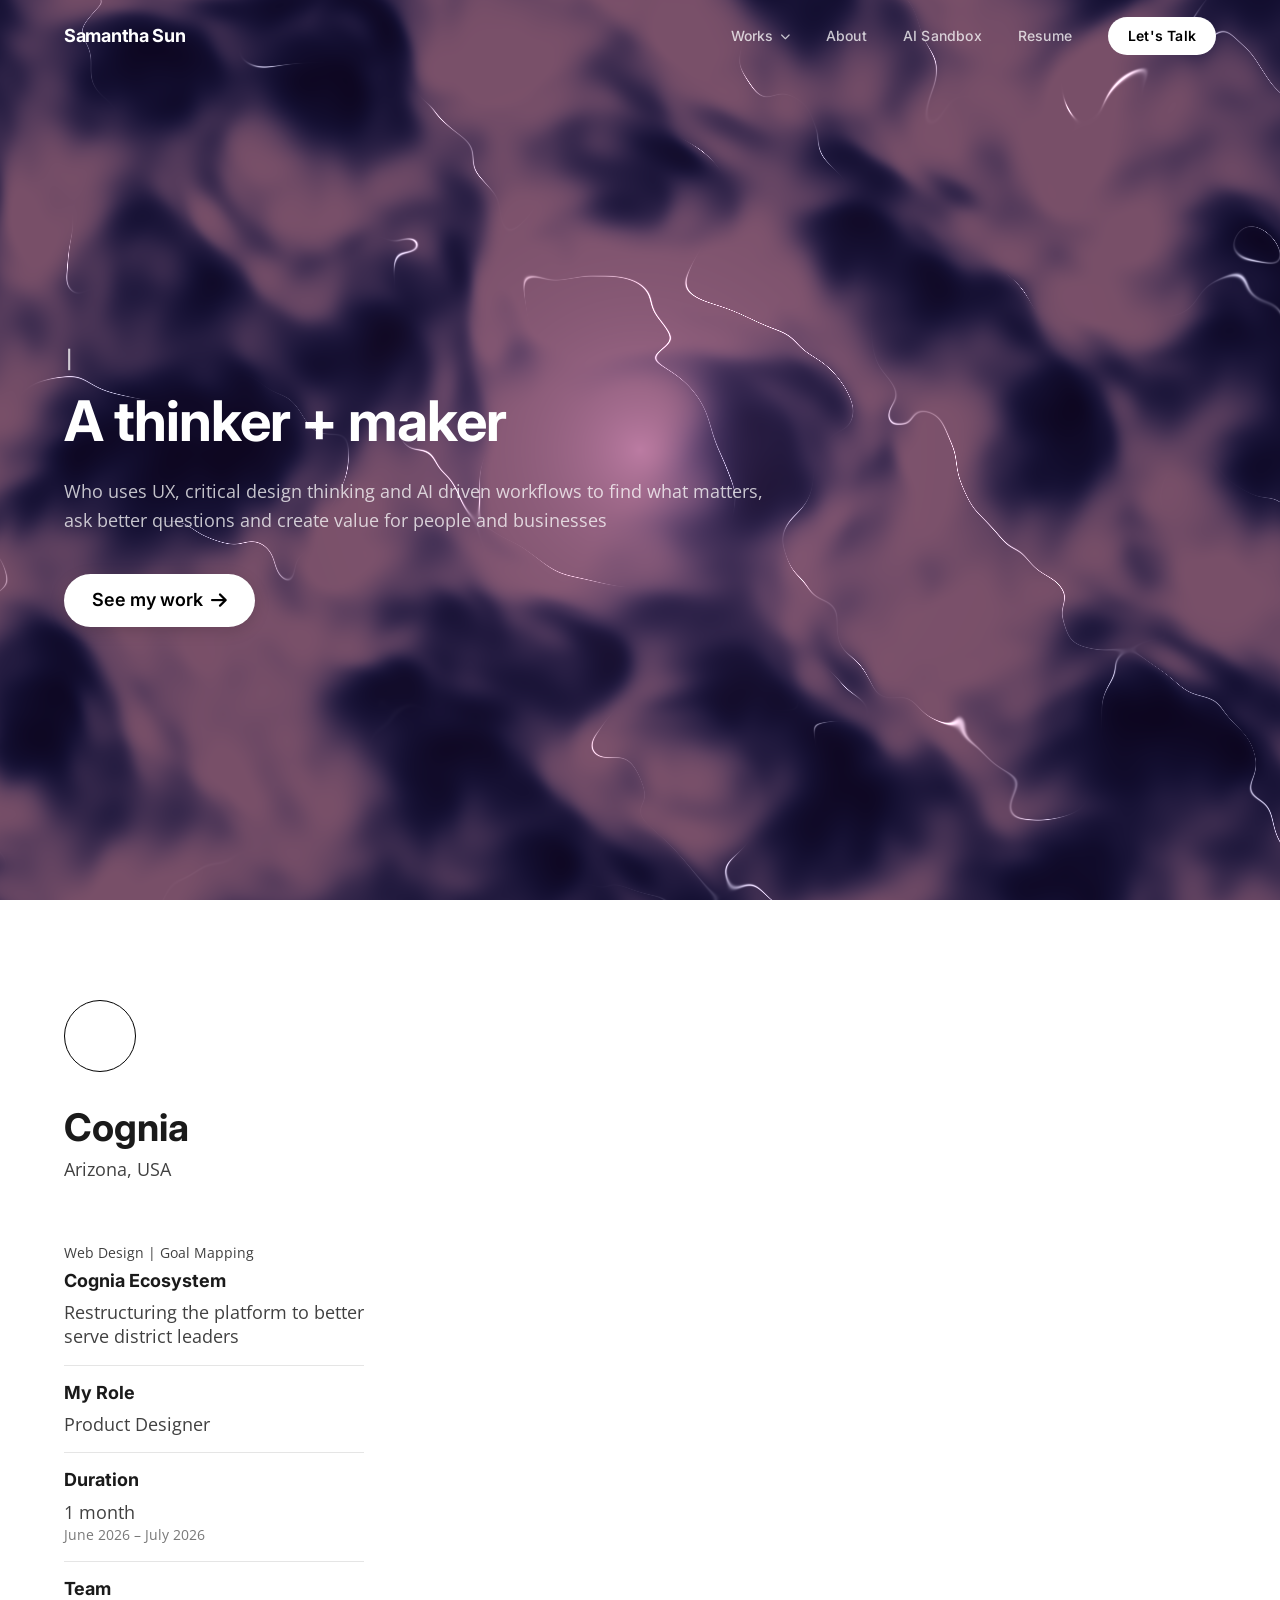
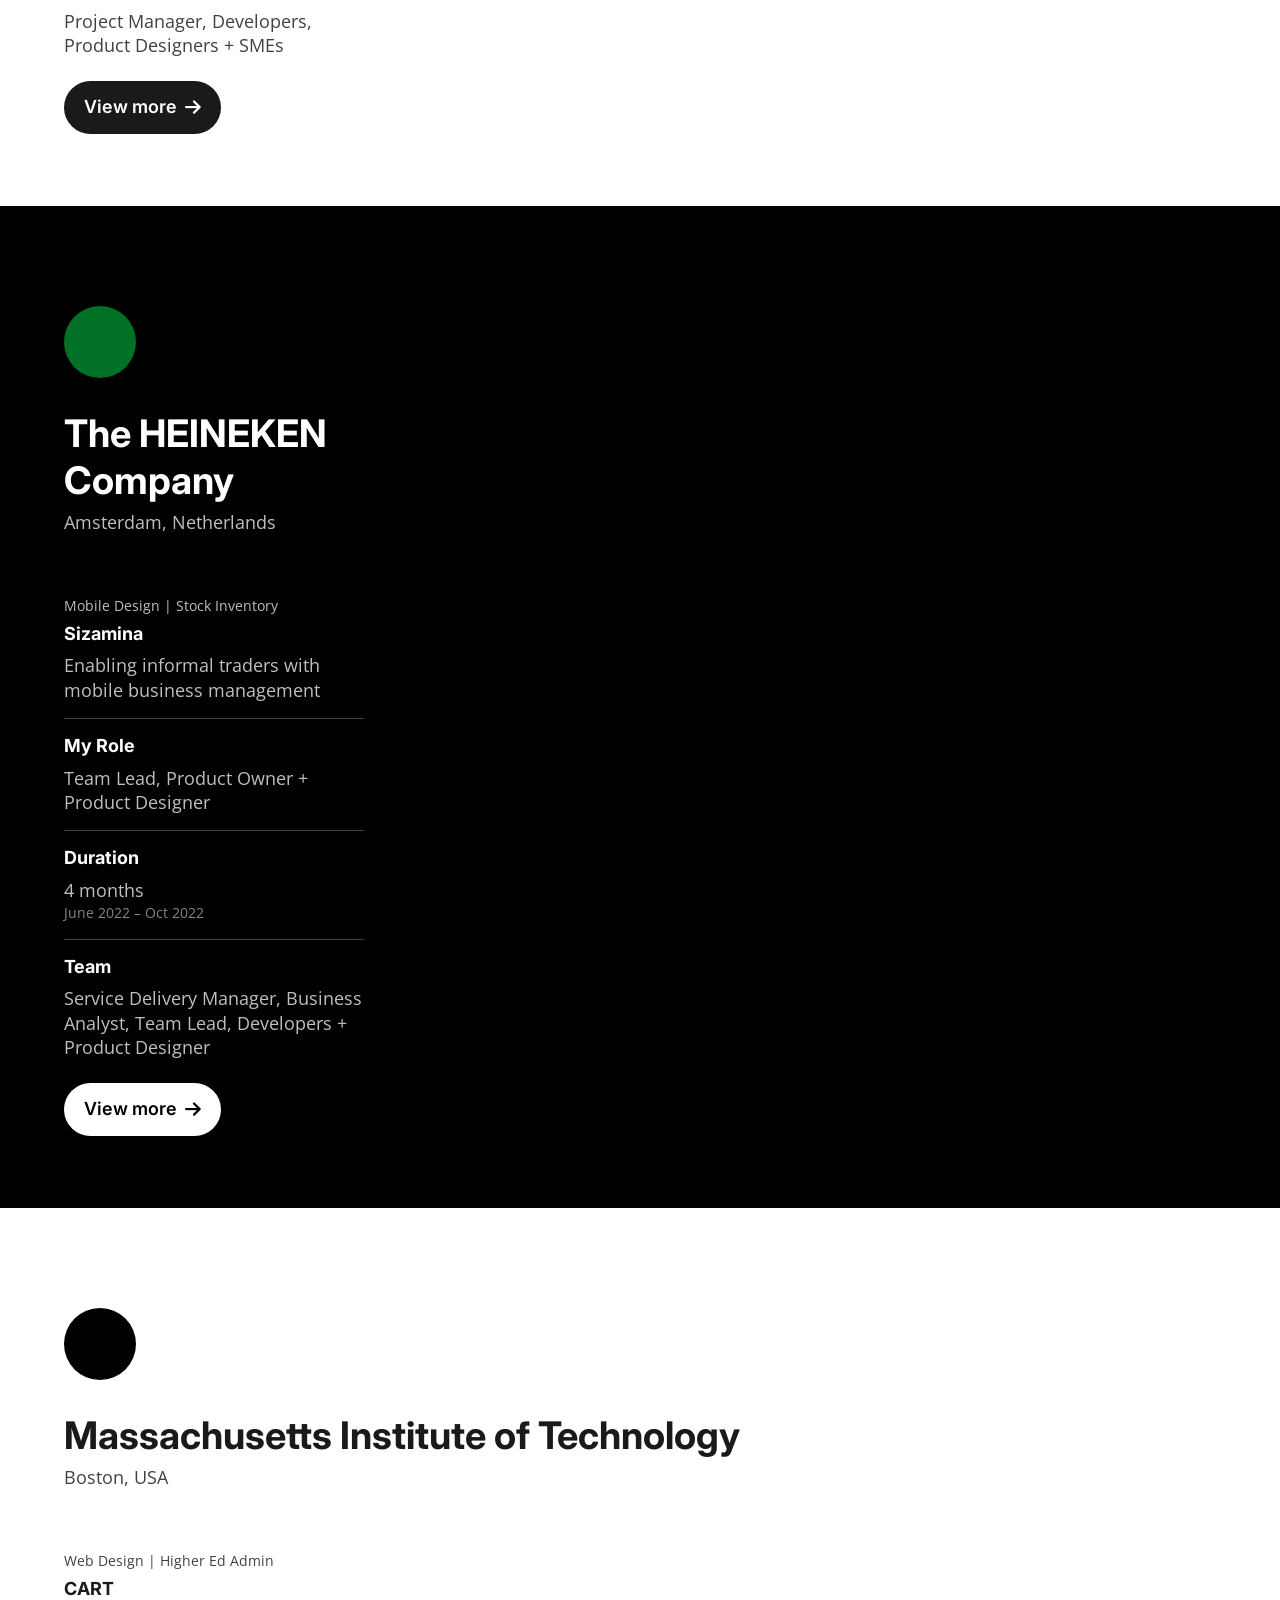
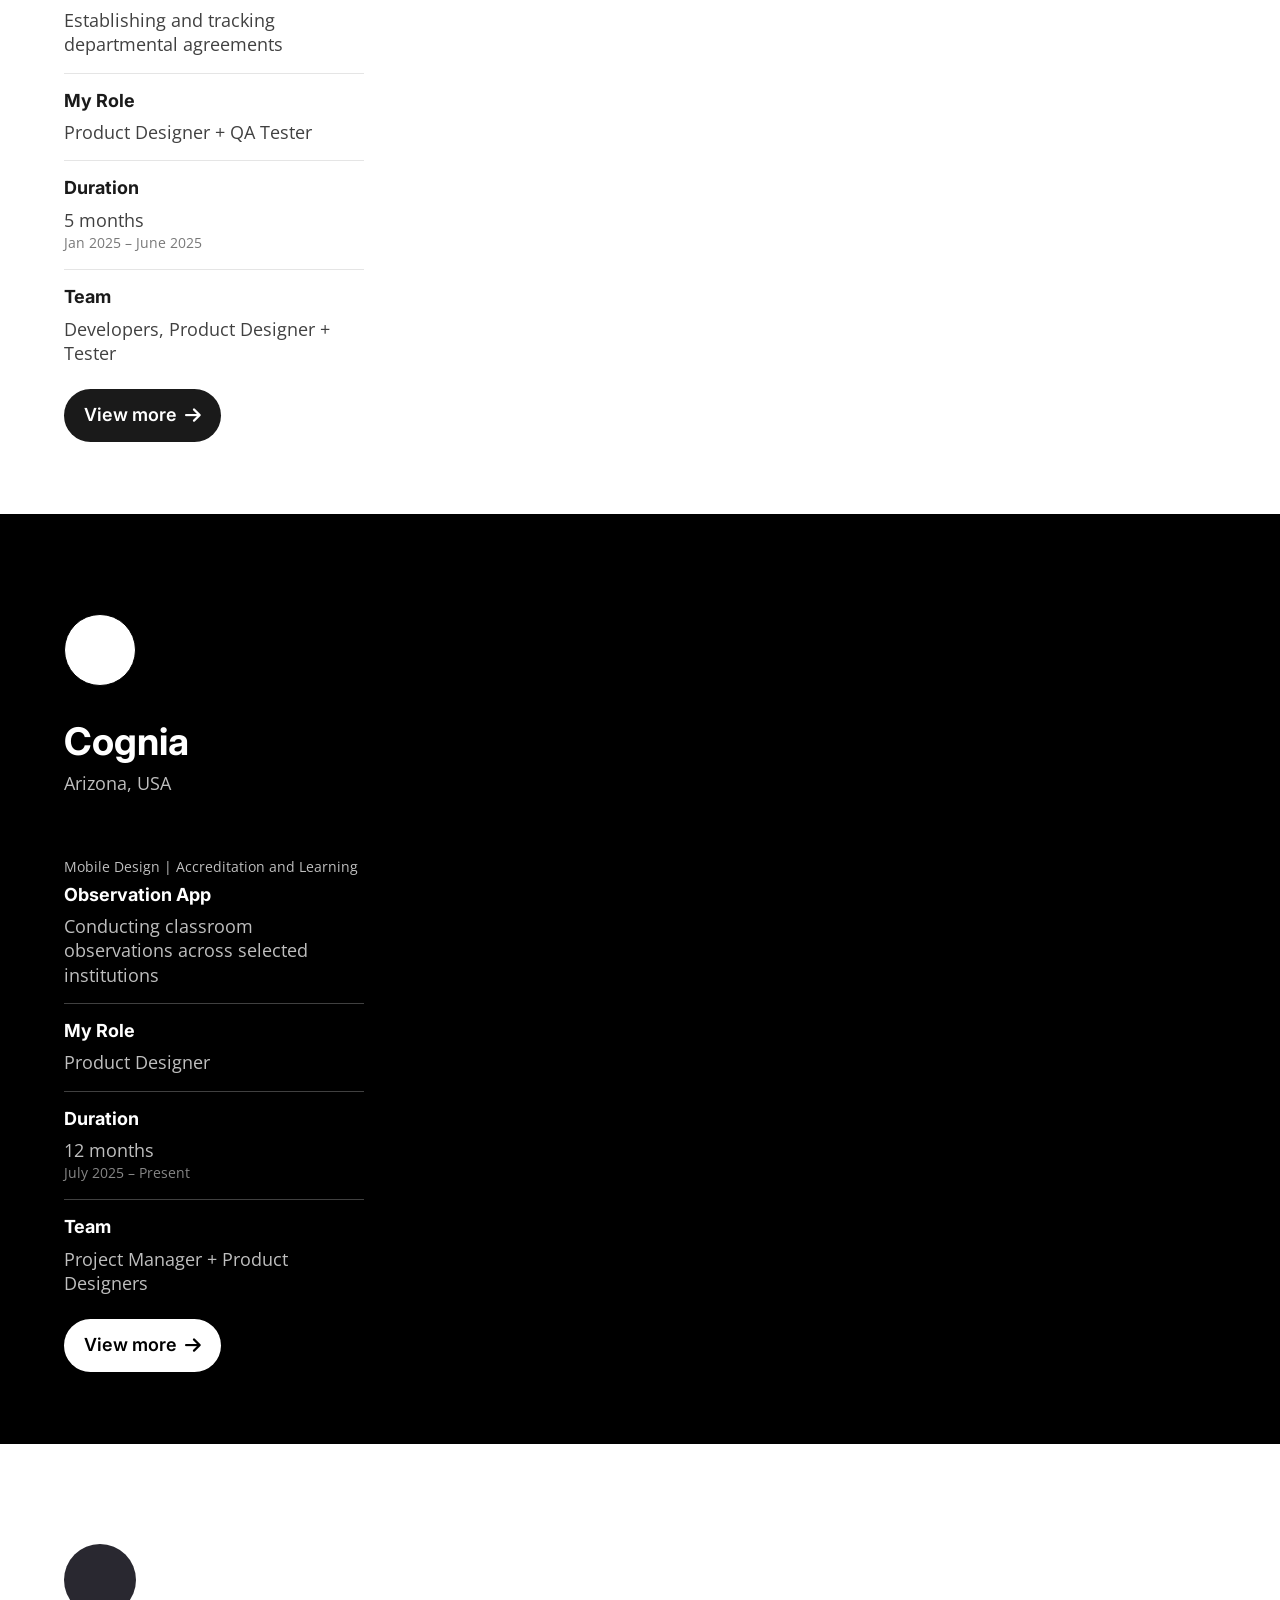
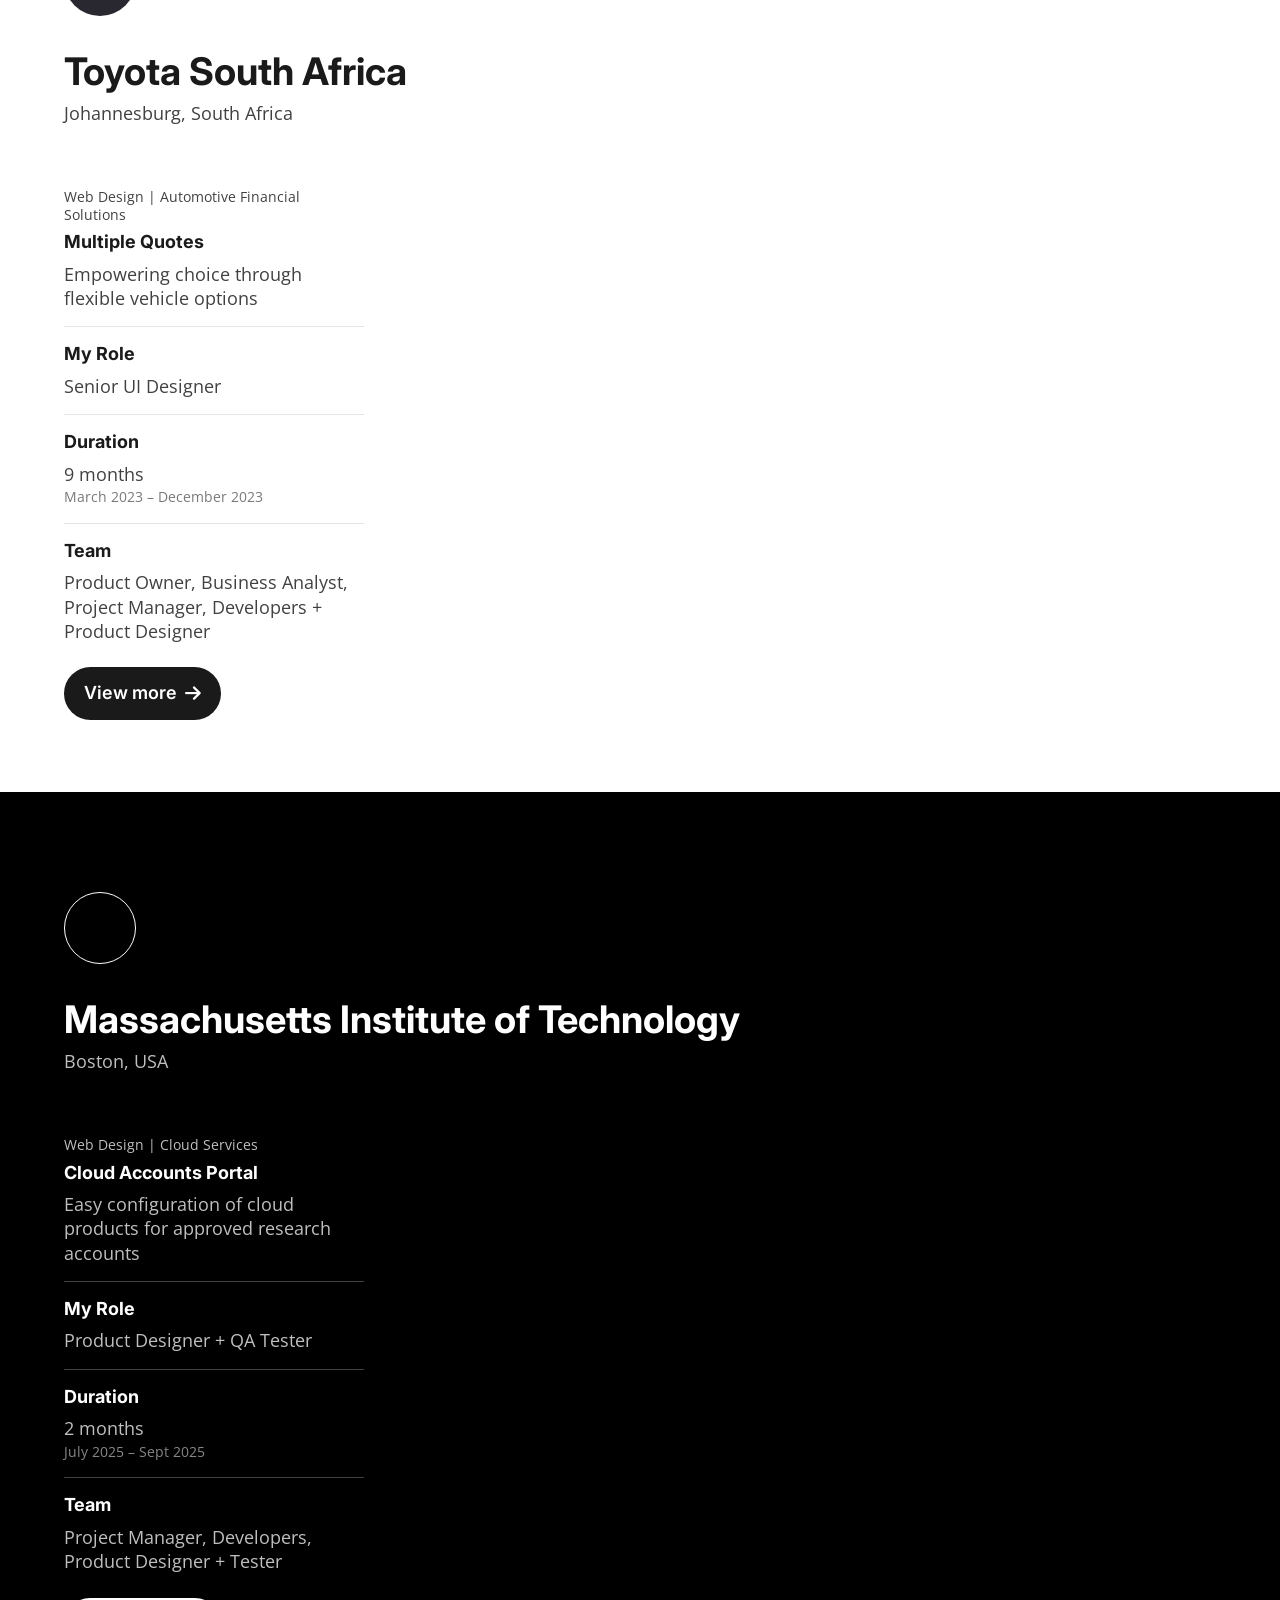
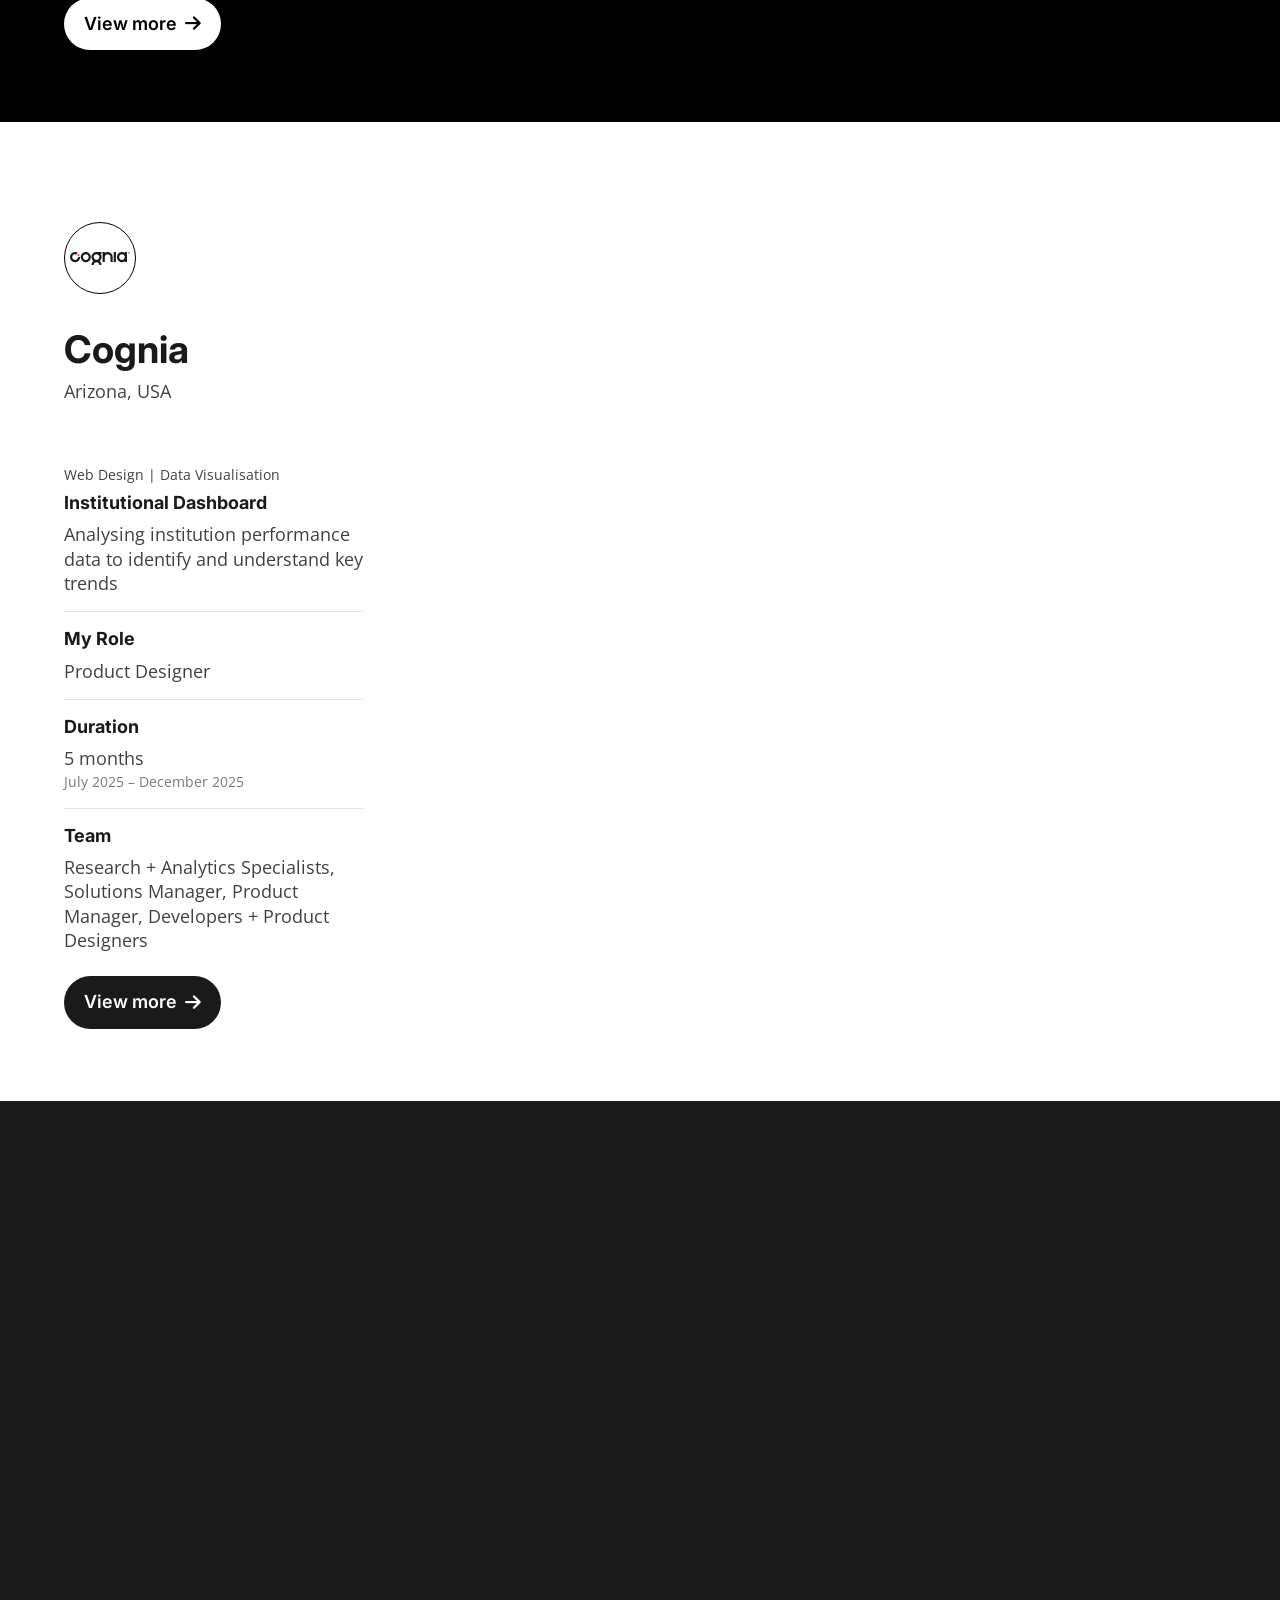
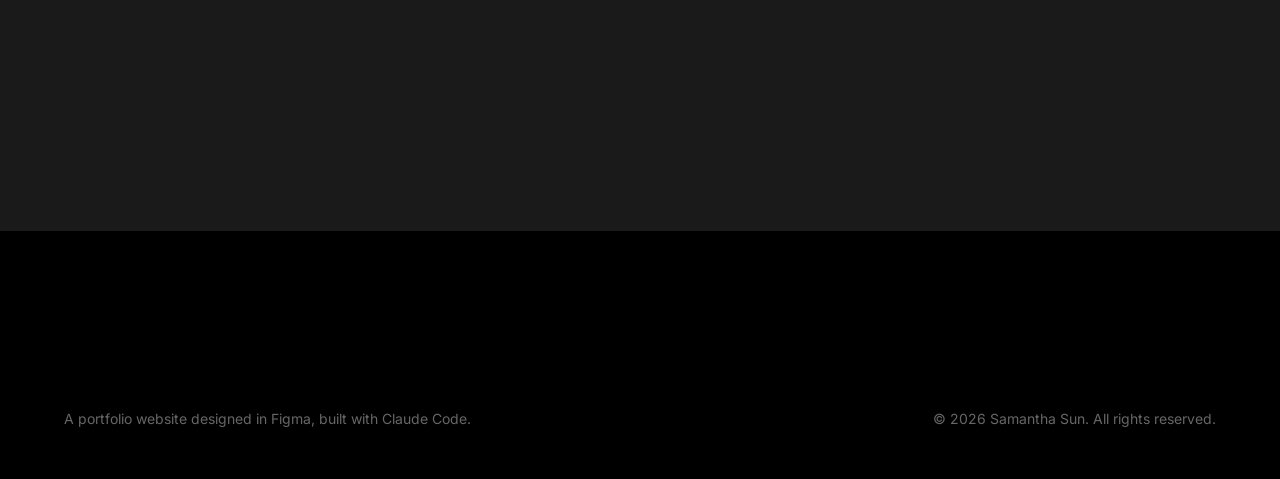
==== index.html @ aa9af025 "Updated resume" ====
<!DOCTYPE html>
<html lang="en">
<head>
  <meta charset="UTF-8" />
  <meta name="viewport" content="width=device-width, initial-scale=1.0" />
  <title>Samantha Sun - Senior Product Designer</title>
  <meta name="description" content="Portfolio of Samantha Sun - Senior Product Designer />

  <!-- Favicon -->
  <link rel="icon" type="image/svg+xml" href="data:image/svg+xml,<svg xmlns='http://www.w3.org/2000/svg' viewBox='0 0 32 32'><rect width='32' height='32' rx='8' fill='%23f3ecfd'/><text x='50%25' y='54%25' dominant-baseline='middle' text-anchor='middle' font-family='Inter,sans-serif' font-weight='700' font-size='14' fill='%23784F68'>SS</text></svg>" />

  <!-- Fonts -->
  <link rel="preconnect" href="https://fonts.googleapis.com" />
  <link rel="preconnect" href="https://fonts.gstatic.com" crossorigin />
  <link href="https://fonts.googleapis.com/css2?family=Inter:wght@300;400;500;600;700&family=Open+Sans:wght@400;700&display=swap" rel="stylesheet" />

  <!-- Font Awesome -->
  <link rel="stylesheet" href="https://cdnjs.cloudflare.com/ajax/libs/font-awesome/6.5.0/css/all.min.css" />

  <!-- Styles -->
  <link rel="stylesheet" href="styles.css" />
</head>
<body>

  <!-- ═══════════════════════════════════════ -->
  <!-- NAVBAR                                  -->
  <!-- ═══════════════════════════════════════ -->
  <nav class="navbar" role="navigation" aria-label="Main navigation">
    <div class="nav-inner">
      <a href="index.html" class="nav-logo">Samantha Sun</a>

      <div class="nav-links">
        <div class="nav-dropdown">
          <button type="button" class="nav-dropdown-trigger" aria-haspopup="true" aria-expanded="false">
            Works <i class="fa-solid fa-chevron-down nav-dropdown-caret" aria-hidden="true"></i>
          </button>
          <div class="nav-dropdown-menu" role="menu" aria-label="Projects">
            <a href="cognia-ecosystem.html" role="menuitem">Cognia Ecosystem</a>
            <a href="sizamina.html" role="menuitem">Sizamina</a>
            <a href="cart.html" role="menuitem">CART</a>
            <a href="observations.html" role="menuitem">Observation App</a>
            <a href="multiple-quotes.html" role="menuitem">Multiple Quotes</a>
            <a href="cloudaccounts.html" role="menuitem">Cloud Accounts Portal</a>
            <a href="dashboard.html" role="menuitem">Institutional Dashboard</a>
          </div>
        </div>
        <a href="about.html">About</a>
        <a href="ai-sandbox.html">AI Sandbox</a>
        <a href="https://drive.google.com/file/d/1znsbZO9xOyuii1Hx5_uZl7RDN8qZXdeU/view?usp=sharing" target="_blank" rel="noopener noreferrer">Resume</a>
        <a href="#contact" class="nav-cta">Let's Talk</a>
      </div>

      <button class="nav-hamburger" aria-label="Toggle mobile menu" aria-expanded="false">
        <i class="fa-solid fa-bars"></i>
      </button>
    </div>
  </nav>

  <!-- Mobile Menu -->
  <div class="nav-mobile-menu" role="navigation" aria-label="Mobile navigation">
    <div class="nav-mobile-links">
      <div class="nav-mobile-dropdown">
        <button type="button" class="nav-mobile-dropdown-trigger" aria-haspopup="true" aria-expanded="false">
          Works <i class="fa-solid fa-chevron-down nav-dropdown-caret" aria-hidden="true"></i>
        </button>
        <div class="nav-mobile-dropdown-menu">
          <a href="cognia-ecosystem.html">Cognia Ecosystem</a>
          <a href="sizamina.html">Sizamina</a>
          <a href="cart.html">CART</a>
          <a href="observations.html">Observation App</a>
          <a href="multiple-quotes.html">Multiple Quotes</a>
          <a href="cloudaccounts.html">Cloud Accounts Portal</a>
          <a href="dashboard.html">Institutional Dashboard</a>
        </div>
      </div>
      <a href="about.html">About</a>
      <a href="ai-sandbox.html">AI Sandbox</a>
      <a href="https://drive.google.com/file/d/1mDg1BHA5t6NoascwFpNcnAOUySJr8wcJ/view?usp=drive_link" target="_blank" rel="noopener noreferrer">Resume</a>
      <a href="#contact">Let's Talk</a>
    </div>
  </div>

  <main>

    <!-- ═══════════════════════════════════════ -->
    <!-- HERO                                    -->
    <!-- ═══════════════════════════════════════ -->
    <section class="hero" aria-label="Hero">
      <canvas id="hero-liquid-canvas" class="hero-liquid-canvas" aria-hidden="true"></canvas>
      <div class="container">
        <div class="hero-content">
          <p class="hero-typewriter"><span id="typewriter-text"></span><span class="typewriter-cursor">|</span></p>
          <h1 class="hero-heading">A thinker + maker</h1>
          <p class="hero-subtext">
            Who uses UX, critical design thinking and AI driven workflows to find what matters, ask better questions and create value for people and businesses
          </p>
          <div class="hero-cta">
            <a href="#works" class="btn btn-primary">
              See my work
              <i class="fa-solid fa-arrow-right btn-icon"></i>
            </a>
          </div>
        </div>
      </div>
    </section>

    <!-- ═══════════════════════════════════════ -->
    <!-- WORKS                                   -->
    <!-- ═══════════════════════════════════════ -->
    <section id="works" aria-label="Works">

      <!-- ── Cognia Ecosystem ─────────────────── -->
      <div class="project-entry theme-light content-left" aria-label="Cognia Ecosystem project">
        <div class="project-entry-inner">
          <div class="project-entry-image screenshot ecosystem-frame">
            <video class="fade-up" src="assets/ecosystem/ecosystem_video_main.mov" autoplay loop muted playsinline></video>
          </div>
          <div class="project-entry-content fade-up">
            <div class="project-entry-org-block">
              <div class="project-entry-logo logo-cognia">
                <img class="fade-up" src="assets/logos/Cognia_logo.svg" alt="Cognia logo" />
              </div>
              <div class="project-entry-org-text">
                <p class="project-entry-org-name">Cognia</p>
                <p class="project-entry-org-city">Arizona, USA</p>
              </div>
            </div>
            <div class="project-entry-details">
              <div class="project-entry-detail has-border">
                <p class="project-entry-categories">Web Design  |  Goal Mapping</p>
                <p class="project-entry-title">Cognia Ecosystem</p>
                <p class="project-entry-desc">Restructuring the platform to better serve district leaders</p>
              </div>
              <div class="project-entry-detail has-border">
                <p class="project-entry-label">My Role</p>
                <p class="project-entry-value">Product Designer</p>
              </div>
              <div class="project-entry-detail has-border">
                <p class="project-entry-label">Duration</p>
                <p class="project-entry-value"><span class="duration-months">1 month</span><span class="duration-range">June 2026 – July 2026</span></p>
              </div>
              <div class="project-entry-detail">
                <p class="project-entry-label">Team</p>
                <p class="project-entry-value">Project Manager, Developers, Product Designers + SMEs</p>
              </div>
              <a href="cognia-ecosystem.html" class="btn btn-dark project-entry-cta">
                View more <i class="fa-solid fa-arrow-right btn-icon"></i>
              </a>
            </div>
          </div>
        </div>
      </div>

      <!-- ── Sizamina ──────────────────────────── -->
      <div class="project-entry theme-dark content-left" aria-label="Sizamina project">
        <div class="project-entry-inner">
          <div class="project-entry-content fade-up">
            <div class="project-entry-org-block">
              <div class="project-entry-logo logo-green">
                <img class="fade-up" src="assets/logos/Heineken_logo.png" alt="Heineken logo" />
              </div>
              <div class="project-entry-org-text">
                <p class="project-entry-org-name">The HEINEKEN<br>Company</p>
                <p class="project-entry-org-city">Amsterdam, Netherlands</p>
              </div>
            </div>
            <div class="project-entry-details">
              <div class="project-entry-detail has-border">
                <p class="project-entry-categories">Mobile Design  |  Stock Inventory</p>
                <p class="project-entry-title">Sizamina</p>
                <p class="project-entry-desc">Enabling informal traders with mobile business management</p>
              </div>
              <div class="project-entry-detail has-border">
                <p class="project-entry-label">My Role</p>
                <p class="project-entry-value">Team Lead, Product Owner + Product Designer</p>
              </div>
              <div class="project-entry-detail has-border">
                <p class="project-entry-label">Duration</p>
                <p class="project-entry-value"><span class="duration-months">4 months</span><span class="duration-range">June 2022 – Oct 2022</span></p>
              </div>
              <div class="project-entry-detail">
                <p class="project-entry-label">Team</p>
                <p class="project-entry-value">Service Delivery Manager, Business Analyst, Team Lead, Developers + Product Designer</p>
              </div>
              <a href="sizamina.html" class="btn btn-primary project-entry-cta">
                View more <i class="fa-solid fa-arrow-right btn-icon"></i>
              </a>
            </div>
          </div>
          <div class="project-entry-image mockup sizamina-frame">
            <img class="fade-up" src="assets/sizamina/Sizamina.png" alt="Sizamina mobile app" />
          </div>
        </div>
      </div>

      <!-- ── CART ──────────────────────────────── -->
      <div class="project-entry theme-light content-left" aria-label="CART project">
        <div class="project-entry-inner">
            <div class="project-entry-image screenshot cart-frame">
              <video class="fade-up cart-video" src="assets/cart/cart_video.mov" autoplay loop muted playsinline></video>
            </div>
            <div class="project-entry-content fade-up">
              <div class="project-entry-org-block">
                <div class="project-entry-logo logo-black logo-mit">
                  <img class="fade-up" src="assets/logos/MIT_logo.svg" alt="MIT logo" />
                </div>
                <div class="project-entry-org-text">
                  <p class="project-entry-org-name">Massachusetts Institute of Technology</p>
                  <p class="project-entry-org-city">Boston, USA</p>
                </div>
              </div>
              <div class="project-entry-details">
                <div class="project-entry-detail has-border">
                  <p class="project-entry-categories">Web Design  |  Higher Ed Admin</p>
                  <p class="project-entry-title">CART</p>
                  <p class="project-entry-desc">Establishing and tracking departmental agreements</p>
                </div>
                <div class="project-entry-detail has-border">
                  <p class="project-entry-label">My Role</p>
                  <p class="project-entry-value">Product Designer + QA Tester</p>
                </div>
                <div class="project-entry-detail has-border">
                  <p class="project-entry-label">Duration</p>
                  <p class="project-entry-value"><span class="duration-months">5 months</span><span class="duration-range">Jan 2025 – June 2025</span></p>
                </div>
                <div class="project-entry-detail">
                  <p class="project-entry-label">Team</p>
                  <p class="project-entry-value">Developers, Product Designer + Tester</p>
                </div>
                <a href="cart.html" class="btn btn-dark project-entry-cta">
                  View more <i class="fa-solid fa-arrow-right btn-icon"></i>
                </a>
              </div>
            </div>
          </div>
      </div>

      <!-- ── Observation App ───────────────────── -->
      <div class="project-entry theme-dark content-left" aria-label="Observation App project">
        <div class="project-entry-inner">
          <div class="project-entry-image mockup observations-frame">
            <video class="fade-up" src="assets/observations/observations.mov" autoplay loop muted playsinline></video>
          </div>
          <div class="project-entry-content fade-up">
            <div class="project-entry-org-block">
              <div class="project-entry-logo logo-cognia">
                <img class="fade-up" src="assets/logos/Cognia_logo.svg" alt="Cognia logo" />
              </div>
              <div class="project-entry-org-text">
                <p class="project-entry-org-name">Cognia</p>
                <p class="project-entry-org-city">Arizona, USA</p>
              </div>
            </div>
            <div class="project-entry-details">
              <div class="project-entry-detail has-border">
                <p class="project-entry-categories">Mobile Design  |  Accreditation and Learning</p>
                <p class="project-entry-title">Observation App</p>
                <p class="project-entry-desc">Conducting classroom observations across selected institutions</p>
              </div>
              <div class="project-entry-detail has-border">
                <p class="project-entry-label">My Role</p>
                <p class="project-entry-value">Product Designer</p>
              </div>
              <div class="project-entry-detail has-border">
                <p class="project-entry-label">Duration</p>
                <p class="project-entry-value"><span class="duration-months">12 months</span><span class="duration-range">July 2025 – Present</span></p>
              </div>
              <div class="project-entry-detail">
                <p class="project-entry-label">Team</p>
                <p class="project-entry-value">Project Manager + Product Designers</p>
              </div>
              <a href="observations.html" class="btn btn-primary project-entry-cta">
                View more <i class="fa-solid fa-arrow-right btn-icon"></i>
              </a>
            </div>
          </div>
        </div>
      </div>

      <!-- ── Multiple Quotes ──────────────────── -->
      <div class="project-entry theme-light content-left" aria-label="Multiple Quotes project">
        <div class="project-entry-inner">
          <div class="project-entry-content fade-up">
            <div class="project-entry-org-block">
              <div class="project-entry-logo logo-white logo-toyota">
                <img class="fade-up" src="assets/logos/Toyota_black_logo.jpg" alt="Toyota logo" />
              </div>
              <div class="project-entry-org-text">
                <p class="project-entry-org-name">Toyota South Africa</p>
                <p class="project-entry-org-city">Johannesburg, South Africa</p>
              </div>
            </div>
            <div class="project-entry-details">
              <div class="project-entry-detail has-border">
                <p class="project-entry-categories">Web Design  |  Automotive Financial Solutions</p>
                <p class="project-entry-title">Multiple Quotes</p>
                <p class="project-entry-desc">Empowering choice through flexible vehicle options</p>
              </div>
              <div class="project-entry-detail has-border">
                <p class="project-entry-label">My Role</p>
                <p class="project-entry-value">Senior UI Designer</p>
              </div>
              <div class="project-entry-detail has-border">
                <p class="project-entry-label">Duration</p>
                <p class="project-entry-value"><span class="duration-months">9 months</span><span class="duration-range">March 2023 – December 2023</span></p>
              </div>
              <div class="project-entry-detail">
                <p class="project-entry-label">Team</p>
                <p class="project-entry-value">Product Owner, Business Analyst, Project Manager, Developers + Product Designer</p>
              </div>
              <a href="multiple-quotes.html" class="btn btn-dark project-entry-cta">
                View more <i class="fa-solid fa-arrow-right btn-icon"></i>
              </a>
            </div>
          </div>
          <div class="project-entry-image screenshot quotes-frame">
            <video class="fade-up quotes-video" src="assets/multiple_quotes/multiple_quotes.mov" autoplay loop muted playsinline></video>
          </div>
        </div>
      </div>

      <!-- ── Featured: Cloud Accounts Portal ── -->
      <div class="project-featured">
        <div class="project-featured-inner">

          <div class="project-featured-content fade-up">
            <div class="project-featured-org-block">
              <div class="project-featured-logo-circle">
                <img class="fade-up" src="assets/logos/MIT_logo.svg" alt="MIT logo" />
              </div>
              <div class="project-featured-org-text">
                <p class="project-featured-org-name">Massachusetts Institute of Technology</p>
                <p class="project-featured-org-city">Boston, USA</p>
              </div>
            </div>
            <div class="project-featured-details">
              <div class="project-featured-detail has-border">
                <p class="project-featured-categories">Web Design  |  Cloud Services</p>
                <p class="project-featured-title">Cloud Accounts Portal</p>
                <p class="project-featured-desc">Easy configuration of cloud products for approved research accounts</p>
              </div>
              <div class="project-featured-detail has-border">
                <p class="project-featured-label">My Role</p>
                <p class="project-featured-value">Product Designer + QA Tester</p>
              </div>
              <div class="project-featured-detail has-border">
                <p class="project-featured-label">Duration</p>
                <p class="project-featured-value"><span class="duration-months">2 months</span><span class="duration-range">July 2025 – Sept 2025</span></p>
              </div>
              <div class="project-featured-detail">
                <p class="project-featured-label">Team</p>
                <p class="project-featured-value">Project Manager, Developers, Product Designer + Tester</p>
              </div>
              <a href="cloudaccounts.html" class="btn btn-primary project-featured-cta">
                View more <i class="fa-solid fa-arrow-right btn-icon"></i>
              </a>
            </div>
          </div>

          <div class="project-featured-image">
            <img class="fade-up" src="assets/cloud_accounts/top_main_page.png" alt="Cloud Accounts Portal interface on laptop" />
          </div>

        </div>
      </div>

      <!-- ── Institutional Dashboard ───────────── -->
      <div class="project-entry theme-light content-left" aria-label="Institutional Dashboard project">
        <div class="project-entry-inner">
          <div class="project-entry-content fade-up">
            <div class="project-entry-org-block">
              <div class="project-entry-logo logo-cognia">
                <img class="fade-up" src="assets/logos/Cognia_logo.svg" alt="Cognia logo" />
              </div>
              <div class="project-entry-org-text">
                <p class="project-entry-org-name">Cognia</p>
                <p class="project-entry-org-city">Arizona, USA</p>
              </div>
            </div>
            <div class="project-entry-details">
              <div class="project-entry-detail has-border">
                <p class="project-entry-categories">Web Design  |  Data Visualisation</p>
                <p class="project-entry-title">Institutional Dashboard</p>
                <p class="project-entry-desc">Analysing institution performance data to identify and understand key trends</p>
              </div>
              <div class="project-entry-detail has-border">
                <p class="project-entry-label">My Role</p>
                <p class="project-entry-value">Product Designer</p>
              </div>
              <div class="project-entry-detail has-border">
                <p class="project-entry-label">Duration</p>
                <p class="project-entry-value"><span class="duration-months">5 months</span><span class="duration-range">July 2025 – December 2025</span></p>
              </div>
              <div class="project-entry-detail">
                <p class="project-entry-label">Team</p>
                <p class="project-entry-value">Research + Analytics Specialists, Solutions Manager, Product Manager, Developers + Product Designers</p>
              </div>
              <a href="dashboard.html" class="btn btn-dark project-entry-cta">
                View more <i class="fa-solid fa-arrow-right btn-icon"></i>
              </a>
            </div>
          </div>
          <div class="project-entry-image screenshot dashboard-frame">
            <video class="fade-up dashboard-video" src="assets/data_dashboard/data_dashboard.mov" autoplay loop muted playsinline></video>
          </div>
        </div>
      </div>
    </section>

    <!-- ═══════════════════════════════════════ -->
    <!-- ARCHITECTURE                            -->
    <!-- ═══════════════════════════════════════ -->
    <section class="section architecture-section" aria-label="Architecture work">
      <div class="container">
        <div class="architecture-header fade-up">
          <h2 class="section-heading">Architecture</h2>
          <p class="section-subtext" style="color: var(--clr-text-muted-white); margin-top: 16px;">
            As an architect, I contributed to a variety of projects, spanning from commercial and hospitality skyscrapers to innovative educational buildings. Through these experiences, I accumulated a comprehensive understanding not just in design but also in project management, engineering and urban development.
          </p>
        </div>

        <div class="carousel-wrapper fade-up stagger-2">
          <div class="carousel-track" role="list" aria-label="Architecture portfolio carousel">

            <div class="carousel-item" role="listitem">
              <img src="assets/architecture/3d_render.png" alt="3D Rendering architectural work" class="carousel-item-image grow-in" />
            </div>

            <div class="carousel-item" role="listitem">
              <img src="assets/architecture/Boys_prep.png" alt="Boys' Prep Classrooms at Saint Stithians" class="carousel-item-image grow-in" />
            </div>

            <div class="carousel-item" role="listitem">
              <img src="assets/architecture/Boys_pavilion.png" alt="Boys' Sports Pavilion at Saint Stithians" class="carousel-item-image grow-in" />
            </div>

            <div class="carousel-item" role="listitem">
              <img src="assets/architecture/Chateau.png" alt="Château de Villers-Cotterêts in Aisne" class="carousel-item-image grow-in" />
            </div>

            <div class="carousel-item" role="listitem">
              <img src="assets/architecture/Deloitte.png" alt="Deloitte offices at Mutual Place, Sandton" class="carousel-item-image grow-in" />
            </div>

            <div class="carousel-item" role="listitem">
              <img src="assets/architecture/Mias.png" alt="Mia's Gatehouse in Waterfall City" class="carousel-item-image grow-in" />
            </div>

            <div class="carousel-item" role="listitem">
              <img src="assets/architecture/Novotel.png" alt="Novotel and Ibis Hotel at Mutual Place, Sandton" class="carousel-item-image grow-in" />
            </div>

            <div class="carousel-item" role="listitem">
              <img src="assets/architecture/Old_mutual.png" alt="Old Mutual building at Mutual Place, Sandton" class="carousel-item-image grow-in" />
            </div>

            <div class="carousel-item" role="listitem">
              <img src="assets/architecture/Pop_up.png" alt="Pop-up lift and staircase at Mutual Place, Sandton" class="carousel-item-image grow-in" />
            </div>

            <div class="carousel-item" role="listitem">
              <img src="assets/architecture/Portion_6.png" alt="Portion 6 development at Mutual Place, Sandton" class="carousel-item-image grow-in" />
            </div>

            <div class="carousel-item" role="listitem">
              <img src="assets/architecture/Elevation.png" alt="Rivonia Elevation at Mutual Place, Sandton" class="carousel-item-image grow-in" />
            </div>

            <div class="carousel-item" role="listitem">
              <img src="assets/architecture/Rosebank.png" alt="Rosebank Offices on Tyrwhitt Avenue" class="carousel-item-image grow-in" />
            </div>

            <div class="carousel-item" role="listitem">
              <img src="assets/architecture/Rustenburg.png" alt="Rustenburg Mall in Rustenburg" class="carousel-item-image grow-in" />
            </div>

            <div class="carousel-item" role="listitem">
              <img src="assets/architecture/Terminus.png" alt="The Terminus at Mutual Place, Sandton" class="carousel-item-image grow-in" />
            </div>

          </div><!-- /carousel-track -->

          <div class="carousel-controls">
            <button class="carousel-btn carousel-btn-prev" aria-label="Previous items">
              <i class="fa-solid fa-arrow-left"></i>
            </button>
            <button class="carousel-btn carousel-btn-next" aria-label="Next items">
              <i class="fa-solid fa-arrow-right"></i>
            </button>
          </div>
        </div><!-- /carousel-wrapper -->
      </div><!-- /container -->
    </section>

  </main>

  <!-- ═══════════════════════════════════════ -->
  <!-- FOOTER                                  -->
  <!-- ═══════════════════════════════════════ -->
  <footer id="contact" class="site-footer" aria-label="Contact and footer">
    <div class="footer-inner">
      <div class="footer-top-row">
        <h2 class="footer-heading fade-up">Let's talk!</h2>
        <div class="footer-contact fade-up stagger-1">
          <div class="footer-contact-row">
            <div class="footer-email-copy-wrap">
              <button type="button" class="footer-email-copy" aria-label="Copy email address" data-email="samantha.sun89@gmail.com">
                <i class="fa-solid fa-envelope"></i>
                <span>Email</span>
              </button>
              <span class="footer-email-tooltip" role="status" aria-live="polite">Copied!</span>
            </div>
          </div>
          <div class="footer-social">
            <a href="https://www.instagram.com/samw.ise_/" class="footer-social-link" aria-label="Instagram" target="_blank" rel="noopener noreferrer">
              <img src="assets/icons/instagram.svg" alt="" class="footer-social-icon" />
            </a>
            <a href="https://www.linkedin.com/in/samantha-sun-a6a9158a/" class="footer-social-link" aria-label="LinkedIn" target="_blank" rel="noopener noreferrer">
              <img src="assets/icons/linkedin.svg" alt="" class="footer-social-icon" />
            </a>
          </div>
        </div>
      </div>
      <div class="footer-legal">
        <p class="footer-copyright">A portfolio website designed in Figma, built with Claude Code.</p>
        <p class="footer-copyright">© 2026 Samantha Sun. All rights reserved.</p>
      </div>
    </div>
  </footer>

  <script>
    (function () {
      const canvas = document.getElementById('hero-liquid-canvas');
      const heroEl = document.querySelector('.hero');
      const gl = canvas && canvas.getContext('webgl');

      if (!gl) {
        if (canvas) console.warn('WebGL not supported; hero background falls back to solid colour.');
        return;
      }

      const vsSource = `
        attribute vec2 position;
        void main() {
          gl_Position = vec4(position, 0.0, 1.0);
        }
      `;

      const fsSource = `
        precision highp float;
        uniform vec2 u_resolution;
        uniform float u_time;
        uniform vec2 u_mouse;

        vec3 mod289(vec3 x) { return x - floor(x * (1.0 / 289.0)) * 289.0; }
        vec2 mod289(vec2 x) { return x - floor(x * (1.0 / 289.0)) * 289.0; }
        vec3 permute(vec3 x) { return mod289(((x*34.0)+1.0)*x); }

        float snoise(vec2 v) {
          const vec4 C = vec4(0.211324865405187, 0.366025403784439, -0.577350269189626, 0.024390243902439);
          vec2 i  = floor(v + dot(v, C.yy) );
          vec2 x0 = v -   i + dot(i, C.xx);
          vec2 i1;
          i1 = (x0.x > x0.y) ? vec2(1.0, 0.0) : vec2(0.0, 1.0);
          vec4 x12 = x0.xyxy + C.xxzz;
          x12.xy -= i1;
          i = mod289(i);
          vec3 p = permute( permute( i.y + vec3(0.0, i1.y, 1.0) ) + i.x + vec3(0.0, i1.x, 1.0) );
          vec3 m = max(0.5 - vec3(dot(x0,x0), dot(x12.xy,x12.xy), dot(x12.zw,x12.zw)), 0.0);
          m = m*m ;
          m = m*m ;
          vec3 x = 2.0 * fract(p * C.www) - 1.0;
          vec3 h = abs(x) - 0.5;
          vec3 ox = floor(x + 0.5);
          vec3 a0 = x - ox;
          m *= 1.79284291400159 - 0.85373472095314 * ( a0*a0 + h*h );
          vec3 g;
          g.x  = a0.x  * x0.x  + h.x  * x0.y;
          g.yz = a0.yz * x12.xz + h.yz * x12.yw;
          return 130.0 * dot(m, g);
        }

        void main() {
          vec2 uv = gl_FragCoord.xy / u_resolution.xy;
          vec2 p = -1.0 + 2.0 * uv;
          p.x *= u_resolution.x / u_resolution.y;

          float t = u_time * 0.3;

          // Pull the fluid's sampling coordinates toward the cursor, with a
          // soft radial falloff so the effect fades out away from the mouse.
          vec2 toMouse = p - u_mouse;
          float mouseDist = length(toMouse);
          float mouseInfluence = exp(-mouseDist * 4.5);
          vec2 uvNoise = (p - toMouse * mouseInfluence * 0.8) * 1.4;

          float n1 = snoise(uvNoise + vec2(t * 0.5, t * 0.3));
          float n2 = snoise(uvNoise * 2.0 - vec2(t * 0.2, -t * 0.4) + n1 * 0.5);
          float n3 = snoise(uvNoise * 4.0 + vec2(t, t) + n2 * 0.2);

          float finalNoise = n1 * 0.6 + n2 * 0.3 + n3 * 0.1;
          finalNoise += mouseInfluence * 0.5;

          float e = 0.01;
          float nx = snoise(uvNoise + vec2(e, 0.0) + vec2(t * 0.5)) - finalNoise;
          float ny = snoise(uvNoise + vec2(0.0, e) + vec2(t * 0.5)) - finalNoise;
          vec3 normal = normalize(vec3(nx, ny, e * 4.0));

          vec3 lightDir = normalize(vec3(0.5, 0.5, 1.5));
          vec3 viewDir = vec3(0.0, 0.0, 1.0);

          vec3 halfDir = normalize(lightDir + viewDir);
          float spec = pow(max(dot(normal, halfDir), 0.0), 32.0);

          vec3 purple = vec3(0.105882, 0.105882, 0.282353);
          vec3 pink = vec3(0.470588, 0.309804, 0.407843);
          vec3 darkBase = vec3(0.04, 0.01, 0.1);

          vec3 fluidColor = mix(purple, pink, smoothstep(-0.5, 0.5, finalNoise));
          fluidColor = mix(darkBase, fluidColor, smoothstep(-1.0, 0.2, finalNoise));

          vec3 glassColor = fluidColor + vec3(spec * 0.7);
          glassColor += pink * 1.6 * mouseInfluence * 0.35;

          gl_FragColor = vec4(glassColor, 1.0);
        }
      `;

      function createShader(gl, type, source) {
        const shader = gl.createShader(type);
        gl.shaderSource(shader, source);
        gl.compileShader(shader);
        if (!gl.getShaderParameter(shader, gl.COMPILE_STATUS)) {
          console.error(gl.getShaderInfoLog(shader));
          gl.deleteShader(shader);
          return null;
        }
        return shader;
      }

      const vertexShader = createShader(gl, gl.VERTEX_SHADER, vsSource);
      const fragmentShader = createShader(gl, gl.FRAGMENT_SHADER, fsSource);

      const program = gl.createProgram();
      gl.attachShader(program, vertexShader);
      gl.attachShader(program, fragmentShader);
      gl.linkProgram(program);

      if (!gl.getProgramParameter(program, gl.LINK_STATUS)) {
        console.error('Shader linking failed');
      }

      gl.useProgram(program);

      const positionBuffer = gl.createBuffer();
      gl.bindBuffer(gl.ARRAY_BUFFER, positionBuffer);
      gl.bufferData(gl.ARRAY_BUFFER, new Float32Array([
        -1, -1,   1, -1,  -1,  1,
        -1,  1,   1, -1,   1,  1,
      ]), gl.STATIC_DRAW);

      const positionLocation = gl.getAttribLocation(program, 'position');
      gl.enableVertexAttribArray(positionLocation);
      gl.vertexAttribPointer(positionLocation, 2, gl.FLOAT, false, 0, 0);

      const resolutionLocation = gl.getUniformLocation(program, 'u_resolution');
      const timeLocation = gl.getUniformLocation(program, 'u_time');
      const mouseLocation = gl.getUniformLocation(program, 'u_mouse');

      let mouseX = 0.5;
      let mouseY = 0.5;
      let targetMouseX = 0.5;
      let targetMouseY = 0.5;

      function updateMouseFromClient(clientX, clientY) {
        const rect = canvas.getBoundingClientRect();
        targetMouseX = (clientX - rect.left) / rect.width;
        targetMouseY = (clientY - rect.top) / rect.height;
      }
      heroEl.addEventListener('pointermove', (e) => updateMouseFromClient(e.clientX, e.clientY));
      heroEl.addEventListener('pointerleave', () => { targetMouseX = 0.5; targetMouseY = 0.5; });

      function resize() {
        canvas.width = heroEl.clientWidth;
        canvas.height = heroEl.clientHeight;
        gl.viewport(0, 0, canvas.width, canvas.height);
      }
      window.addEventListener('resize', resize);
      resize();

      function render(time) {
        gl.uniform2f(resolutionLocation, canvas.width, canvas.height);
        gl.uniform1f(timeLocation, time * 0.001);

        mouseX += (targetMouseX - mouseX) * 0.08;
        mouseY += (targetMouseY - mouseY) * 0.08;

        const aspect = canvas.width / canvas.height;
        const mouseP = (-1.0 + 2.0 * mouseX) * aspect;
        const mouseQ = -1.0 + 2.0 * (1.0 - mouseY);
        gl.uniform2f(mouseLocation, mouseP, mouseQ);

        gl.drawArrays(gl.TRIANGLES, 0, 6);
        requestAnimationFrame(render);
      }
      requestAnimationFrame(render);
    })();
  </script>

  <script src="script.js"></script>
    <script data-goatcounter="https://samsun.goatcounter.com/count"
            async src="//gc.zgo.at/count.js"></script>
</body>
</html>
---- styles.css ----
/* =============================================
   SAMANTHA SUN PORTFOLIO - styles.css
   ============================================= */

/* ─── Google Fonts ─────────────────────────── */
@import url('https://fonts.googleapis.com/css2?family=Inter:wght@300;400;500;600;700&family=Open+Sans:wght@400;700&display=swap');

/* ─── CSS Reset ─────────────────────────────── */
*, *::before, *::after {
  box-sizing: border-box;
  margin: 0;
  padding: 0;
}

html {
  scroll-behavior: smooth;
  -webkit-text-size-adjust: 100%;
}

body {
  font-family: 'Open Sans', sans-serif;
  font-size: var(--fs-md);
  line-height: 1.6;
  color: #1a1a1a;
  background: #fff;
  overflow-x: hidden;
}

img {
  display: block;
  max-width: 100%;
  height: auto;
}

a {
  text-decoration: none;
  color: inherit;
}

ul, ol {
  list-style: none;
}

button {
  cursor: pointer;
  border: none;
  background: none;
  font-family: inherit;
}

/* ─── CSS Variables ─────────────────────────── */
:root {
  --clr-black:            #000000;
  --clr-dark:             #1a1a1a;
  --clr-white:            #ffffff;
  --clr-green:            #007f28;
  --clr-purple:           #6600de;
  --clr-pink:             #ee3bb1;
  --clr-text-muted-white: rgba(255,255,255,0.75);
  --clr-text-muted-dark:  rgba(0,0,0,0.75);
  --clr-border-dark:      rgba(255,255,255,0.25);
  --clr-border-light:     rgba(0,0,0,0.1);

  --nav-height:       72px;
  --max-width:        1280px;
  --pad-desktop:      64px;
  --pad-mobile:       16px;
  --radius-card:      16px;
  --radius-btn:       100px;
  --shadow-card:      0px 16px 16px 0px rgba(0,0,0,0.05);

  --transition-base:  0.3s ease;
  --transition-slow:  0.6s ease;

  /* Type scale - 3 sizes, site-wide (fs-lg is the sole exception: index-page main hero only) */
  --fs-lg: 56px;
  --fs-md: 18px;
  --fs-sm: 14px;

  /* Fixed heading size - everything except the hero heading */
  --fs-heading: 38px;

  /* Per-project theme colours (default fallback; overridden per project below) */
  --theme-primary:   #784F68;
  --theme-secondary: #f3ecfd;
}

/* ─── Per-Project Colour Themes ─────────────── */
.theme-ecosystem    { --theme-primary: #A8871E; --theme-secondary: #FEF0C4; }
.theme-cloud        { --theme-primary: #0057FF; --theme-secondary: #c8dcff; }
.theme-cart         { --theme-primary: #0057FF; --theme-secondary: #c8dcff; }
.theme-sizamina     { --theme-primary: #B31F2A; --theme-secondary: #FFDBD3; }
.theme-mq           { --theme-primary: #009FDE; --theme-secondary: #E4F8FF; }
.theme-observations { --theme-primary: #1F5C73; --theme-secondary: #DEF5FF; }
.theme-dashboard    { --theme-primary: #96357F; --theme-secondary: #FFE3F9; }

/* ─── Typography Scale ──────────────────────── */
h1, h2, h3, h4, h5, h6 {
  font-family: 'Inter', sans-serif;
  line-height: 1.2;
  font-weight: 700;
}

h1 { font-size: var(--fs-lg); }
h2 { font-size: var(--fs-heading); }
h3 { font-size: var(--fs-md); }
h4 { font-size: var(--fs-md); }

p {
  font-size: var(--fs-md);
  line-height: 1.7;
}

/* ─── Layout Helpers ────────────────────────── */
.container {
  width: 100%;
  max-width: var(--max-width);
  margin: 0 auto;
  padding: 0 var(--pad-desktop);
}

@media (max-width: 799px) {
  .container {
    padding: 0 var(--pad-mobile);
  }
}

/* ─── Buttons ───────────────────────────────── */
.btn {
  display: inline-flex;
  align-items: center;
  gap: 8px;
  padding: 12px 28px;
  border-radius: var(--radius-btn);
  font-family: 'Inter', sans-serif;
  font-size: var(--fs-md);
  font-weight: 600;
  transition: transform 0.2s ease, box-shadow 0.2s ease, background 0.2s ease;
  cursor: pointer;
  border: none;
}

.btn:hover {
  transform: scale(1.02);
}

.btn-primary {
  background: var(--clr-white);
  color: var(--clr-black);
  box-shadow: 0 4px 16px rgba(0,0,0,0.15);
}

.btn-primary:hover {
  box-shadow: 0 8px 24px rgba(0,0,0,0.2);
  background: #ececec;
}

.btn-dark {
  background: var(--clr-dark);
  color: var(--clr-white);
}

.btn-dark:hover {
  background: #333;
}

.btn .btn-icon {
  transition: transform 0.2s ease;
}

.btn:hover .btn-icon {
  transform: translateX(4px);
}

/* ─── Navbar ────────────────────────────────── */
.navbar {
  position: fixed;
  top: 0;
  left: 50%;
  right: auto;
  width: 100%;
  transform: translateX(-50%);
  z-index: 1000;
  height: var(--nav-height);
  background: transparent;
  border-radius: 0;
  backdrop-filter: none;
  -webkit-backdrop-filter: none;
  transition: top 0.45s cubic-bezier(0.4, 0, 0.2, 1),
    width 0.45s cubic-bezier(0.4, 0, 0.2, 1),
    border-radius 0.45s cubic-bezier(0.4, 0, 0.2, 1),
    background 0.45s cubic-bezier(0.4, 0, 0.2, 1),
    backdrop-filter 0.45s cubic-bezier(0.4, 0, 0.2, 1);
  display: flex;
  align-items: center;
}

.navbar.navbar-dark {

  background: #000000;

}

.navbar.scrolled {

  top: 12px;
  width: min(var(--max-width), calc(100% - 32px));
  background: rgba(0,0,0,0.65);
  backdrop-filter: blur(16px);
  -webkit-backdrop-filter: blur(16px);
  border-radius: 999px;

}

.nav-inner {
  display: flex;
  align-items: center;
  justify-content: space-between;
  width: 100%;
  max-width: var(--max-width);
  margin: 0 auto;
  padding: 0 var(--pad-desktop);
}

.nav-logo {
  font-family: 'Inter', sans-serif;
  font-size: var(--fs-md);
  font-weight: 700;
  color: var(--clr-white);
  letter-spacing: -0.3px;
  transition: opacity 0.2s ease;
}

.nav-logo:hover {
  opacity: 0.8;
}

.nav-links {
  display: flex;
  align-items: center;
  gap: 36px;
}

.nav-links a {
  font-family: 'Inter', sans-serif;
  font-size: var(--fs-sm);
  font-weight: 500;
  color: var(--clr-text-muted-white);
  transition: color 0.2s ease;
  letter-spacing: 0.2px;
}

.nav-links a:hover,
.nav-links a.active {
  color: var(--clr-white);
}

.nav-links .nav-cta {
  background: var(--clr-white);
  color: var(--clr-black);
  padding: 8px 20px;
  border-radius: var(--radius-btn);
  font-weight: 600;
  transition: background 0.2s ease, transform 0.2s ease;
}

.nav-links .nav-cta:hover {
  background: #ececec;
  transform: scale(1.02);
  color: var(--clr-black);
}

.nav-dropdown {
  position: relative;
}

.nav-dropdown-trigger {
  display: flex;
  align-items: center;
  gap: 6px;
  background: none;
  border: none;
  padding: 0;
  font-family: 'Inter', sans-serif;
  font-size: var(--fs-sm);
  font-weight: 500;
  color: var(--clr-text-muted-white);
  letter-spacing: 0.2px;
  cursor: pointer;
  transition: color 0.2s ease;
}

.nav-dropdown-trigger:hover,
.nav-dropdown.open .nav-dropdown-trigger {
  color: var(--clr-white);
}

.nav-dropdown-caret {
  font-size: 10px;
  transition: transform 0.25s ease;
}

.nav-dropdown.open .nav-dropdown-caret {
  transform: rotate(180deg);
}

.nav-dropdown-menu {
  position: absolute;
  top: calc(100% + 20px);
  left: 0;
  min-width: 240px;
  background: var(--clr-dark);
  border-radius: var(--radius-card);
  box-shadow: 0 20px 60px rgba(0,0,0,0.5);
  padding: 8px;
  display: flex;
  flex-direction: column;
  opacity: 0;
  visibility: hidden;
  pointer-events: none;
  transform: translateY(8px);
  transition: opacity 0.2s ease, transform 0.2s ease, visibility 0.2s ease;
  z-index: 1001;
}

.nav-dropdown.open .nav-dropdown-menu {
  opacity: 1;
  visibility: visible;
  pointer-events: auto;
  transform: translateY(0);
}

.nav-dropdown-menu a {
  padding: 10px 14px;
  border-radius: 8px;
  font-size: var(--fs-sm);
  font-weight: 500;
  color: var(--clr-text-muted-white);
  white-space: nowrap;
  transition: background 0.2s ease, color 0.2s ease;
}

.nav-dropdown-menu a:hover,
.nav-dropdown-menu a.active {
  background: rgba(255,255,255,0.08);
  color: var(--clr-white);
}

.nav-hamburger {
  display: none;
  background: none;
  border: none;
  color: var(--clr-white);
  font-size: var(--fs-md);
  cursor: pointer;
  padding: 4px;
  transition: opacity 0.2s ease;
}

.nav-hamburger:hover {
  opacity: 0.7;
}

.nav-mobile-menu {
  display: none;
  position: fixed;
  top: var(--nav-height);
  left: 0;
  right: 0;
  background: rgba(0,0,0,0.97);
  backdrop-filter: blur(12px);
  -webkit-backdrop-filter: blur(12px);
  overflow: hidden;
  max-height: 0;
  transition: max-height 0.4s ease;
  z-index: 999;
}

.nav-mobile-menu.open {
  max-height: 400px;
}

.nav-mobile-links {
  display: flex;
  flex-direction: column;
  padding: 24px var(--pad-mobile);
  gap: 0;
}

.nav-mobile-links a {
  font-family: 'Inter', sans-serif;
  font-size: var(--fs-md);
  font-weight: 500;
  color: var(--clr-text-muted-white);
  padding: 14px 0;
  border-bottom: 1px solid var(--clr-border-dark);
  transition: color 0.2s ease;
}

.nav-mobile-links a:last-child {
  border-bottom: none;
}

.nav-mobile-links a:hover {
  color: var(--clr-white);
}

.nav-mobile-dropdown {
  border-bottom: 1px solid var(--clr-border-dark);
}

.nav-mobile-dropdown-trigger {
  display: flex;
  align-items: center;
  justify-content: space-between;
  width: 100%;
  background: none;
  border: none;
  font-family: 'Inter', sans-serif;
  font-size: var(--fs-md);
  font-weight: 500;
  color: var(--clr-text-muted-white);
  padding: 14px 0;
  cursor: pointer;
  transition: color 0.2s ease;
}

.nav-mobile-dropdown-trigger:hover,
.nav-mobile-dropdown.open .nav-mobile-dropdown-trigger {
  color: var(--clr-white);
}

.nav-mobile-dropdown.open .nav-dropdown-caret {
  transform: rotate(180deg);
}

.nav-mobile-dropdown-menu {
  max-height: 0;
  overflow: hidden;
  transition: max-height 0.35s ease;
}

.nav-mobile-dropdown.open .nav-mobile-dropdown-menu {
  max-height: 500px;
}

.nav-mobile-dropdown-menu a {
  display: block;
  font-family: 'Inter', sans-serif;
  font-size: var(--fs-sm);
  font-weight: 500;
  color: var(--clr-text-muted-white);
  padding: 10px 0 10px 16px;
  transition: color 0.2s ease;
}

.nav-mobile-dropdown-menu a:last-child {
  padding-bottom: 16px;
}

.nav-mobile-dropdown-menu a:hover,
.nav-mobile-dropdown-menu a.active {
  color: var(--clr-white);
}

@media (max-width: 799px) {
  .nav-inner {
    padding: 0 var(--pad-mobile);
  }
  .nav-links {
    display: none;
  }
  .nav-hamburger {
    display: block;
  }
  .nav-mobile-menu {
    display: block;
  }
}

/* ─── Hero Section ──────────────────────────── */
.hero {
  min-height: 100vh;
  background: var(--clr-black);
  display: flex;
  align-items: center;
  padding-top: var(--nav-height);
  position: relative;
  overflow: hidden;
}

/* ─── Hero Liquid Glass Shader Background ─ */
.hero-liquid-canvas {
  position: absolute;
  inset: 0;
  width: 100%;
  height: 100%;
  z-index: 0;
}

.hero-content {
  position: relative;
  z-index: 1;
  max-width: 800px;
}

.hero-typewriter {
  font-family: 'Inter', sans-serif;
  font-size: var(--fs-md);
  font-weight: 600;
  color: var(--clr-text-muted-white);
  margin-bottom: 16px;
  min-height: 1.3em;
  animation: heroEntrance 0.8s ease 0.15s both;
}

.typewriter-cursor {
  display: inline-block;
  margin-left: 2px;
  animation: typewriterBlink 0.8s step-end infinite;
}

@keyframes typewriterBlink {
  0%, 100% { opacity: 1; }
  50% { opacity: 0; }
}

.hero-heading {
  font-family: 'Inter', sans-serif;
  font-size: var(--fs-lg);
  font-weight: 700;
  color: var(--clr-white);
  line-height: 1.1;
  letter-spacing: -1px;
  margin-bottom: 24px;
  animation: heroEntrance 0.8s ease 0.3s both;
}

.hero-subtext {
  font-size: var(--fs-md);
  color: var(--clr-text-muted-white);
  margin-bottom: 40px;
  max-width: 700px;
  line-height: 1.6;
  animation: heroEntrance 0.8s ease 0.5s both;
}

.hero-cta {
  animation: heroEntrance 0.8s ease 0.7s both;
}

@keyframes heroEntrance {
  from {
    opacity: 0;
    transform: translateY(30px);
  }
  to {
    opacity: 1;
    transform: translateY(0);
  }
}

/* ─── Section Common ────────────────────────── */
.section {
  padding: 96px 0;
}

@media (max-width: 799px) {
  .section {
    padding: 64px 0;
  }
}

.section-label {
  font-family: 'Inter', sans-serif;
  font-size: var(--fs-sm);
  font-weight: 600;
  letter-spacing: 2px;
  text-transform: uppercase;
  margin-bottom: 12px;
}

.section-label.light {
  color: var(--clr-text-muted-white);
}

.section-label.dark {
  color: var(--clr-text-muted-dark);
}

.section-label.accent {
  color: var(--clr-green);
}

.section-heading {
  font-family: 'Inter', sans-serif;
  font-weight: 700;
  margin-bottom: 16px;
}

.section-subtext {
  font-size: var(--fs-md);
  max-width: 680px;
  line-height: 1.7;
}

/* ─── Featured Project (Cloud Accounts Portal) ─ */
.project-featured {
  background: var(--clr-black);
  padding-top: 100px;
  overflow: hidden;
}

.project-featured-inner {
  display: flex;
  align-items: flex-end;
  justify-content: space-between;
  max-width: var(--max-width);
  margin: 0 auto;
  padding: 0 var(--pad-desktop);
  gap: 48px;
}

.project-featured-content {
  flex-shrink: 0;
  width: 300px;
  display: flex;
  flex-direction: column;
  gap: 48px;
  padding-bottom: 72px;
  color: var(--clr-white);
  position: relative;
  z-index: 2;
}

.project-featured-org-block {
  display: flex;
  flex-direction: column;
  align-items: flex-start;
  gap: 32px;
}

.project-featured-logo-circle {
  width: 72px;
  height: 72px;
  border-radius: 50%;
  border: 1px solid var(--clr-white);
  background: var(--clr-black);
  display: flex;
  align-items: center;
  justify-content: center;
  overflow: hidden;
  flex-shrink: 0;
}

.project-featured-logo-circle img {
  width: 64px;
  height: 64px;
  object-fit: contain;
  filter: invert(1);
}

.project-featured-org-text {
  display: flex;
  flex-direction: column;
  gap: 6px;
}

.project-featured-org-name {
  font-family: 'Inter', sans-serif;
  font-size: var(--fs-heading);
  font-weight: 700;
  white-space: nowrap;
  color: var(--clr-white);
  line-height: 1.25;
}

.project-featured-org-city {
  font-size: var(--fs-md);
  color: var(--clr-text-muted-white);
  line-height: 1.25;
}

.project-featured-details {
  display: flex;
  flex-direction: column;
}

.project-featured-detail {
  display: flex;
  flex-direction: column;
  gap: 8px;
  padding: 16px 0;
}

.project-featured-detail.has-border {
  border-bottom: 1px solid var(--clr-border-dark);
}

.project-featured-categories {
  font-size: var(--fs-sm);
  color: var(--clr-text-muted-white);
  line-height: 1.25;
}

.project-featured-title {
  font-family: 'Inter', sans-serif;
  font-size: var(--fs-md);
  font-weight: 700;
  color: var(--clr-white);
  line-height: 1.25;
}

.project-featured-desc {
  font-size: var(--fs-md);
  color: var(--clr-text-muted-white);
  line-height: 1.35;
}

.project-featured-label {
  font-family: 'Inter', sans-serif;
  font-size: var(--fs-md);
  font-weight: 700;
  color: var(--clr-white);
  line-height: 1.25;
}

.project-featured-value {
  font-size: var(--fs-md);
  color: var(--clr-text-muted-white);
  line-height: 1.35;
}

.project-featured-cta {
  align-self: flex-start;
  margin-top: 8px;
  padding: 12px 20px;
  font-size: var(--fs-md);
}

.project-featured-image {
  flex: 1;
  position: relative;
  align-self: flex-end;
  overflow: hidden;
  min-height: 620px;
  z-index: 1;
}

.project-featured-image img {
  position: absolute;
  width: 100%;
  height: auto;
  max-width: none;
  bottom: -3px;
  left: 0;
}

@media (max-width: 799px) {
  .project-featured-inner {
    flex-direction: column;
    padding: 0 var(--pad-mobile);
    gap: 40px;
  }

  .project-featured-content {
    width: 100%;
    padding-bottom: 0;
  }

  .project-featured-org-name {
    white-space: normal;
  }

  .project-featured-image {
    width: 100%;
    min-height: 280px;
    align-self: auto;
    display: flex;
    flex-direction: column;
    justify-content: flex-end;
  }

  .project-featured-image img {
    position: relative;
    width: 100%;
    top: 0;
    left: 0;
  }
}

/* ─── Project Entry (all remaining projects) ─── */
.project-entry {
  overflow: hidden;
  padding-top: 100px;
}

.project-entry.theme-dark  { background: var(--clr-black); }
.project-entry.theme-light { background: var(--clr-white); }

.project-entry-inner {
  display: flex;
  align-items: flex-end;
  justify-content: space-between;
  max-width: var(--max-width);
  margin: 0 auto;
  padding: 0 var(--pad-desktop);
  gap: 48px;
}

/* Layout direction */
.content-left  .project-entry-content { order: 1; align-items: flex-start; text-align: left; }
.content-left  .project-entry-image   { order: 2; }
.content-right .project-entry-content { order: 2; align-items: flex-end;   text-align: right; }
.content-right .project-entry-image   { order: 1; }

.project-entry-content {
  flex-shrink: 0;
  width: 300px;
  display: flex;
  flex-direction: column;
  gap: 48px;
  padding-bottom: 72px;
}

.project-entry-org-block { display: flex; flex-direction: column; align-items: flex-start; gap: 32px; }
.content-left  .project-entry-org-block { align-items: flex-start; }
.content-right .project-entry-org-block { align-items: flex-start; }

/* Logo circle */
.project-entry-logo {
  width: 72px;
  height: 72px;
  border-radius: 50%;
  display: flex;
  align-items: center;
  justify-content: center;
  overflow: hidden;
  flex-shrink: 0;
}

.project-entry-logo img {
  width: 48px;
  height: 48px;
  object-fit: contain;
}

.logo-mit img {
  width: 64px;
  height: 64px;
  filter: invert(1);
}

.logo-toyota {
  background: #292830 !important;
  box-shadow: none !important;
}

.logo-toyota img {
  width: 58px;
  height: 58px;
}

.logo-green img {
  width: 62px;
  height: 62px;
  transform: translateY(-4px);
}

.logo-cognia {
  background: var(--clr-white) !important;
  box-shadow: none !important;
  border: 1px solid var(--clr-black);
}

.logo-cognia img {
  width: 60px;
  height: 60px;
}

.logo-black    { background: var(--clr-black); }
.logo-green    { background: #007125; }
.logo-white    { background: var(--clr-white); box-shadow: var(--shadow-card); }
.logo-bordered { background: var(--clr-dark); border: 1px solid var(--clr-white); }
.logo-dark     { background: var(--clr-dark); box-shadow: var(--shadow-card); }

.project-entry-org-text { display: flex; flex-direction: column; gap: 6px; }

.project-entry-org-name {
  font-family: 'Inter', sans-serif;
  font-size: var(--fs-heading);
  font-weight: 700;
  line-height: 1.25;
  white-space: nowrap;
}
.theme-dark  .project-entry-org-name { color: var(--clr-white); }
.theme-light .project-entry-org-name { color: var(--clr-dark); }

.project-entry-org-city { font-size: var(--fs-md); line-height: 1.25; }
.theme-dark  .project-entry-org-city { color: var(--clr-text-muted-white); }
.theme-light .project-entry-org-city { color: var(--clr-text-muted-dark); }

/* Detail rows */
.project-entry-details { display: flex; flex-direction: column; }
.content-right .project-entry-details { align-items: flex-end; }
.content-left  .project-entry-details { align-items: flex-start; }

.project-entry-detail {
  display: flex;
  flex-direction: column;
  gap: 8px;
  padding: 16px 0;
  width: 100%;
}

.project-entry-detail.has-border { border-bottom: 1px solid; }
.theme-dark  .project-entry-detail.has-border { border-color: var(--clr-border-dark); }
.theme-light .project-entry-detail.has-border { border-color: rgba(0,0,0,0.1); }

.project-entry-categories { font-size: var(--fs-sm); line-height: 1.25; }
.theme-dark  .project-entry-categories { color: var(--clr-text-muted-white); }
.theme-light .project-entry-categories { color: var(--clr-text-muted-dark); }

.project-entry-title {
  font-family: 'Inter', sans-serif;
  font-size: var(--fs-md);
  font-weight: 700;
  line-height: 1.25;
}
.theme-dark  .project-entry-title { color: var(--clr-white); }
.theme-light .project-entry-title { color: var(--clr-dark); }

.project-entry-desc { font-size: var(--fs-md); line-height: 1.35; }
.theme-dark  .project-entry-desc { color: var(--clr-text-muted-white); }
.theme-light .project-entry-desc { color: var(--clr-text-muted-dark); }

.project-entry-label {
  font-family: 'Inter', sans-serif;
  font-size: var(--fs-md);
  font-weight: 700;
  line-height: 1.25;
}
.theme-dark  .project-entry-label { color: var(--clr-white); }
.theme-light .project-entry-label { color: var(--clr-dark); }

.project-entry-value { font-size: var(--fs-md); line-height: 1.35; }
.theme-dark  .project-entry-value { color: var(--clr-text-muted-white); }
.theme-light .project-entry-value { color: var(--clr-text-muted-dark); }

.project-entry-cta { margin-top: 8px; padding: 12px 20px; font-size: var(--fs-md); }
.content-left  .project-entry-cta { align-self: flex-start; }
.content-right .project-entry-cta { align-self: flex-end; }

/* Image containers */
.project-entry-image {
  flex: 1;
  position: relative;
  align-self: flex-end;
  overflow: hidden;
  min-height: 520px;
}

.project-entry-image.screenshot img,
.project-entry-image.screenshot video {
  position: absolute;
  inset: 0;
  width: 100%;
  height: 100%;
  object-fit: cover;
  object-position: top center;
  border-radius: 8px 8px 0 0;
}

.project-entry-image.screenshot video.cart-video {
  border-radius: 22px 22px 0 0;
  object-position: bottom center;
}

.project-entry-image.cart-frame {
  min-height: 0;
  aspect-ratio: 2608 / 1594;
}

.project-entry-image.screenshot video.quotes-video {
  border-radius: 22px 22px 0 0;
}

.project-entry-image.quotes-frame {
  min-height: 0;
  aspect-ratio: 2546 / 1512;
}

.project-entry-image.dashboard-frame {
  min-height: 0;
  aspect-ratio: 2606 / 1594;
}

.project-entry-image.ecosystem-frame {
  min-height: 0;
  aspect-ratio: 2622 / 1594;
}

.project-entry-image.mockup {
  min-height: 650px;
}

.project-entry-image.mockup img,
.project-entry-image.mockup video {
  position: absolute;
  top: 0;
  left: 50%;
  transform: translateX(-50%);
  height: 130%;
  width: auto;
  max-width: none;
}

.project-entry-image.sizamina-frame {
  align-self: stretch;
  min-height: 0;
}

.project-entry-image.sizamina-frame img {
  position: absolute;
  top: 0;
  left: 50%;
  transform: translateX(-50%);
  height: auto;
  width: auto;
  max-height: 92%;
  max-width: 100%;
}

.project-entry-image.observations-frame {
  align-self: stretch;
  min-height: 0;
}

.project-entry-image.observations-frame video {
  position: absolute;
  top: 0;
  left: 50%;
  transform: translateX(-50%);
  height: auto;
  width: auto;
  max-height: 92%;
  max-width: 100%;
}

@media (max-width: 799px) {
  .project-entry { padding-top: 60px; }

  .project-entry-inner {
    flex-direction: column;
    padding: 0 var(--pad-mobile);
    gap: 40px;
  }

  .project-entry-image {
    width: 100%;
    min-height: 280px;
    order: 2 !important;
  }

  .project-entry-image.mockup { min-height: 380px; }
  .project-entry-image.mockup img { height: 100%; }

  .project-entry-content {
    width: 100% !important;
    padding-bottom: 40px;
    align-items: flex-start !important;
    text-align: left !important;
    order: 1 !important;
  }

  .project-entry-org-block  { align-items: flex-start !important; }
  .project-entry-details    { align-items: flex-start !important; width: 100%; }
  .project-entry-detail     { width: 100%; }
  .project-entry-cta        { align-self: flex-start !important; }
  .project-entry-org-name   { white-space: normal !important; }
}

/* ─── Architecture Section ──────────────────── */
.architecture-section {
  background: var(--clr-dark);
  color: var(--clr-white);
}

.architecture-header {
  margin-bottom: 48px;
}

.architecture-header .section-heading {
  color: var(--clr-white);
}

.architecture-header .section-subtext {
  color: var(--clr-text-muted-white);
  max-width: 1152px;
}

.carousel-wrapper {
  position: relative;
}

.carousel-track {
  display: flex;
  gap: 20px;
  overflow-x: auto;
  scroll-behavior: smooth;
  scrollbar-width: none;
  -ms-overflow-style: none;
  padding-bottom: 8px;
  -webkit-overflow-scrolling: touch;
}

.carousel-track::-webkit-scrollbar {
  display: none;
}

.carousel-item {
  flex: 0 0 320px;
  aspect-ratio: 1506 / 1224;
  background: rgba(255,255,255,0.05);
  border-radius: 12px;
  overflow: hidden;
  transition: transform 0.3s ease, background 0.3s ease;
}

.carousel-item:hover {
  transform: scale(0.95);
  background: rgba(255,255,255,0.08);
}

.carousel-item-image {
  display: block;
  width: 100%;
  height: 100%;
  object-fit: cover;
}

.carousel-item-info {
  padding: 14px 16px;
}

.carousel-item-title {
  font-family: 'Inter', sans-serif;
  font-size: var(--fs-md);
  font-weight: 600;
  color: var(--clr-white);
  margin-bottom: 4px;
}

.carousel-item-location {
  font-size: var(--fs-sm);
  color: var(--clr-text-muted-white);
  margin-bottom: 2px;
}

.carousel-item-year {
  font-size: var(--fs-sm);
  color: rgba(255,255,255,0.45);
  font-family: 'Inter', sans-serif;
}

.carousel-controls {
  display: flex;
  justify-content: flex-end;
  gap: 12px;
  margin-top: 24px;
}

.carousel-btn {
  width: 44px;
  height: 44px;
  border-radius: 50%;
  background: rgba(255,255,255,0.1);
  border: 1px solid var(--clr-border-dark);
  color: var(--clr-white);
  display: flex;
  align-items: center;
  justify-content: center;
  font-size: var(--fs-md);
  cursor: pointer;
  transition: background 0.2s ease, opacity 0.2s ease;
}

.carousel-btn:hover {
  background: rgba(255,255,255,0.2);
}

.carousel-btn:disabled {
  opacity: 0.3;
  cursor: not-allowed;
}

/* ─── Footer ────────────────────────────────── */
.site-footer {
  background: var(--clr-black);
  color: var(--clr-white);
  padding: 96px 0 48px;
}

.footer-inner {
  max-width: var(--max-width);
  margin: 0 auto;
  padding: 0 var(--pad-desktop);
}

@media (max-width: 799px) {
  .footer-inner {
    padding: 0 var(--pad-mobile);
  }
}

.footer-heading {
  font-family: 'Inter', sans-serif;
  font-size: 34px;
  font-weight: 700;
  color: var(--clr-white);
  line-height: 1.2;
}

.footer-top-row {
  display: flex;
  flex-direction: row;
  flex-wrap: wrap;
  align-items: center;
  justify-content: space-between;
  gap: 16px 20px;
  margin-bottom: 40px;
}

.footer-legal {
  display: flex;
  flex-direction: row;
  flex-wrap: wrap;
  justify-content: space-between;
  align-items: center;
  gap: 8px 24px;
}

.footer-contact {
  display: flex;
  flex-direction: row;
  flex-wrap: wrap;
  align-items: center;
  gap: 16px 20px;
}

.footer-contact-row {
  display: flex;
  align-items: center;
  gap: 16px;
  flex-wrap: wrap;
}

.footer-email-copy-wrap {
  position: relative;
  display: inline-flex;
}

.footer-email-copy {
  display: flex;
  align-items: center;
  gap: 10px;
  padding: 10px 20px;
  border-radius: 999px;
  background: transparent;
  border: 1px solid var(--clr-border-dark);
  color: var(--clr-white);
  font-family: 'Inter', sans-serif;
  font-size: var(--fs-md);
  transition: background 0.2s ease, border-color 0.2s ease;
}

.footer-email-copy span {
  font-size: var(--fs-sm);
}

.footer-email-copy:hover {
  background: rgba(255,255,255,0.08);
  border-color: var(--clr-white);
}

.footer-email-tooltip {
  position: absolute;
  bottom: calc(100% + 10px);
  left: 50%;
  transform: translateX(-50%) translateY(4px);
  background: var(--clr-white);
  color: var(--clr-black);
  font-family: 'Inter', sans-serif;
  font-size: var(--fs-sm);
  white-space: nowrap;
  padding: 6px 12px;
  border-radius: 6px;
  opacity: 0;
  pointer-events: none;
  transition: opacity 0.2s ease, transform 0.2s ease;
}

.footer-email-tooltip.is-visible {
  opacity: 1;
  transform: translateX(-50%) translateY(0);
}

.footer-social {
  display: flex;
  align-items: center;
  gap: 16px;
}

.footer-social-link {
  display: flex;
  align-items: center;
  justify-content: center;
  transition: transform 0.2s ease;
}

.footer-social-link:hover {
  transform: translateY(-2px);
}

.footer-social-icon {
  width: 40px;
  height: 40px;
  display: block;
}

.footer-divider {
  border: none;
  border-top: 1px solid var(--clr-border-dark);
  margin: 32px 0;
}

.footer-copyright {
  font-size: var(--fs-sm);
  color: rgba(255,255,255,0.4);
  font-family: 'Inter', sans-serif;
}

/* ─── Animation Classes ─────────────────────── */
.fade-up {
  opacity: 0;
  transform: translateY(30px);
  transition: opacity var(--transition-slow), transform var(--transition-slow);
}

.fade-in {
  opacity: 0;
  transition: opacity var(--transition-slow);
}

.slide-left {
  opacity: 0;
  transform: translateX(-40px);
  transition: opacity var(--transition-slow), transform var(--transition-slow);
}

.slide-right {
  opacity: 0;
  transform: translateX(40px);
  transition: opacity var(--transition-slow), transform var(--transition-slow);
}

.grow-in {
  opacity: 0;
  transform: scale(0.8);
  transition: opacity var(--transition-slow), transform var(--transition-slow);
}

.fade-up.is-visible,
.fade-in.is-visible {
  opacity: 1;
  transform: none;
}

.slide-left.is-visible,
.slide-right.is-visible {
  opacity: 1;
  transform: none;
}

.grow-in.is-visible {
  opacity: 1;
  transform: scale(1);
}

/* Staggered card delays */
.stagger-1 { transition-delay: 0.1s; }
.stagger-2 { transition-delay: 0.2s; }
.stagger-3 { transition-delay: 0.3s; }
.stagger-4 { transition-delay: 0.4s; }
.stagger-5 { transition-delay: 0.5s; }
.stagger-6 { transition-delay: 0.6s; }

/* ─── Page Transition ───────────────────────── */
body {
  animation: pageIn 0.3s ease both;
}

@keyframes pageIn {
  from { opacity: 0; }
  to   { opacity: 1; }
}

.page-out {
  animation: pageOut 0.2s ease forwards;
}

@keyframes pageOut {
  to { opacity: 0; }
}

/* ─── About Page ────────────────────────────── */
.page-hero {
  min-height: 50vh;
  background: var(--clr-black);
  display: flex;
  align-items: flex-end;
  padding-top: var(--nav-height);
  padding-bottom: 64px;
}

.page-hero-content {
  width: 100%;
  max-width: var(--max-width);
  margin: 0 auto;
  padding: 0 var(--pad-desktop);
}

@media (max-width: 799px) {
  .page-hero-content {
    padding: 0 var(--pad-mobile);
  }
}

.page-hero-eyebrow {
  font-family: 'Inter', sans-serif;
  font-size: var(--fs-sm);
  font-weight: 600;
  letter-spacing: 2px;
  text-transform: uppercase;
  color: var(--clr-text-muted-white);
  margin-bottom: 16px;
}

.page-hero-heading {
  font-family: 'Inter', sans-serif;
  font-size: var(--fs-heading);
  font-weight: 700;
  color: var(--clr-white);
  letter-spacing: -1px;
  line-height: 1.05;
  margin-bottom: 12px;
}

.page-hero-sub {
  font-size: var(--fs-md);
  color: var(--clr-text-muted-white);
}

/* Bio Section */
.bio-section {
  background: var(--clr-white);
}

.bio-layout {
  display: grid;
  grid-template-columns: 260px 1fr;
  gap: 64px;
  align-items: start;
}

@media (max-width: 799px) {
  .bio-layout {
    grid-template-columns: 1fr;
    gap: 32px;
  }
  .bio-photo {
    max-width: 200px;
  }
}

.bio-name {
  font-family: 'Inter', sans-serif;
  font-size: var(--fs-heading);
  font-weight: 700;
  color: var(--clr-black);
  margin-bottom: 8px;
}

.bio-tagline {
  font-family: 'Inter', sans-serif;
  font-size: var(--fs-md);
  color: var(--clr-text-muted-dark);
  font-weight: 400;
}

.bio-text {
  font-size: var(--fs-md);
  color: var(--clr-text-muted-dark);
  line-height: 1.8;
}

/* About Hero */
.about-hero {
  background: var(--clr-white);
  padding-top: calc(var(--nav-height) + 72px);
  padding-bottom: 48px;
}

@media (max-width: 799px) {
  .about-hero {
    padding-bottom: 16px;
  }
}

.about-hero-heading {
  font-family: 'Inter', sans-serif;
  font-size: var(--fs-heading);
  font-weight: 700;
  color: var(--clr-black);
  margin-bottom: 4px;
}

.about-hero-sub {
  font-size: var(--fs-md);
  color: var(--clr-text-muted-dark);
}

.about-hero-mobile-photo {
  display: none;
}

.about-hero-row {
  display: block;
}

/* About Bio Section */
.about-bio {
  background: var(--clr-white);
  padding-top: 0;
}

.about-bio-layout {
  display: flex;
  align-items: flex-start;
  gap: 64px;
}

.about-bio-text {
  display: flex;
  flex-direction: column;
  gap: 16px;
  flex: 1;
  min-width: 0;
  font-size: var(--fs-md);
  color: var(--clr-text-muted-dark);
  line-height: 1.7;
}

.about-bio-text strong {
  color: var(--clr-black);
  font-weight: 700;
}

.about-bio-photo-wrap {
  flex-shrink: 0;
  margin-top: 8px;
}

.about-bio-photo {
  width: 400px;
  height: 400px;
  border-radius: 50%;
  object-fit: cover;
}

@media (max-width: 799px) {
  .about-hero-row {
    display: flex;
    align-items: center;
    justify-content: space-between;
    gap: 16px;
  }
  .about-hero-mobile-photo {
    display: block;
    width: 88px;
    height: 88px;
    border-radius: 50%;
    object-fit: cover;
    flex-shrink: 0;
  }
  .about-bio-layout {
    flex-direction: column;
    gap: 24px;
  }
  .about-bio-photo-wrap {
    display: none;
  }
}

/* About AI Section */
.about-ai-section {
  background: var(--theme-secondary);
}

.about-ai-section .section-heading {
  color: var(--clr-black);
}

.about-ai-section .section-subtext {
  color: var(--clr-text-muted-dark);
  max-width: 1152px;
}

.about-ai-grid {
  display: grid;
  grid-template-columns: 160px 1fr 1fr;
  column-gap: 24px;
  margin-top: 40px;
}

.about-ai-cell {
  padding: 20px 24px 20px 0;
  font-size: var(--fs-md);
  color: var(--clr-text-muted-dark);
  line-height: 1.6;
}

.about-ai-head {
  display: flex;
  align-items: center;
  font-family: 'Inter', sans-serif;
  font-size: var(--fs-sm);
  font-weight: 400;
  color: var(--clr-text-muted-dark);
  padding: 0 24px 16px 0;
}

.about-ai-area {
  display: flex;
  flex-direction: column;
  align-items: flex-start;
  gap: 0px;
  font-family: 'Inter', sans-serif;
  font-weight: 700;
  color: var(--clr-black);
}

.about-ai-area-link {
  display: inline-flex;
  align-items: center;
  gap: 6px;
  font-size: var(--fs-sm);
  font-weight: 400;
  color: var(--clr-text-muted-dark);
  transition: color 0.2s ease;
}

.about-ai-area-link:hover {
  color: var(--theme-primary);
}

.about-ai-area-icon {
  position: relative;
  top: 1px;
  font-size: 0.75em;
  opacity: 0.6;
  transition: opacity 0.2s ease, transform 0.2s ease;
}

.about-ai-area-link:hover .about-ai-area-icon {
  opacity: 1;
  transform: translateX(3px);
}

.about-ai-icon {
  width: 22px;
  height: 22px;
  flex-shrink: 0;
  margin-right: 8px;
  color: var(--theme-primary);
}

.about-ai-mobile-label {
  display: none;
}

@media (max-width: 799px) {
  .about-ai-grid {
    grid-template-columns: 1fr;
    row-gap: 0;
  }

  .about-ai-head {
    display: none;
  }

  .about-ai-cell {
    padding: 8px 0;
  }

  .about-ai-area {
    flex-direction: row;
    align-items: center;
    justify-content: space-between;
    gap: 6px;
    padding-top: 24px;
  }

  .about-ai-grid > .about-ai-cell:nth-child(4) {
    padding-top: 0;
  }

  .about-ai-cell:nth-child(3n) {
    padding-bottom: 20px;
  }

  .about-ai-mobile-label {
    display: flex;
    align-items: center;
    font-family: 'Inter', sans-serif;
    font-size: var(--fs-sm);
    font-weight: 400;
    color: var(--clr-text-muted-dark);
    margin-bottom: 6px;
  }

  .about-ai-mobile-label .about-ai-icon {
    width: 16px;
    height: 16px;
  }
}

/* Toolkit grid */
.toolkit-grid {
  position: relative;
  display: grid;
  grid-template-columns: repeat(5, 1fr);
  gap: 4px;
  margin-top: 40px;
}

.toolkit-grid::before,
.toolkit-grid::after {
  content: '';
  position: absolute;
  left: 0;
  right: 0;
  height: 48px;
  pointer-events: none;
  z-index: 2;
}

.toolkit-grid::before {
  top: 0;
  background: linear-gradient(to bottom, #f5f5f5, transparent);
}

.toolkit-grid::after {
  bottom: 0;
  background: linear-gradient(to top, #f5f5f5, transparent);
}

.toolkit-card {
  background: none;
  border: 1px solid var(--clr-border-light);
  border-radius: 4px;
  padding: 20px;
  display: flex;
  flex-direction: column;
  gap: 10px;
  transition: transform 0.3s ease;
}

.toolkit-card:hover {
  transform: translateY(-4px);
}

.toolkit-icon {
  width: 32px;
  height: 32px;
  object-fit: contain;
  border-radius: 4px;
}

.toolkit-icon-badge {
  width: 32px;
  height: 32px;
  border-radius: 8px;
  display: flex;
  align-items: center;
  justify-content: center;
  font-family: 'Inter', sans-serif;
  font-size: 12px;
  font-weight: 700;
  flex-shrink: 0;
}

.toolkit-name {
  font-family: 'Inter', sans-serif;
  font-weight: 700;
  font-size: var(--fs-md);
  color: var(--clr-black);
}

.toolkit-caption {
  font-size: var(--fs-sm);
  color: var(--clr-text-muted-dark);
  line-height: 1.4;
  min-height: calc(var(--fs-sm) * 1.4 * 2);
  margin-top: -6px;
}

@media (max-width: 1279px) {
  .toolkit-grid {
    grid-template-columns: repeat(3, 1fr);
  }
}

@media (max-width: 799px) {
  .toolkit-grid {
    grid-template-columns: repeat(2, 1fr);
  }
}

/* Testimonial header (avatar + name/title inline) */
.testimonial-header {
  display: flex;
  align-items: center;
  gap: 12px;
}

.testimonial-avatar {
  width: 48px;
  height: 48px;
  border-radius: 50%;
  object-fit: cover;
  background: var(--clr-white);
  flex-shrink: 0;
}

/* Journey Section */
.journey-section {
  background: var(--clr-dark);
  color: var(--clr-white);
}

.journey-cards {
  display: grid;
  grid-template-columns: repeat(3, 1fr);
  gap: 24px;
  margin-top: 48px;
}

@media (max-width: 799px) {
  .journey-cards {
    grid-template-columns: 1fr;
  }
}

@media (min-width: 800px) and (max-width: 1279px) {
  .journey-cards {
    grid-template-columns: repeat(3, 1fr);
    gap: 16px;
  }
}

.journey-card {
  background: rgba(255,255,255,0.05);
  border: 1px solid var(--clr-border-dark);
  border-radius: var(--radius-card);
  padding: 32px;
}

.journey-card-number {
  font-family: 'Inter', sans-serif;
  font-size: var(--fs-lg);
  font-weight: 700;
  color: var(--clr-purple);
  line-height: 1;
  margin-bottom: 16px;
  opacity: 0.4;
}

.journey-card-title {
  font-family: 'Inter', sans-serif;
  font-size: var(--fs-md);
  font-weight: 700;
  color: var(--clr-white);
  margin-bottom: 12px;
}

.journey-card-text {
  font-size: var(--fs-sm);
  color: var(--clr-text-muted-white);
  line-height: 1.7;
}

/* AI Tools Section */
.ai-section {
  background: var(--clr-white);
}

.ai-section .section-heading {
  color: var(--clr-black);
}

.workflow-cards {
  display: grid;
  grid-template-columns: repeat(5, 1fr);
  gap: 16px;
  margin-top: 40px;
}

@media (max-width: 1279px) {
  .workflow-cards {
    grid-template-columns: repeat(3, 1fr);
  }
}

@media (max-width: 799px) {
  .workflow-cards {
    grid-template-columns: repeat(2, 1fr);
  }
}

.workflow-card {
  background: #f5f5f5;
  border-radius: var(--radius-card);
  padding: 24px 20px;
  border: 1px solid var(--clr-border-light);
  transition: transform 0.3s ease, box-shadow 0.3s ease;
}

.workflow-card:hover {
  transform: translateY(-4px);
  box-shadow: var(--shadow-card);
}

.workflow-step {
  font-family: 'Inter', sans-serif;
  font-size: var(--fs-sm);
  font-weight: 700;
  letter-spacing: 1.5px;
  text-transform: uppercase;
  color: var(--clr-purple);
  margin-bottom: 10px;
}

.workflow-title {
  font-family: 'Inter', sans-serif;
  font-size: var(--fs-md);
  font-weight: 700;
  color: var(--clr-black);
  margin-bottom: 8px;
}

.workflow-tool {
  font-size: var(--fs-sm);
  color: var(--clr-text-muted-dark);
  line-height: 1.5;
}

/* Skills Section */
.skills-section {
  background: #f5f5f5;
}

.skills-grid {
  display: grid;
  grid-template-columns: repeat(5, 1fr);
  gap: 20px;
  margin-top: 40px;
}

@media (max-width: 1279px) {
  .skills-grid {
    grid-template-columns: repeat(3, 1fr);
  }
}

@media (max-width: 799px) {
  .skills-grid {
    grid-template-columns: repeat(2, 1fr);
  }
}

.skill-card {
  background: var(--clr-white);
  border-radius: var(--radius-card);
  padding: 24px 20px;
  border: 1px solid var(--clr-border-light);
  box-shadow: var(--shadow-card);
}

.skill-category {
  font-family: 'Inter', sans-serif;
  font-size: var(--fs-sm);
  font-weight: 700;
  letter-spacing: 1.5px;
  text-transform: uppercase;
  color: var(--clr-green);
  margin-bottom: 12px;
}

.skill-title {
  font-family: 'Inter', sans-serif;
  font-size: var(--fs-md);
  font-weight: 700;
  color: var(--clr-black);
  margin-bottom: 12px;
}

.skill-list {
  display: flex;
  flex-direction: column;
  gap: 6px;
}

.skill-item {
  font-size: var(--fs-sm);
  color: var(--clr-text-muted-dark);
  display: flex;
  align-items: center;
  gap: 8px;
}

.skill-item::before {
  content: '';
  width: 5px;
  height: 5px;
  border-radius: 50%;
  background: var(--clr-green);
  flex-shrink: 0;
}

/* Testimonials */
.testimonials-section {
  background: var(--clr-black);
}

.testimonials-grid {
  display: grid;
  grid-template-columns: repeat(3, 1fr);
  gap: 24px;
  margin-top: 48px;
}

@media (max-width: 799px) {
  .testimonials-grid {
    grid-template-columns: 1fr;
  }
}

@media (min-width: 800px) and (max-width: 1279px) {
  .testimonials-grid {
    grid-template-columns: repeat(3, 1fr);
    gap: 16px;
  }
}

.testimonial-card {
  background: rgba(255,255,255,0.05);
  border-radius: var(--radius-card);
  padding: 32px;
  display: flex;
  flex-direction: column;
  gap: 16px;
  transition: transform 0.3s ease, box-shadow 0.3s ease;
}

.testimonial-card:hover {
  transform: translateY(-4px);
  box-shadow: var(--shadow-card);
}

.testimonial-text {
  font-size: var(--fs-md);
  color: var(--clr-white);
  line-height: 1.7;
  flex: 1;
}

.testimonial-name {
  font-family: 'Inter', sans-serif;
  font-size: var(--fs-md);
  font-weight: 700;
  color: var(--clr-white);
  margin-bottom: 2px;
}

.testimonial-title {
  font-size: var(--fs-sm);
  color: var(--clr-text-muted-white);
}

/* ─── Project Page Styles ────────────────────── */
.project-hero {
  background: var(--clr-black);
  padding-top: var(--nav-height);
  padding-bottom: 80px;
  min-height: 50vh;
  display: flex;
  align-items: flex-end;
}

.project-hero-content {
  width: 100%;
  max-width: var(--max-width);
  margin: 0 auto;
  padding: 0 var(--pad-desktop);
}

@media (max-width: 799px) {
  .project-hero-content {
    padding: 0 var(--pad-mobile);
  }
}

.project-company {
  font-family: 'Inter', sans-serif;
  font-size: var(--fs-sm);
  font-weight: 600;
  letter-spacing: 2px;
  text-transform: uppercase;
  color: var(--clr-text-muted-white);
  margin-bottom: 16px;
}

.project-hero-title {
  font-family: 'Inter', sans-serif;
  font-size: var(--fs-heading);
  font-weight: 700;
  color: var(--clr-white);
  line-height: 1.15;
  letter-spacing: -0.5px;
  margin-bottom: 24px;
  max-width: 720px;
}

.project-hero-tags {
  display: flex;
  align-items: center;
  gap: 12px;
  flex-wrap: wrap;
  margin-bottom: 16px;
}

.project-hero-year {
  font-family: 'Inter', sans-serif;
  font-size: var(--fs-sm);
  color: rgba(255,255,255,0.4);
  letter-spacing: 1px;
}

.project-tag-light {
  font-family: 'Inter', sans-serif;
  font-size: var(--fs-sm);
  font-weight: 600;
  padding: 6px 14px;
  border-radius: 100px;
  border: 1px solid var(--clr-border-dark);
  color: var(--clr-text-muted-white);
}

.project-tag-sep {
  color: var(--clr-border-dark);
}

/* Project Hero - Glass variant (image-only hero) */
.project-hero-glass {
  display: flex;
  align-items: flex-end;
  justify-content: center;
  height: 560px;
  padding-bottom: 0;
  overflow: hidden;
  background: var(--theme-primary);
}

.project-hero-glass-image {
  width: 90%;
  max-width: 760px;
  filter: drop-shadow(0 30px 50px rgba(102,0,222,0.25));
}

.project-hero-glass-image-crop {
  max-width: 950px;
}

.project-hero-glass-image-tilt {
  width: auto;
  max-width: 350px;
  transform: rotate(15deg);
}

.project-hero-glass-image-tilt.project-hero-glass-image-crop {
  max-width: 340px;
}

.project-hero-glass-image-tilt.fade-up {
  transform: translateY(30px) rotate(15deg);
}

.project-hero-glass-image-tilt.fade-up.is-visible {
  transform: rotate(15deg);
}

.project-hero-glass-image-tilt.project-hero-glass-image-crop.sizamina-hero-image {
  max-width: 320px;
  margin-bottom: -175px;
}

.project-hero-glass-duo {
  gap: 32px;
}

.project-hero-glass-duo .project-hero-glass-image {
  width: auto;
  max-width: 42%;
  max-height: 550px;
  object-fit: contain;
}

@media (max-width: 799px) {
  .project-hero-glass {
    height: 392px;
  }

  .project-hero-glass-duo .project-hero-glass-image {
    max-width: 46%;
    max-height: 320px;
  }

  .project-hero-glass-image-tilt.project-hero-glass-image-crop.sizamina-hero-image {
    max-width: 170px;
    margin-bottom: -60px;
  }
}

/* Nav-links are visible from 800px up (unlike mobile, which hides them
   behind a hamburger), but the hero image only clears them on its own via
   the --max-width container once the viewport is far past it. Rather than
   pin that crossover to an exact pixel guess, give the image this same
   clearance at every width from 800px up, so no in-between laptop/desktop
   resolution can land in a gap between two differently-tuned breakpoints. */
@media (min-width: 800px) {
  .project-hero-glass {
    height: 620px;
    padding: 0 var(--pad-desktop);
  }

  .project-hero-glass-duo .project-hero-glass-image {
    max-width: 44%;
    max-height: 540px;
  }

  .project-hero-glass-image-tilt.project-hero-glass-image-crop.sizamina-hero-image {
    max-width: 270px;
    margin-bottom: -95px;
  }
}

/* Project Info - combined title, overview & meta grid on light glass background */
.project-info-section {
  background: var(--theme-secondary);
  padding: 80px 0 64px;
  border-bottom: 1px solid var(--clr-border-light);
}

.project-info-eyebrow {
  font-family: 'Inter', sans-serif;
  font-size: var(--fs-sm);
  font-weight: 400;
  color: var(--clr-text-muted-dark);
  margin-bottom: 12px;
}

.project-info-title {
  font-family: 'Inter', sans-serif;
  font-size: var(--fs-heading);
  font-weight: 700;
  color: var(--clr-black);
  line-height: 1.15;
  letter-spacing: -0.5px;
  margin-bottom: 16px;
}

.project-info-year {
  font-family: 'Inter', sans-serif;
  font-size: var(--fs-sm);
  font-weight: 400;
  color: var(--clr-text-muted-dark);
}

.project-info-overview {
  margin-top: 48px;
}

.project-info-overview .project-overview-text {
  max-width: none;
}

.project-info-grid {
  display: grid;
  grid-template-columns: repeat(2, 1fr);
  gap: 40px 80px;
  margin-top: 56px;
}

@media (max-width: 799px) {
  .project-info-grid {
    grid-template-columns: 1fr;
    gap: 32px;
  }
}

.project-info-item {
  padding-bottom: 24px;
  border-bottom: 1px solid rgba(0,0,0,0.12);
}

.project-info-label {
  font-family: 'Inter', sans-serif;
  font-size: var(--fs-md);
  font-weight: 700;
  color: var(--clr-black);
  margin-bottom: 8px;
}

.project-info-value {
  font-size: var(--fs-md);
  color: var(--clr-text-muted-dark);
  line-height: 1.5;
}

.duration-range {
  display: block;
  font-size: var(--fs-sm);
  opacity: 0.7;
  margin-top: 2px;
}

.duration-months {
  display: block;
  font-size: var(--fs-md);
}

.project-info-value .duration-months { color: var(--clr-text-muted-dark); }
.project-featured-value .duration-months { color: var(--clr-text-muted-white); }
.theme-light .project-entry-value .duration-months { color: var(--clr-text-muted-dark); }
.theme-dark  .project-entry-value .duration-months { color: var(--clr-text-muted-white); }

/* Project Meta Grid */
.project-meta-section {
  background: var(--clr-white);
  border-bottom: 1px solid var(--clr-border-light);
}

.project-meta-grid {
  display: grid;
  grid-template-columns: repeat(4, 1fr);
  gap: 32px;
  padding: 48px 0;
}

@media (max-width: 799px) {
  .project-meta-grid {
    grid-template-columns: repeat(2, 1fr);
    gap: 24px;
    padding: 32px 0;
  }
}

.project-meta-item-label {
  font-family: 'Inter', sans-serif;
  font-size: var(--fs-sm);
  font-weight: 700;
  letter-spacing: 1.5px;
  text-transform: uppercase;
  color: var(--clr-text-muted-dark);
  margin-bottom: 8px;
}

.project-meta-item-value {
  font-family: 'Inter', sans-serif;
  font-size: var(--fs-sm);
  font-weight: 600;
  color: var(--clr-black);
  line-height: 1.5;
}

/* Project Overview */
.project-overview {
  background: var(--clr-white);
  padding: 64px 0;
}

.project-overview-text {
  font-size: var(--fs-md);
  color: var(--clr-text-muted-dark);
  line-height: 1.8;
  max-width: 800px;
}

/* Impact Section */
.impact-section {
  background: var(--clr-white);
  padding: 80px 0;
}

.impact-section.dark-bg {
  background: var(--clr-dark);
}

.impact-list {
  display: grid;
  grid-template-columns: repeat(2, 1fr);
  gap: 24px;
  margin-top: 40px;
}

@media (max-width: 799px) {
  .impact-list {
    grid-template-columns: 1fr;
  }
}

.impact-item {
  display: flex;
  gap: 20px;
  padding: 24px;
  background: #f5f5f5;
  border-radius: var(--radius-card);
  border: 1px solid var(--clr-border-light);
  transition: transform 0.3s ease;
}

.impact-item:hover {
  transform: translateY(-2px);
}

.impact-item.dark {
  background: rgba(255,255,255,0.05);
  border-color: var(--clr-border-dark);
}

.impact-number {
  font-family: 'Inter', sans-serif;
  font-size: var(--fs-sm);
  font-weight: 700;
  color: var(--clr-purple);
  min-width: 24px;
  padding-top: 2px;
}

.impact-content-title {
  font-family: 'Inter', sans-serif;
  font-size: var(--fs-md);
  font-weight: 700;
  color: var(--clr-black);
  margin-bottom: 6px;
}

.impact-item.dark .impact-content-title {
  color: var(--clr-white);
}

.impact-content-text {
  font-size: var(--fs-sm);
  color: var(--clr-text-muted-dark);
  line-height: 1.6;
}

.impact-item.dark .impact-content-text {
  color: var(--clr-text-muted-white);
}

/* Cloud Accounts - flat impact list (no cards) */
.project-page .impact-list {
  display: flex;
  flex-direction: column;
  gap: 32px;
  margin-top: 40px;
}

.project-page .impact-item {
  display: flex;
  align-items: flex-start;
  gap: 40px;
  padding: 0;
  background: none;
  border: none;
  border-radius: 0;
}

.project-page .impact-item:hover {
  transform: none;
}

.project-page .impact-number {
  color: rgba(0,0,0,0.4);
  font-weight: 400;
  min-width: 28px;
  padding-top: 0;
}

.project-page .impact-content-title {
  flex: 0 0 300px;
  margin-bottom: 0;
}

.project-page .impact-content-text {
  flex: 1;
  font-size: var(--fs-md);
}

@media (max-width: 799px) {
  .project-page .impact-item {
    flex-direction: column;
    gap: 6px;
  }
  .project-page .impact-content-title {
    flex: none;
  }
}

/* Cloud Accounts - Problem Statement heading & body font fix */
.project-page .problem-label {
  font-size: var(--fs-heading);
  font-weight: 700;
  text-transform: none;
  letter-spacing: normal;
  color: var(--clr-white);
  margin-bottom: 24px;
}

.project-page .problem-text {
  font-family: 'Open Sans', sans-serif;
  font-weight: 400;
  max-width: none;
}

/* Cloud Accounts - Solution timeline layout (line | text | image) */
.project-page .timeline-section {
  background: var(--clr-white);
  padding: 96px 0;
}

.project-page .timeline {
  position: relative;
  display: flex;
  flex-direction: column;
  gap: 120px;
}

.project-page .timeline-track {
  position: absolute;
  left: 15px;
  top: 10px;
  width: 2px;
  height: 0;
  background: rgba(0,0,0,0.05);
}

.project-page .timeline-progress {
  position: absolute;
  left: 15px;
  top: 10px;
  width: 2px;
  height: 0;
  background: var(--theme-primary);
  z-index: 0;
}

.project-page .timeline-item {
  display: grid;
  grid-template-columns: 32px 1fr;
  column-gap: 48px;
  row-gap: 40px;
  position: relative;
}

.project-page .timeline-marker {
  grid-column: 1;
  grid-row: 1;
  display: flex;
  justify-content: center;
  padding-top: 4px;
}

.project-page .timeline-dot {
  width: 32px;
  height: 32px;
  border-radius: 50%;
  background: var(--clr-white);
  border: 2px solid var(--theme-primary);
  position: relative;
  z-index: 1;
  display: flex;
  align-items: center;
  justify-content: center;
  font-family: 'Inter', sans-serif;
  font-size: var(--fs-sm);
  font-weight: 700;
  color: var(--theme-primary);
  transition: background 0.3s ease, color 0.3s ease;
}

.project-page .timeline-dot.is-active {
  background: var(--theme-primary);
  color: var(--clr-white);
}

.project-page .timeline-content {
  grid-column: 2;
  grid-row: 1;
  min-width: 0;
  width: 100%;
  border-radius: 12px;
}

.project-page .timeline-content .solution-title {
  font-size: var(--fs-heading);
  margin-bottom: 12px;
}

.project-page .timeline-content .solution-text {
  max-width: none;
}

.project-page .timeline-image {
  grid-column: 2;
  grid-row: 2;
  min-width: 0;
}

.project-page .timeline-image .solution-image {
  margin-top: 0;
  border-radius: 8px;
  box-shadow: none;
  background: transparent;
}

.project-page .timeline-image .solution-image-caption {
  text-align: left;
}

.project-page .timeline-image .solution-images-grid,
.project-page .timeline-image .solution-images-grid-4 {
  margin-top: 0;
  grid-template-columns: repeat(2, 1fr);
  gap: 20px;
  align-items: stretch;
}

.project-page .timeline-image .solution-images-grid .solution-image-wrap,
.project-page .timeline-image .solution-images-grid-4 .solution-image-wrap {
  height: 100%;
}

.project-page .timeline-image .solution-images-grid .solution-image-wrap .solution-image,
.project-page .timeline-image .solution-images-grid-4 .solution-image-wrap .solution-image {
  flex: 1 1 auto;
  min-height: 0;
  object-fit: contain;
}

@media (max-width: 799px) {
  .project-page .timeline-image .solution-images-grid,
  .project-page .timeline-image .solution-images-grid-4 {
    grid-template-columns: 1fr;
  }
  .project-page .timeline-image .solution-images-grid .solution-image-wrap,
  .project-page .timeline-image .solution-images-grid-4 .solution-image-wrap {
    height: auto;
  }
  .project-page .timeline-image .solution-images-grid .solution-image-wrap .solution-image,
  .project-page .timeline-image .solution-images-grid-4 .solution-image-wrap .solution-image {
    flex: none;
  }
}

.project-page .timeline-image .persona-grid {
  margin-top: 0;
  grid-template-columns: 1fr;
  gap: 16px;
}

.project-page .timeline-image .persona-card {
  display: flex;
  align-items: center;
  box-shadow: none;
}

.project-page .timeline-image .persona-card-image {
  width: 56px;
  height: 56px;
  border-radius: 50%;
  object-fit: cover;
  flex-shrink: 0;
  margin: 12px;
}

.project-page .timeline-image .persona-card-body {
  padding: 12px 16px 12px 0;
}

.project-page .timeline-image .persona-name {
  font-size: var(--fs-sm);
  font-weight: 600;
  margin-bottom: 4px;
}

.project-page .timeline-image .persona-detail {
  opacity: 0.85;
}

.mockup-compare-list {
  display: flex;
  flex-direction: column;
  gap: 40px;
}

.mockup-compare-row {
  display: flex;
  align-items: center;
  gap: 24px;
}

.mockup-compare-row .solution-image-wrap {
  flex: 1 1 0;
  min-width: 0;
}

.mockup-compare-arrow {
  flex: 0 0 auto;
  font-size: 22px;
  color: #ccc;
}

@media (max-width: 899px) {
  .mockup-compare-row {
    flex-direction: column;
  }
  .mockup-compare-arrow {
    transform: rotate(90deg);
  }
}

@media (max-width: 899px) {
  .project-page .timeline-track,
  .project-page .timeline-progress {
    display: none;
  }
  .project-page .timeline-item {
    grid-template-columns: 1fr;
    row-gap: 16px;
  }
  .project-page .timeline-marker {
    grid-column: 1;
    grid-row: 1;
    justify-content: flex-start;
    padding-top: 0;
  }
  .project-page .timeline-content {
    grid-column: 1;
    grid-row: 2;
  }
  .project-page .timeline-image {
    grid-column: 1;
    grid-row: 3;
  }
}

/* Problem Statement */
.problem-section {
  background: var(--clr-dark);
  padding: 80px 0;
}

.problem-label {
  font-family: 'Inter', sans-serif;
  font-size: var(--fs-sm);
  font-weight: 700;
  letter-spacing: 2px;
  text-transform: uppercase;
  color: var(--clr-text-muted-white);
  margin-bottom: 24px;
}

.problem-text {
  font-size: var(--fs-md);
  color: var(--clr-white);
  line-height: 1.7;
  max-width: 840px;
  font-weight: 300;
  font-family: 'Inter', sans-serif;
}

/* Solution Sections */
.solution-section {
  padding: 80px 0;
}

.solution-section:nth-child(even) {
  background: #f5f5f5;
}

.solution-section.dark {
  background: var(--clr-dark);
}

.solution-number {
  font-family: 'Inter', sans-serif;
  font-size: var(--fs-lg);
  font-weight: 700;
  color: var(--clr-purple);
  opacity: 0.25;
  line-height: 1;
  margin-bottom: 8px;
  letter-spacing: -2px;
}

.solution-title {
  font-family: 'Inter', sans-serif;
  font-size: var(--fs-heading);
  font-weight: 700;
  color: var(--clr-black);
  margin-bottom: 20px;
}

.solution-section.dark .solution-title {
  color: var(--clr-white);
}

.solution-text {
  font-size: var(--fs-md);
  color: var(--clr-text-muted-dark);
  line-height: 1.8;
  max-width: 780px;
}

.solution-section.dark .solution-text {
  color: var(--clr-text-muted-white);
}

.solution-quote {
  margin-top: 24px;
  max-width: 780px;
  padding: 24px 28px;
  background: var(--theme-secondary);
  border-radius: var(--radius-card);
}

.solution-quote-text {
  font-family: 'Inter', sans-serif;
  font-size: var(--fs-md);
  font-style: italic;
  line-height: 1.7;
  color: var(--clr-black);
}

.solution-quote-attribution {
  margin-top: 16px;
  font-family: 'Inter', sans-serif;
  font-size: var(--fs-sm);
  font-weight: 700;
  color: var(--theme-primary);
}

.solution-section.dark .solution-quote-text {
  color: var(--clr-white);
}

/* TODO PLACEHOLDER: flags content gaps for review; remove this block once all .todo-note items are resolved */
.todo-note {
  display: block;
  font-family: 'Inter', sans-serif;
  font-size: var(--fs-sm);
  font-weight: 700;
  line-height: 1.6;
  color: #ff0000;
  background: rgba(255, 0, 0, 0.06);
  border: 1.5px dashed #ff0000;
  border-radius: 8px;
  padding: 12px 16px;
  margin-top: 16px;
  max-width: 780px;
}

.todo-note::before {
  content: "TODO: ";
}

.todo-section {
  padding: 40px 0;
}

.todo-section .todo-note {
  max-width: 840px;
}

.solution-image {
  width: 100%;
  border-radius: var(--radius-card);
  margin-top: 32px;
  box-shadow: 0 8px 32px rgba(0,0,0,0.12);
}

.solution-images-grid {
  display: grid;
  grid-template-columns: repeat(3, 1fr);
  gap: 16px;
  margin-top: 32px;
}

@media (max-width: 799px) {
  .solution-images-grid {
    grid-template-columns: 1fr;
  }
}

.solution-images-grid-4 {
  display: grid;
  grid-template-columns: repeat(2, 1fr);
  gap: 16px;
  margin-top: 32px;
}

@media (max-width: 799px) {
  .solution-images-grid-4 {
    grid-template-columns: 1fr;
  }
}

.prototype-link-card {
  display: flex;
  align-items: center;
  gap: 16px;
  padding: 20px 24px;
  border: none;
  border-radius: var(--radius-card);
  background: #f5f5f5;
  text-decoration: none;
  transition: box-shadow 0.2s ease, transform 0.2s ease, background 0.2s ease;
}

.prototype-link-card:hover {
  background: #ececec;
  box-shadow: 0 8px 24px rgba(0,0,0,0.1);
  transform: scale(1.01);
}

.prototype-link-icon {
  width: 48px;
  height: 48px;
  border-radius: 50%;
  background: var(--clr-black);
  color: var(--clr-white);
  display: flex;
  align-items: center;
  justify-content: center;
  font-size: var(--fs-md);
  flex-shrink: 0;
}

.prototype-link-text {
  flex: 1;
  min-width: 0;
}

.prototype-link-label {
  font-family: 'Inter', sans-serif;
  font-weight: 700;
  font-size: var(--fs-md);
  color: var(--clr-black);
}

.prototype-link-url {
  font-family: 'Inter', sans-serif;
  font-size: var(--fs-sm);
  color: var(--clr-text-muted-dark);
  word-break: break-all;
}

.prototype-link-arrow {
  color: var(--clr-black);
  transition: transform 0.2s ease;
  flex-shrink: 0;
}

.prototype-link-card:hover .prototype-link-arrow {
  transform: translateX(4px);
}

.solution-image-wrap {
  display: flex;
  flex-direction: column;
  gap: 8px;
}

.solution-image-caption {
  font-size: var(--fs-sm);
  color: var(--clr-text-muted-dark);
  text-align: center;
  font-style: italic;
}

.solution-section.dark .solution-image-caption {
  color: var(--clr-text-muted-white);
}

/* Persona Grid */
.persona-grid {
  display: grid;
  grid-template-columns: repeat(3, 1fr);
  gap: 20px;
  margin-top: 32px;
}

@media (max-width: 799px) {
  .persona-grid {
    grid-template-columns: 1fr;
  }
}

.persona-card {
  border-radius: var(--radius-card);
  overflow: hidden;
  box-shadow: var(--shadow-card);
}

.persona-card-image {
  width: 100%;
  height: 200px;
  object-fit: cover;
}

.persona-card-body {
  padding: 16px;
  background: var(--clr-white);
}

.persona-card-body.dark {
  background: rgba(255,255,255,0.05);
  border-color: var(--clr-border-dark);
}

.persona-name {
  font-family: 'Inter', sans-serif;
  font-size: var(--fs-md);
  font-weight: 700;
  color: var(--clr-black);
  margin-bottom: 8px;
}

.persona-detail {
  font-size: var(--fs-sm);
  color: var(--clr-text-muted-dark);
  line-height: 1.5;
  margin-bottom: 4px;
}

/* User Roles */
.roles-grid {
  display: grid;
  grid-template-columns: repeat(4, 1fr);
  gap: 16px;
  margin-top: 24px;
}

@media (max-width: 799px) {
  .roles-grid {
    grid-template-columns: repeat(2, 1fr);
  }
}

.role-chip {
  padding: 14px 16px;
  background: rgba(102,0,222,0.08);
  border: 1px solid rgba(102,0,222,0.2);
  border-radius: 10px;
  font-family: 'Inter', sans-serif;
  font-size: var(--fs-sm);
  font-weight: 600;
  color: var(--clr-purple);
  text-align: center;
}

/* Back navigation */
.back-nav {
  padding: 24px 0;
  background: var(--clr-white);
}

.back-nav-row {
  display: flex;
  align-items: center;
  justify-content: space-between;
  flex-wrap: wrap;
  gap: 16px;
}

@media (max-width: 799px) {
  .back-nav-row {
    flex-direction: column;
    align-items: center;
    justify-content: center;
    text-align: center;
    gap: 24px;
  }

  .prev-link,
  .next-link {
    min-height: 44px;
  }
}

.prev-link {
  display: inline-flex;
  align-items: center;
  gap: 8px;
  text-decoration: none;
  transition: color 0.2s ease;
}

.prev-link i {
  color: var(--clr-text-muted-dark);
  transition: transform 0.2s ease, color 0.2s ease;
}

.prev-link:hover i {
  transform: translateX(-3px);
  color: var(--clr-black);
}

.prev-link:hover .next-link-label,
.prev-link:hover .next-link-name {
  color: var(--clr-black);
}

.next-link {
  display: inline-flex;
  align-items: center;
  gap: 8px;
  text-decoration: none;
  transition: color 0.2s ease;
}

.next-link-text {
  display: flex;
  align-items: baseline;
  gap: 6px;
}

.next-link-label {
  font-family: 'Inter', sans-serif;
  font-size: var(--fs-sm);
  font-weight: 400;
  color: var(--clr-text-muted-dark);
}

.next-link-name {
  font-family: 'Inter', sans-serif;
  font-size: var(--fs-sm);
  font-weight: 700;
  color: var(--clr-text-muted-dark);
}

.next-link:hover .next-link-label,
.next-link:hover .next-link-name {
  color: var(--clr-black);
}

.next-link i {
  color: var(--clr-text-muted-dark);
  transition: transform 0.2s ease, color 0.2s ease;
}

.next-link:hover i {
  transform: translateX(3px);
  color: var(--clr-black);
}

/* ─── Favicon inline ────────────────────────── */
/* (SVG favicon handled via <link> in HTML) */

/* ─── Responsive Adjustments ────────────────── */
@media (max-width: 799px) {
  .section {
    padding: 56px 0;
  }

  .project-meta-grid {
    grid-template-columns: 1fr 1fr;
  }

  .solution-images-grid,
  .solution-images-grid-4 {
    grid-template-columns: 1fr;
  }

  .site-footer {
    padding: 64px 0 40px;
  }
}

@media (min-width: 800px) and (max-width: 1279px) {
  .container {
    padding: 0 32px;
  }

  .nav-inner {
    padding: 0 32px;
  }

  .footer-inner {
    padding: 0 32px;
  }

  .page-hero-content,
  .project-hero-content {
    padding: 0 32px;
  }

  .workflow-cards {
    grid-template-columns: repeat(3, 1fr);
  }

  .skills-grid {
    grid-template-columns: repeat(3, 1fr);
  }
}

/* =============================================
   IMAGE ADDITIONS
   ============================================= */

/* .solution-image-grid - 2-column image grid */
.solution-image-grid {
  display: grid;
  grid-template-columns: repeat(2, 1fr);
  gap: 16px;
  margin-top: 32px;
}
.solution-image-grid img {
  width: 100%;
  border-radius: var(--radius-card);
  object-fit: cover;
  box-shadow: 0 8px 32px rgba(0,0,0,0.1);
}
.solution-image-grid.solution-image-grid--3 {
  grid-template-columns: repeat(3, 1fr);
}
@media (max-width: 799px) {
  .solution-image-grid,
  .solution-image-grid.solution-image-grid--3 {
    grid-template-columns: 1fr;
  }
}

/* Bio profile photo */
.bio-photo {
  width: 100%;
  border-radius: 16px;
  object-fit: cover;
  aspect-ratio: 3/4;
  box-shadow: 0 16px 48px rgba(0,0,0,0.1);
}
@media (max-width: 799px) {
  .bio-photo {
    max-width: 200px;
  }
}

/* Tool icons in skill cards */
.skill-item {
  display: flex;
  align-items: center;
  gap: 10px;
}
.tool-icon {
  width: 24px;
  height: 24px;
  object-fit: contain;
  flex-shrink: 0;
}

/* Testimonial company logos */
.testimonial-logo {
  margin-bottom: 12px;
  height: 32px;
  display: flex;
  align-items: center;
}
.testimonial-company-logo {
  height: 28px;
  width: auto;
  object-fit: contain;
  opacity: 0.8;
}

/* ─── Image Lightbox (click to enlarge) ─────── */
.solution-image {
  cursor: zoom-in;
}

.lightbox-overlay {
  position: fixed;
  inset: 0;
  background: rgba(0,0,0,0.88);
  display: flex;
  align-items: center;
  justify-content: center;
  padding: 48px;
  z-index: 3000;
  opacity: 0;
  visibility: hidden;
  transition: opacity 0.25s ease;
  cursor: zoom-out;
}

.lightbox-overlay.is-open {
  opacity: 1;
  visibility: visible;
}

.lightbox-image {
  max-width: 100%;
  max-height: 100%;
  border-radius: 8px;
  box-shadow: 0 20px 60px rgba(0,0,0,0.5);
}

.lightbox-close {
  position: absolute;
  top: 24px;
  right: 32px;
  width: 40px;
  height: 40px;
  border-radius: 50%;
  background: rgba(255,255,255,0.1);
  color: var(--clr-white);
  display: flex;
  align-items: center;
  justify-content: center;
  font-size: 20px;
  cursor: pointer;
}

@media (max-width: 799px) {
  .lightbox-overlay {
    padding: 20px;
  }
}

/* ─── Sizamina - shrink the mobile deployment screenshot ─── */
.sizamina-mobile-image {
  max-width: 220px;
  margin-left: auto;
  margin-right: auto;
}

/* ═══════════════════════════════════════ */
/* CONTACT MODAL                           */
/* ═══════════════════════════════════════ */
body.modal-open {
  overflow: hidden;
}

.contact-modal-overlay {
  position: fixed;
  inset: 0;
  background: rgba(0,0,0,0.7);
  display: flex;
  align-items: center;
  justify-content: center;
  padding: 24px;
  z-index: 3100;
  opacity: 0;
  visibility: hidden;
  transition: opacity 0.25s ease;
}

.contact-modal-overlay.is-open {
  opacity: 1;
  visibility: visible;
}

.contact-modal {
  position: relative;
  width: 100%;
  max-width: 420px;
  background: var(--clr-dark);
  border-radius: var(--radius-card);
  padding: 40px 32px 32px;
  box-shadow: 0 20px 60px rgba(0,0,0,0.5);
  transform: translateY(12px) scale(0.98);
  transition: transform 0.25s ease;
}

.contact-modal-overlay.is-open .contact-modal {
  transform: translateY(0) scale(1);
}

.contact-modal-close {
  position: absolute;
  top: 16px;
  right: 16px;
  width: 36px;
  height: 36px;
  border: none;
  border-radius: 50%;
  background: rgba(255,255,255,0.08);
  color: var(--clr-white);
  display: flex;
  align-items: center;
  justify-content: center;
  font-size: 16px;
  cursor: pointer;
  transition: background 0.2s ease;
}

.contact-modal-close:hover {
  background: rgba(255,255,255,0.16);
}

.contact-modal-heading {
  font-family: 'Inter', sans-serif;
  font-size: var(--fs-xl, 28px);
  color: var(--clr-white);
  text-align: center;
  margin: 0 0 8px;
}

.contact-modal-subtext {
  font-family: 'Open Sans', sans-serif;
  font-size: var(--fs-md);
  color: var(--clr-text-muted-white);
  text-align: center;
  margin: 0 0 28px;
}

.contact-modal-email-row {
  display: flex;
  align-items: center;
  gap: 12px;
  width: fit-content;
  max-width: 100%;
  background: rgba(255,255,255,0.05);
  border-radius: var(--radius-btn);
  padding: 10px 10px 10px 20px;
  margin: 0 auto;
}

.contact-modal-connect-label {
  font-family: 'Open Sans', sans-serif;
  font-size: var(--fs-sm, 14px);
  color: var(--clr-text-muted-white);
  text-align: center;
  margin: 20px 0 12px;
}

.contact-modal-email-icon {
  color: var(--clr-text-muted-white);
  font-size: 14px;
  flex-shrink: 0;
}

.contact-modal-email {
  font-family: 'Inter', sans-serif;
  font-size: var(--fs-sm, 14px);
  color: var(--clr-white);
  overflow: hidden;
  text-overflow: ellipsis;
  white-space: nowrap;
}

.contact-modal-copy-btn {
  display: flex;
  align-items: center;
  justify-content: center;
  width: 36px;
  height: 36px;
  border: 1px solid var(--clr-border-dark);
  border-radius: 50%;
  background: transparent;
  color: var(--clr-white);
  font-size: 14px;
  cursor: pointer;
  flex-shrink: 0;
  transition: background 0.2s ease, color 0.2s ease, border-color 0.2s ease;
}

.contact-modal-copy-btn:hover {
  background: rgba(255,255,255,0.08);
  border-color: var(--clr-white);
}

.contact-modal-copy-btn.is-copied {
  background: transparent;
  color: var(--clr-green);
  border-color: var(--clr-green);
}

.contact-modal-social {
  display: flex;
  justify-content: center;
  gap: 16px;
}

.contact-modal-social-link {
  display: flex;
  align-items: center;
  justify-content: center;
  transition: transform 0.2s ease;
}

.contact-modal-social-link:hover {
  transform: translateY(-2px);
}

.contact-modal-social-icon {
  width: 40px;
  height: 40px;
  display: block;
}

@media (max-width: 480px) {
  .contact-modal {
    padding: 32px 20px 24px;
  }
}
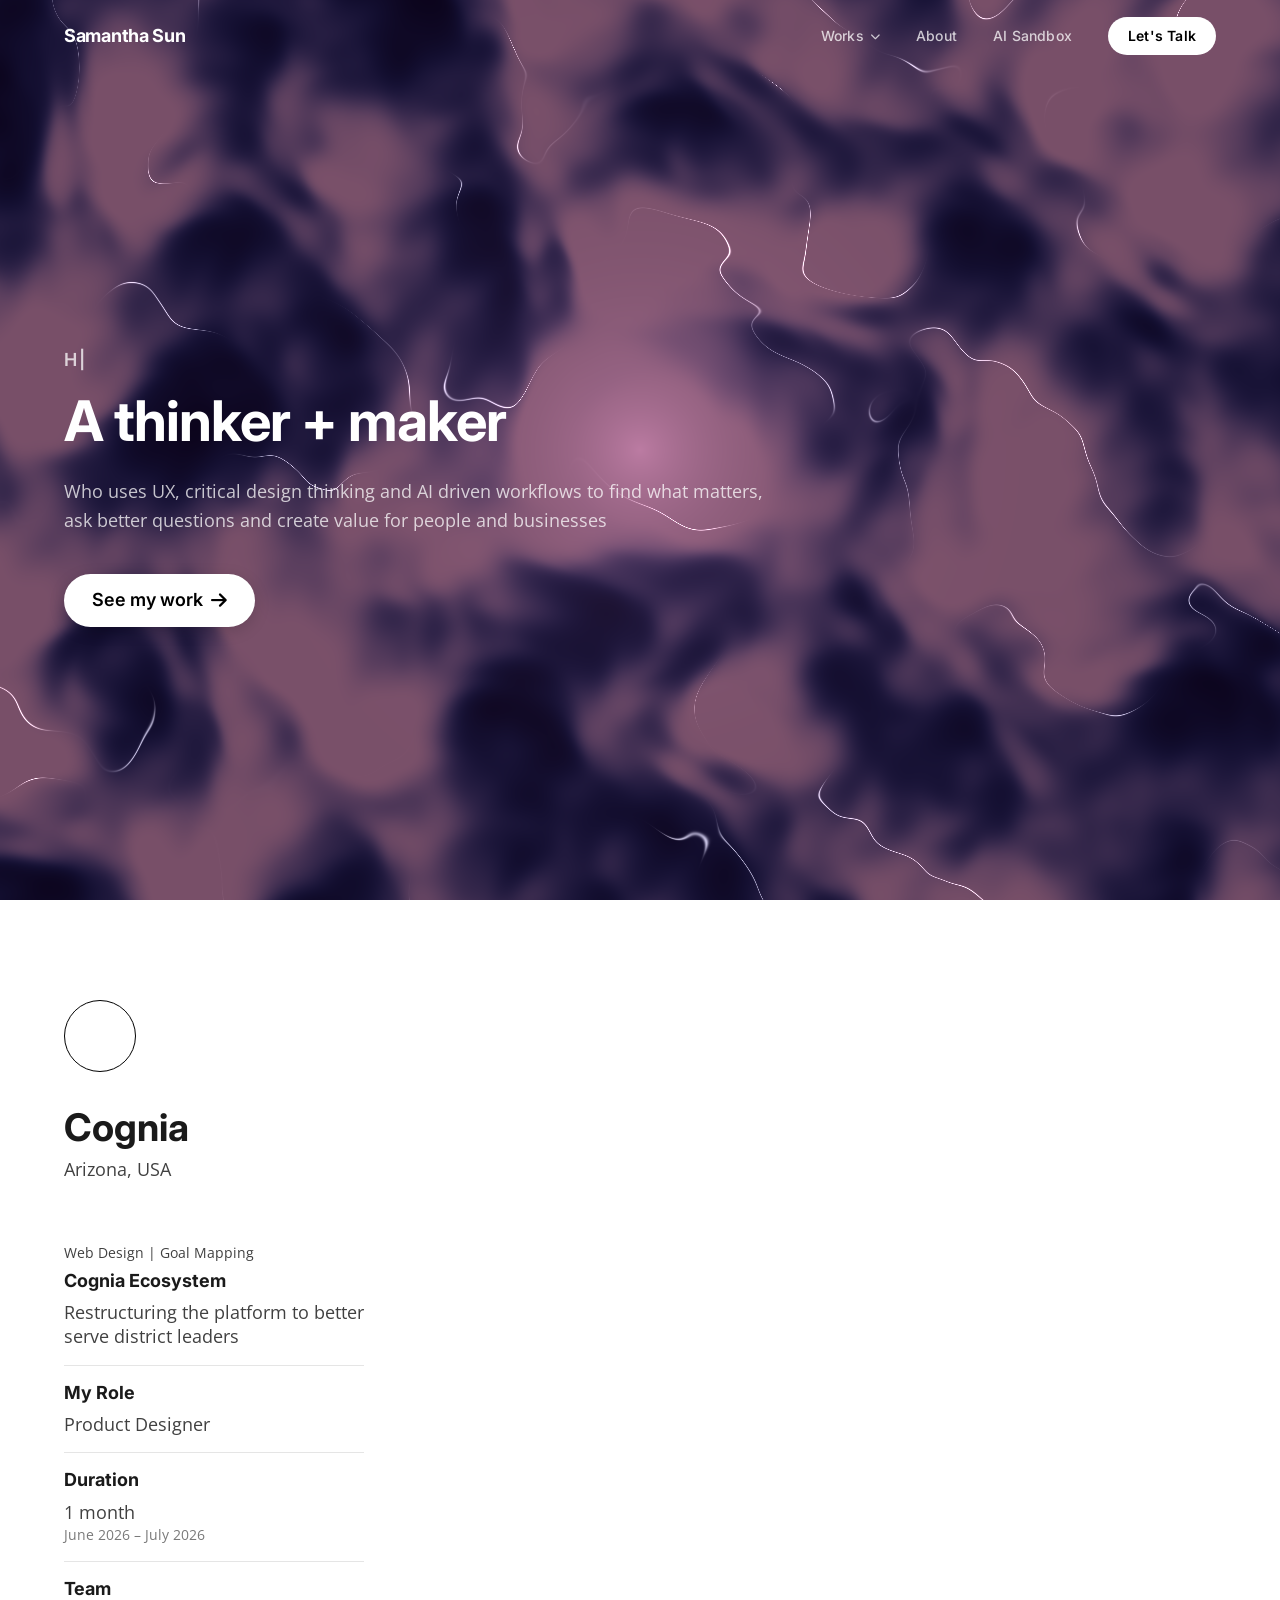
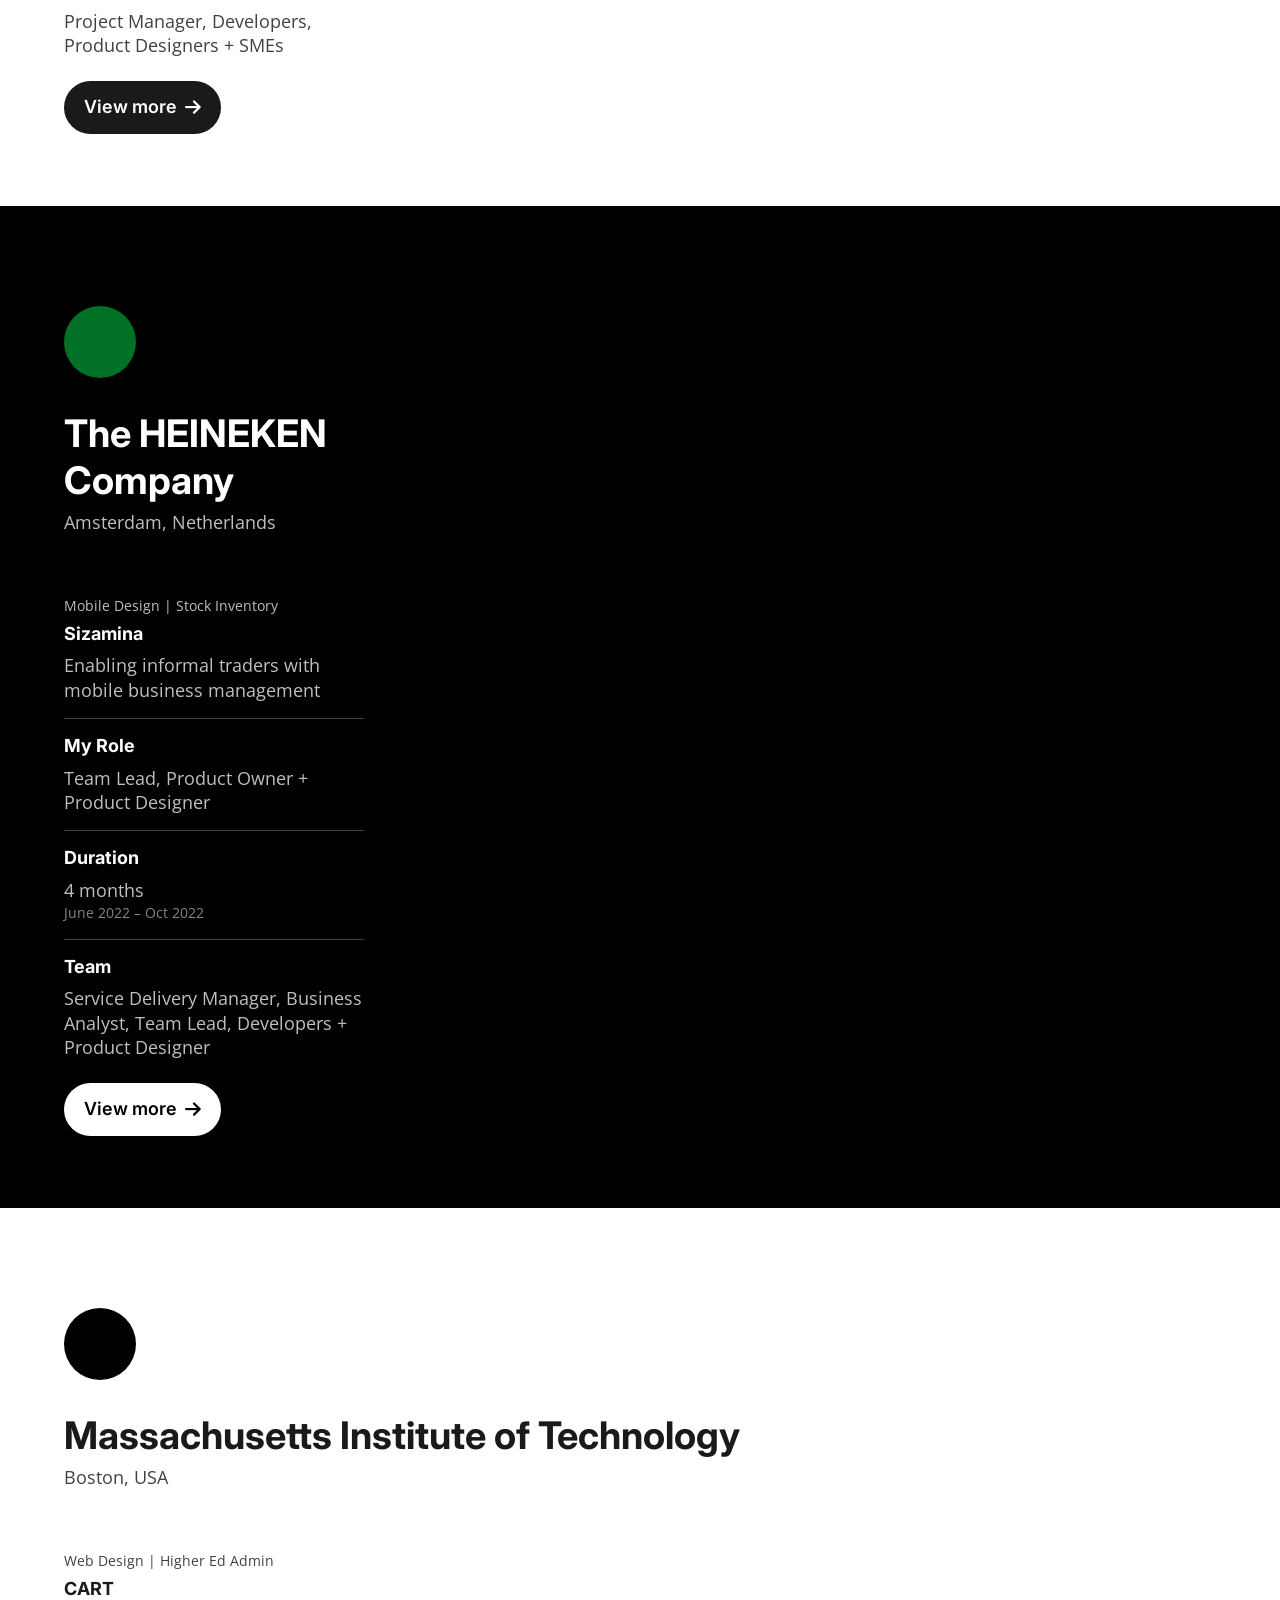
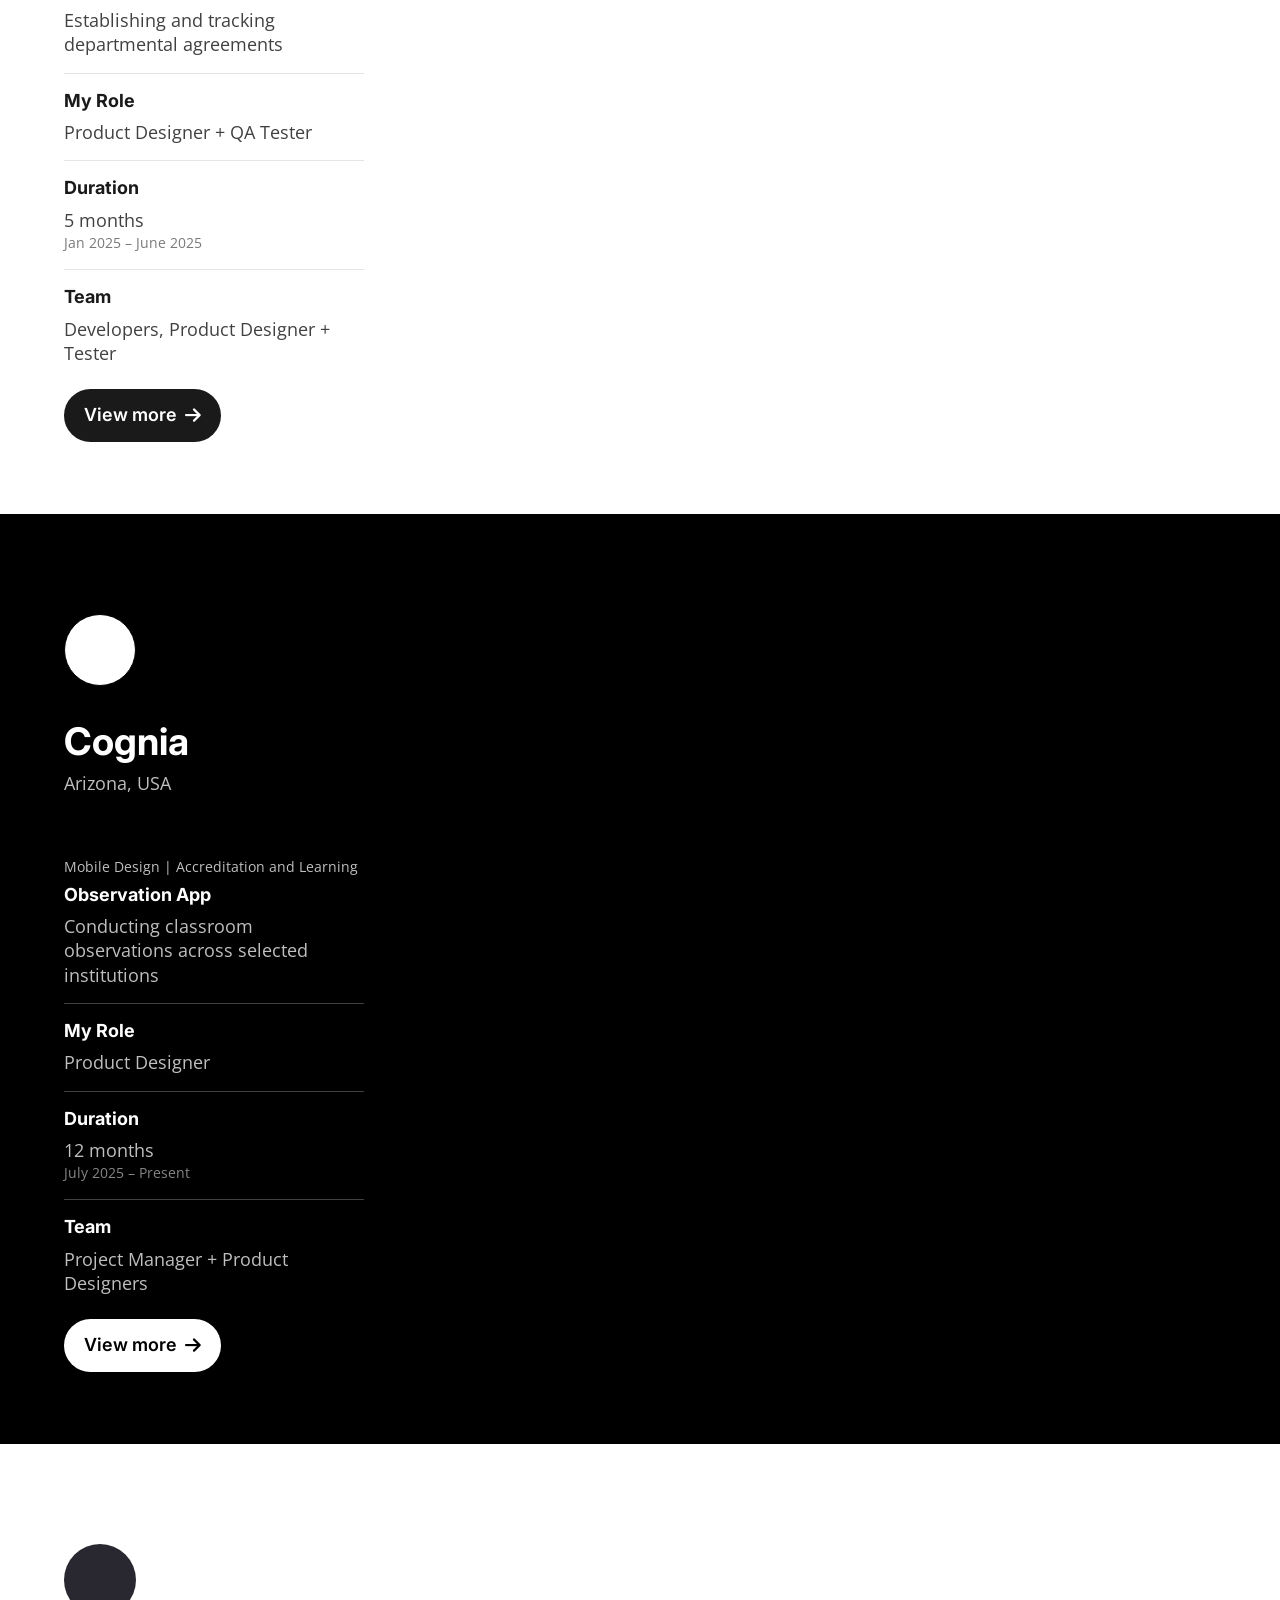
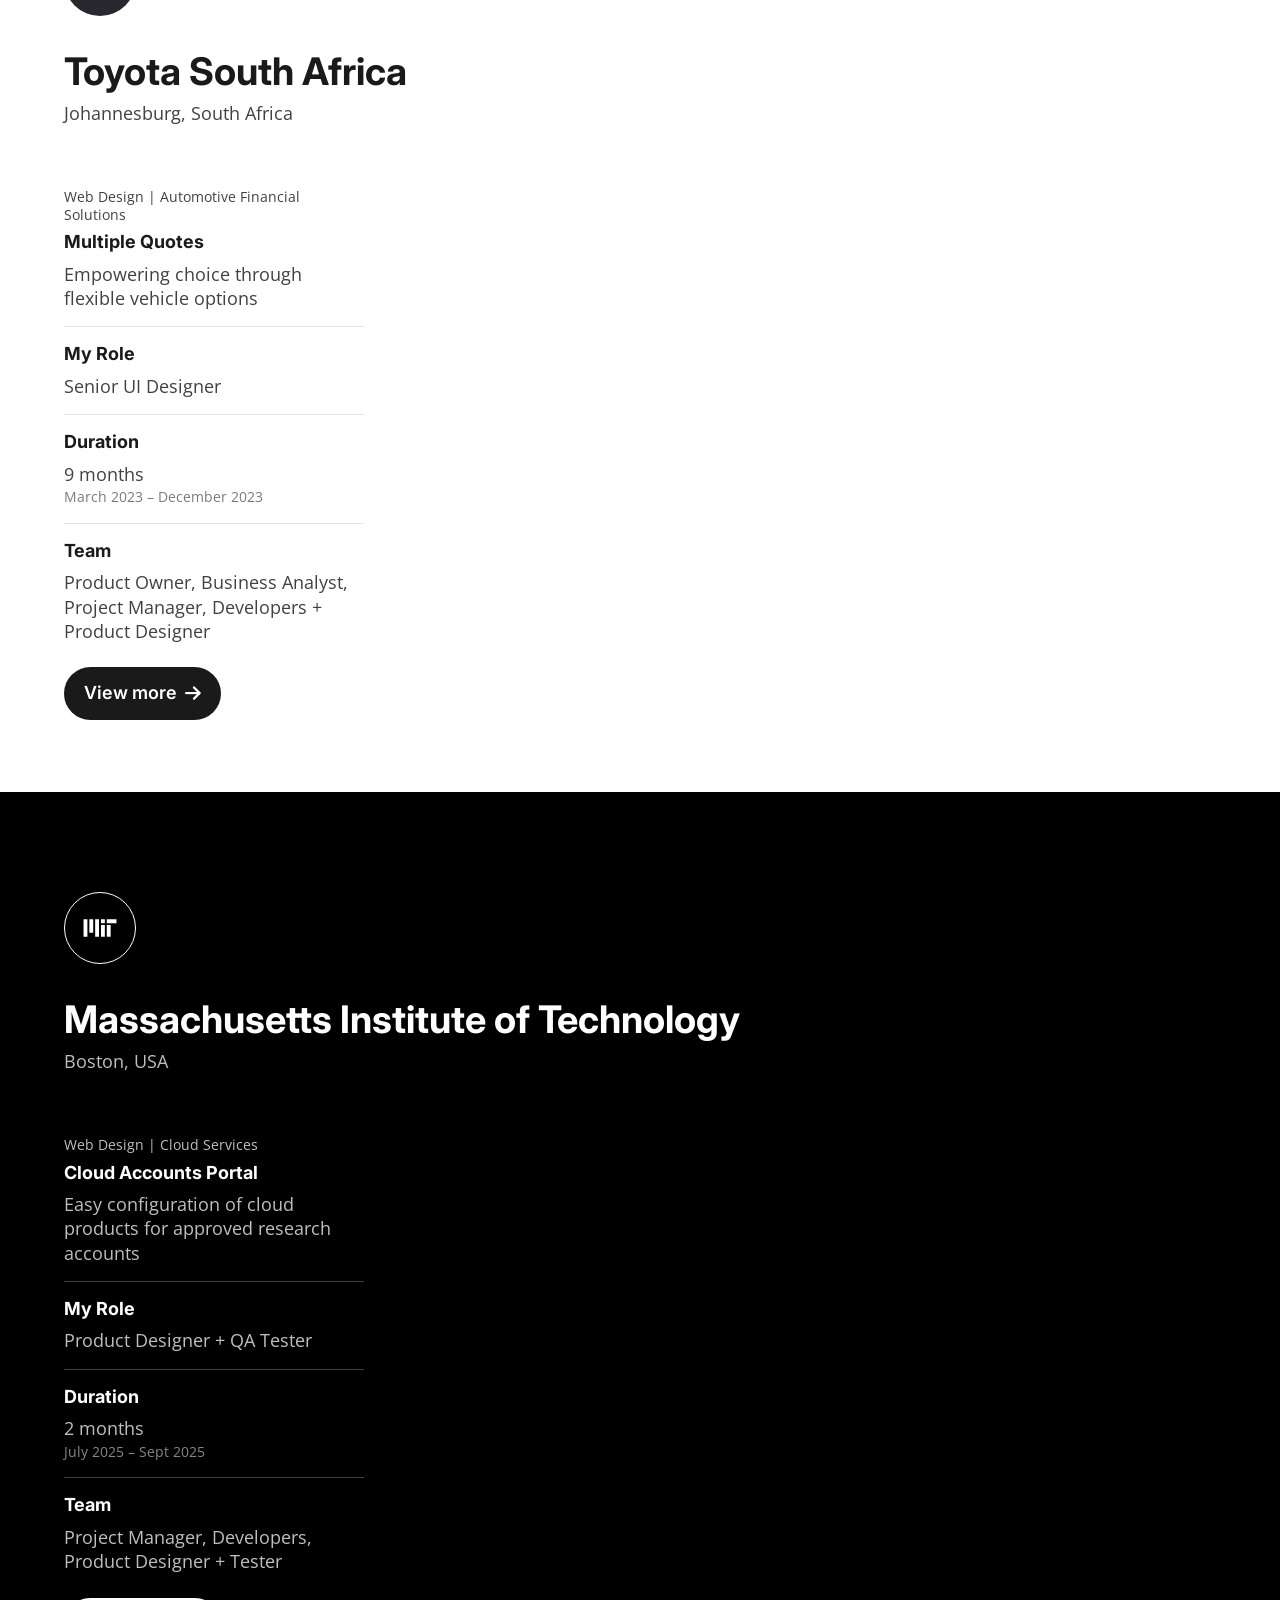
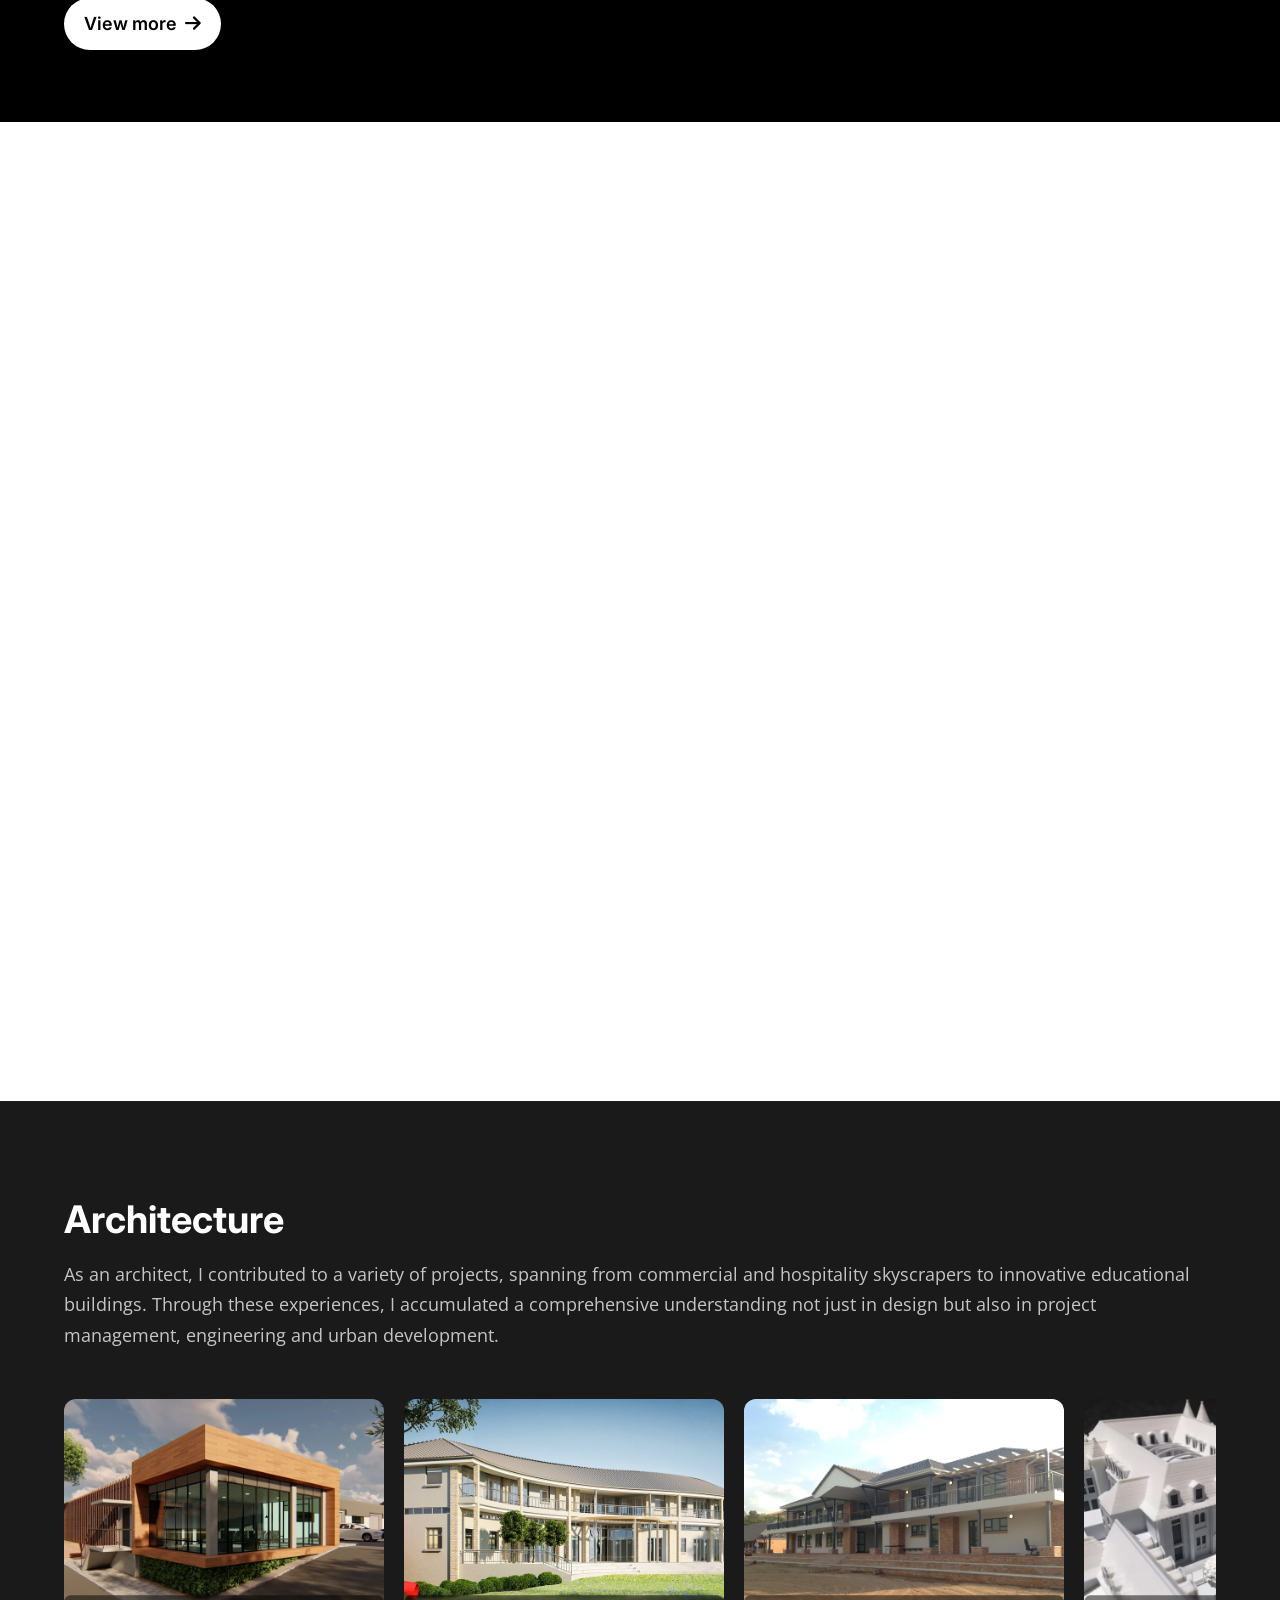
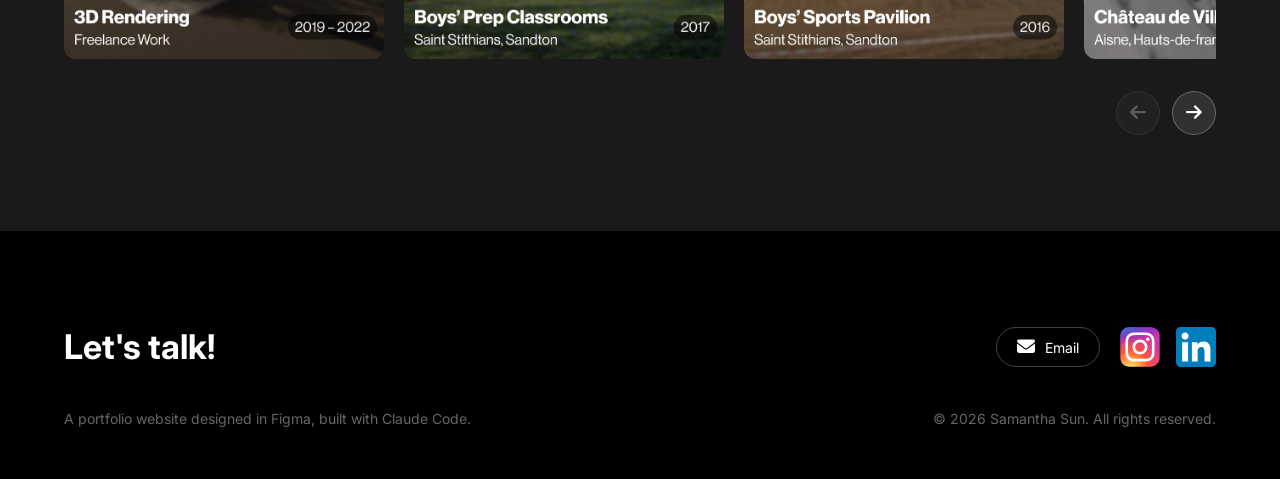
==== commit ba694389: "Hide resume links from site navigation Co-Authored-By: Claude Opus 5.5 <noreply@anthropic.com>" ====
--- a/index.html
+++ b/index.html
@@ -46,7 +46,6 @@
         </div>
         <a href="about.html">About</a>
         <a href="ai-sandbox.html">AI Sandbox</a>
-        <a href="https://drive.google.com/file/d/1znsbZO9xOyuii1Hx5_uZl7RDN8qZXdeU/view?usp=sharing" target="_blank" rel="noopener noreferrer">Resume</a>
         <a href="#contact" class="nav-cta">Let's Talk</a>
       </div>
 
@@ -75,7 +74,6 @@
       </div>
       <a href="about.html">About</a>
       <a href="ai-sandbox.html">AI Sandbox</a>
-      <a href="https://drive.google.com/file/d/1mDg1BHA5t6NoascwFpNcnAOUySJr8wcJ/view?usp=drive_link" target="_blank" rel="noopener noreferrer">Resume</a>
       <a href="#contact">Let's Talk</a>
     </div>
   </div>
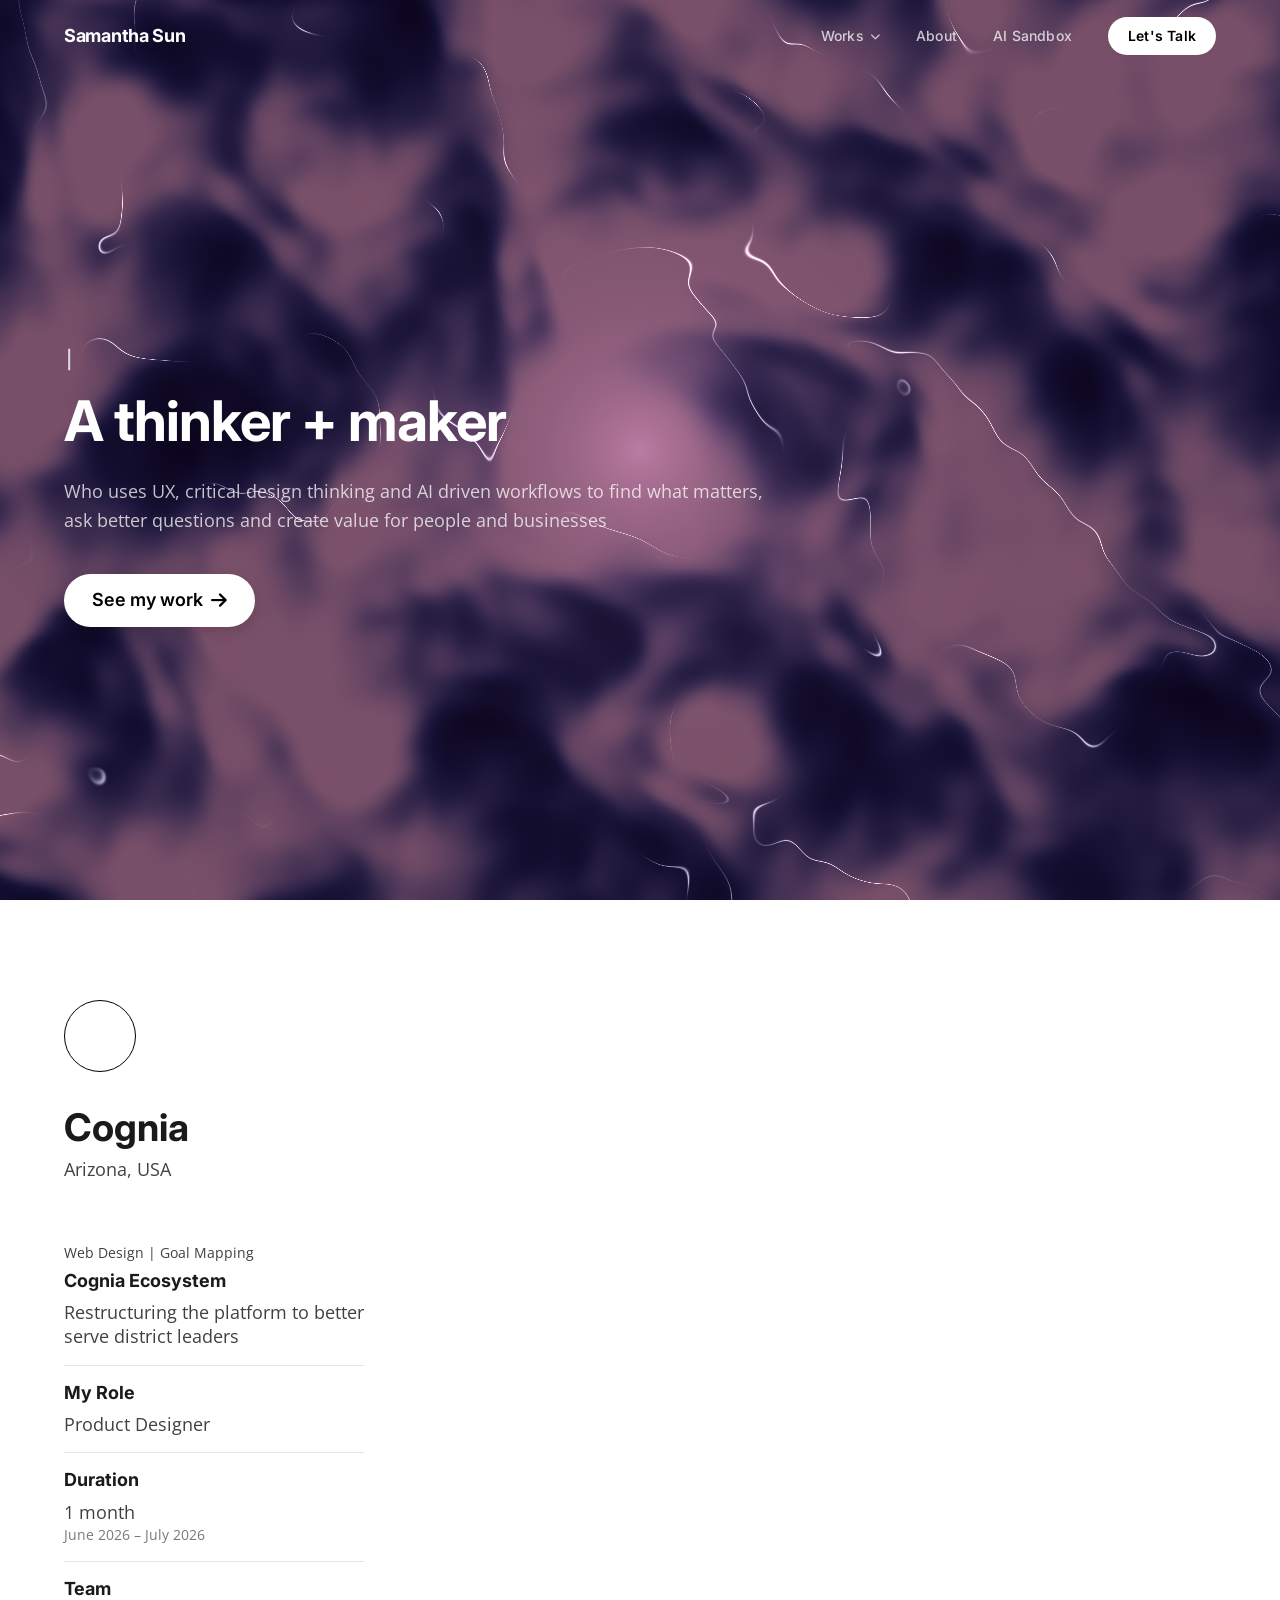
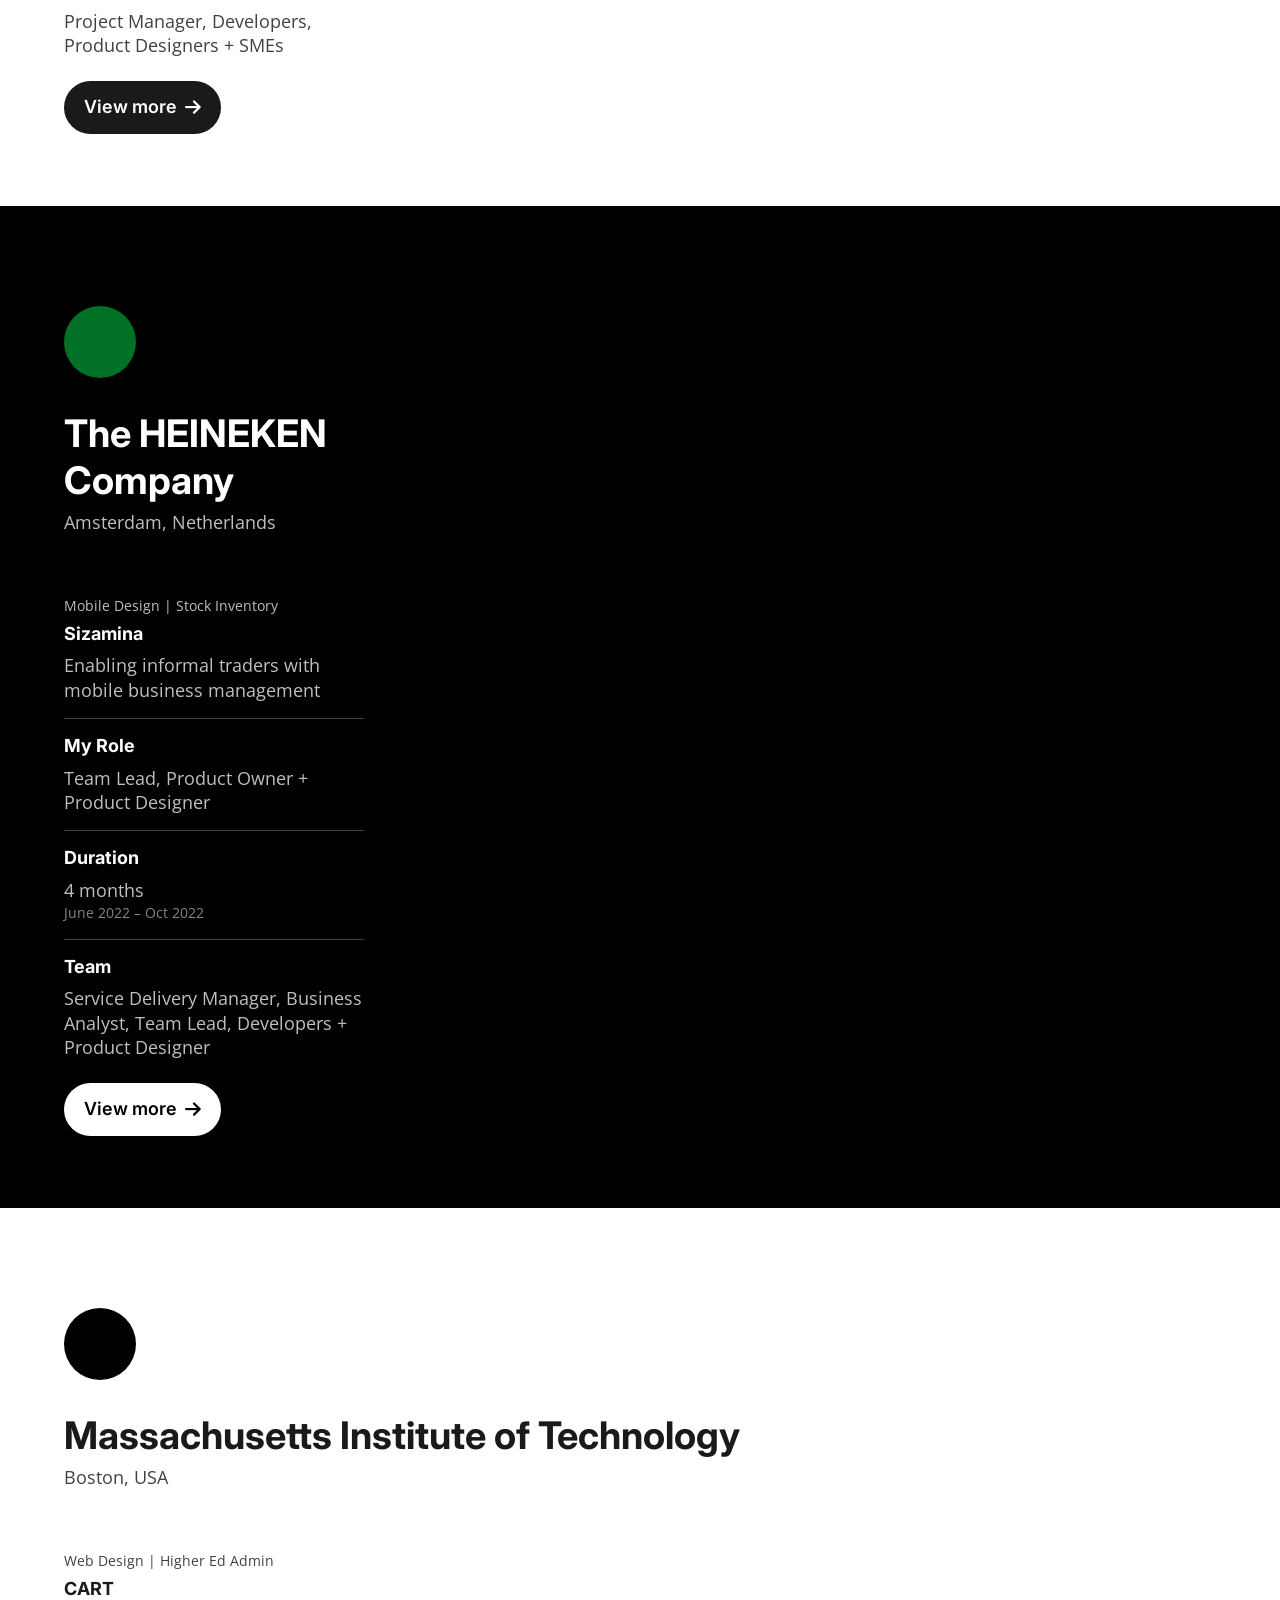
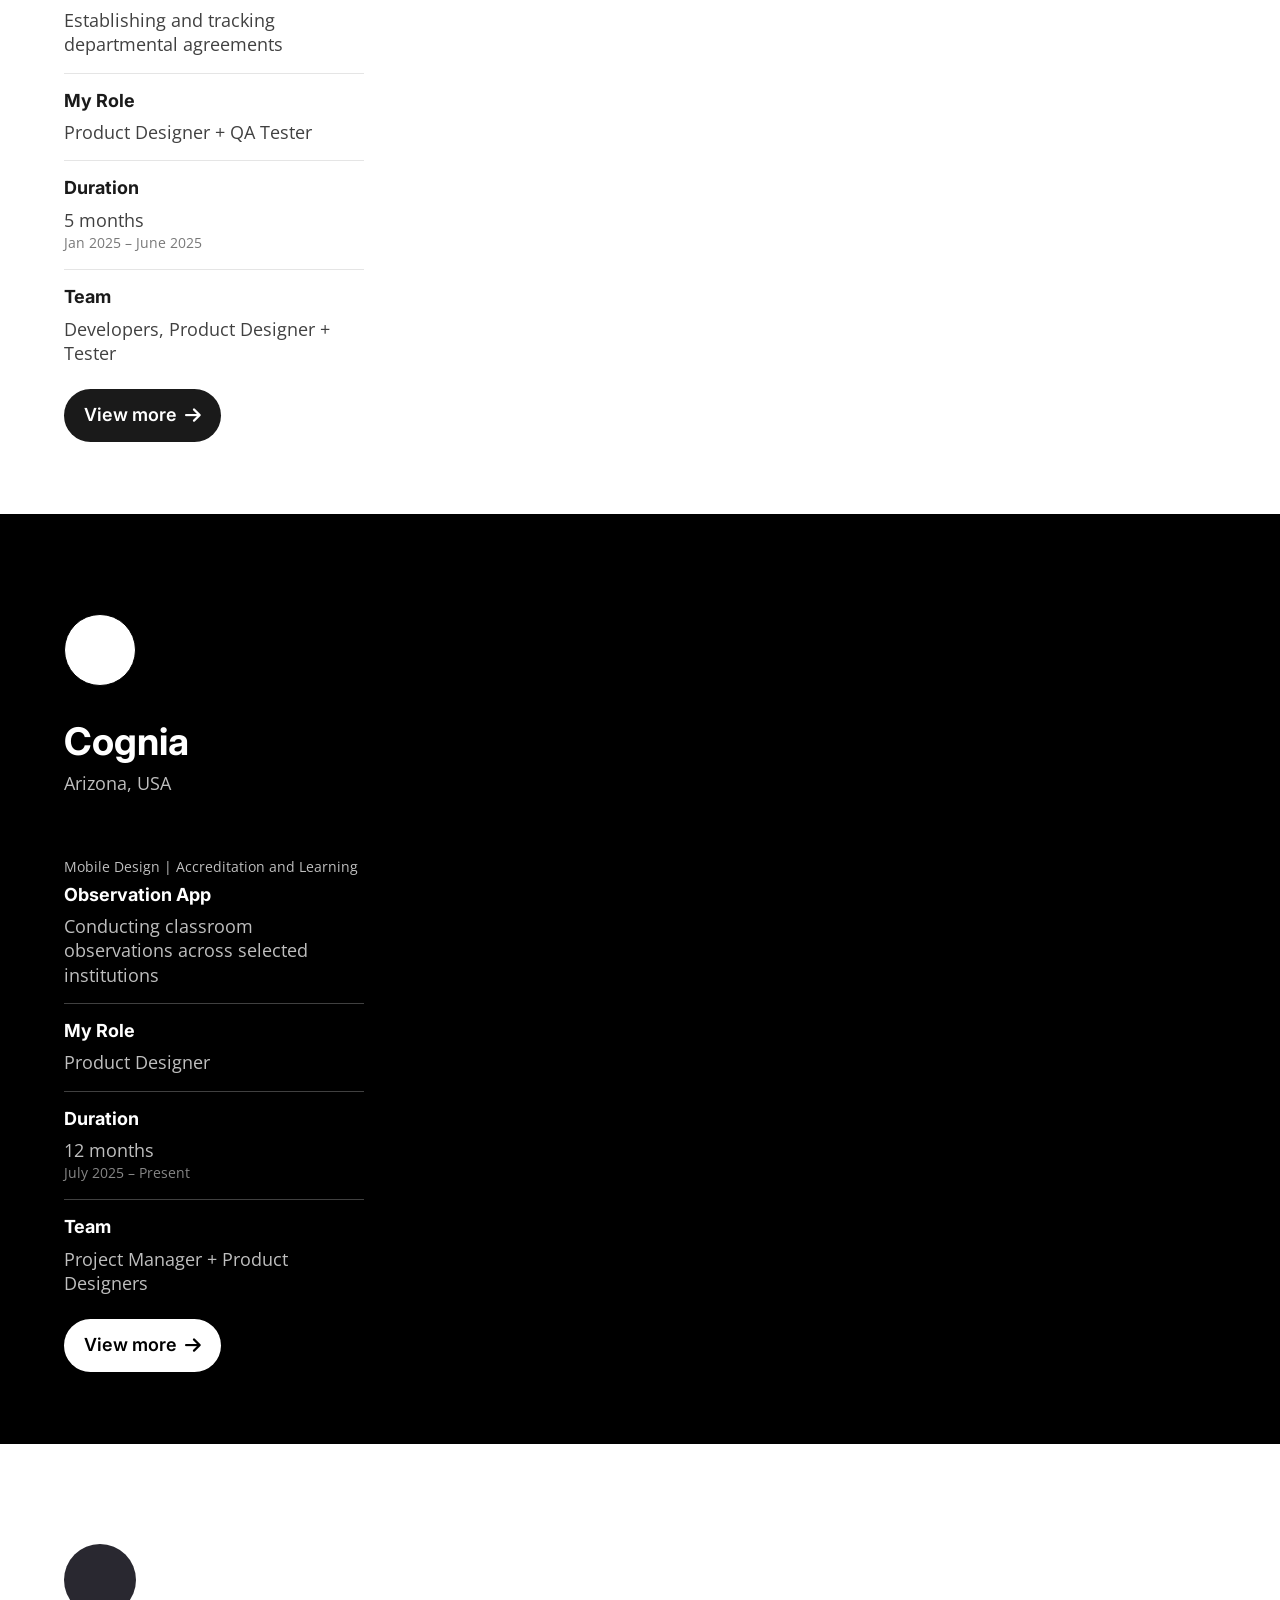
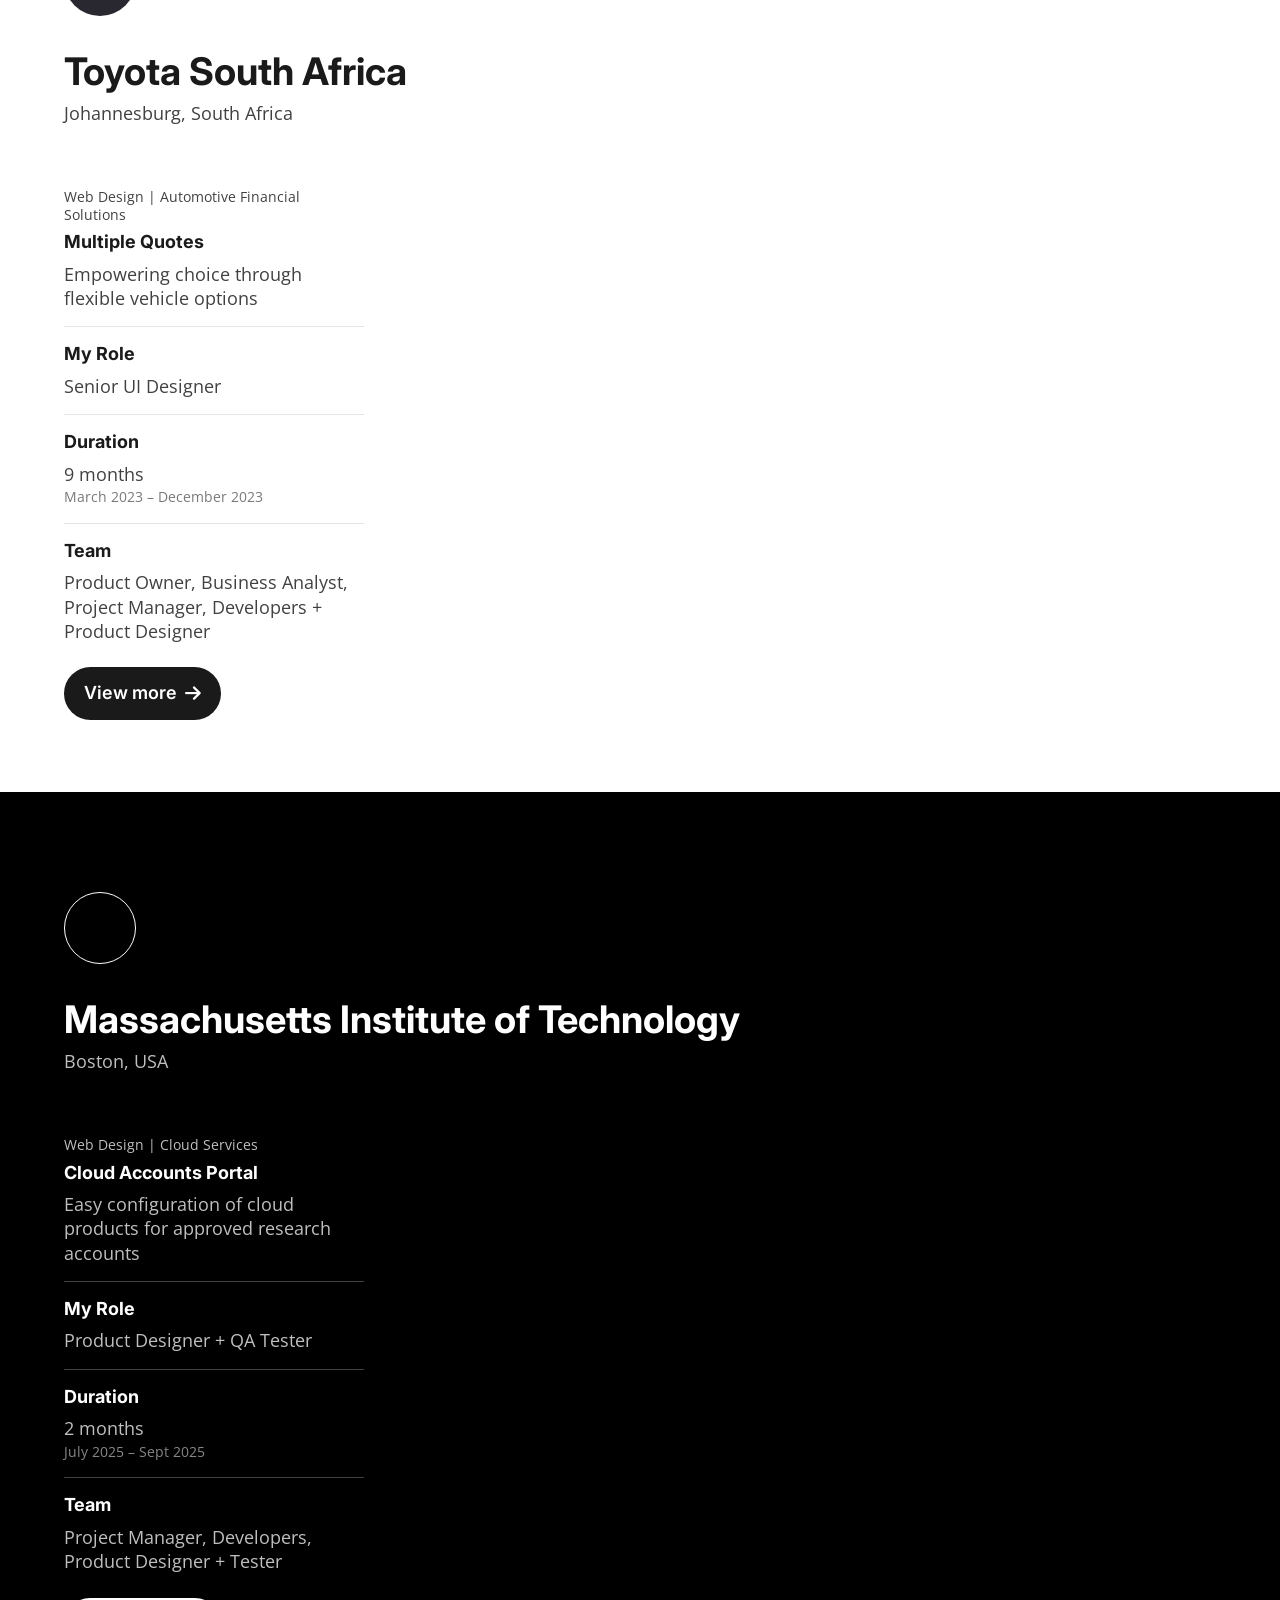
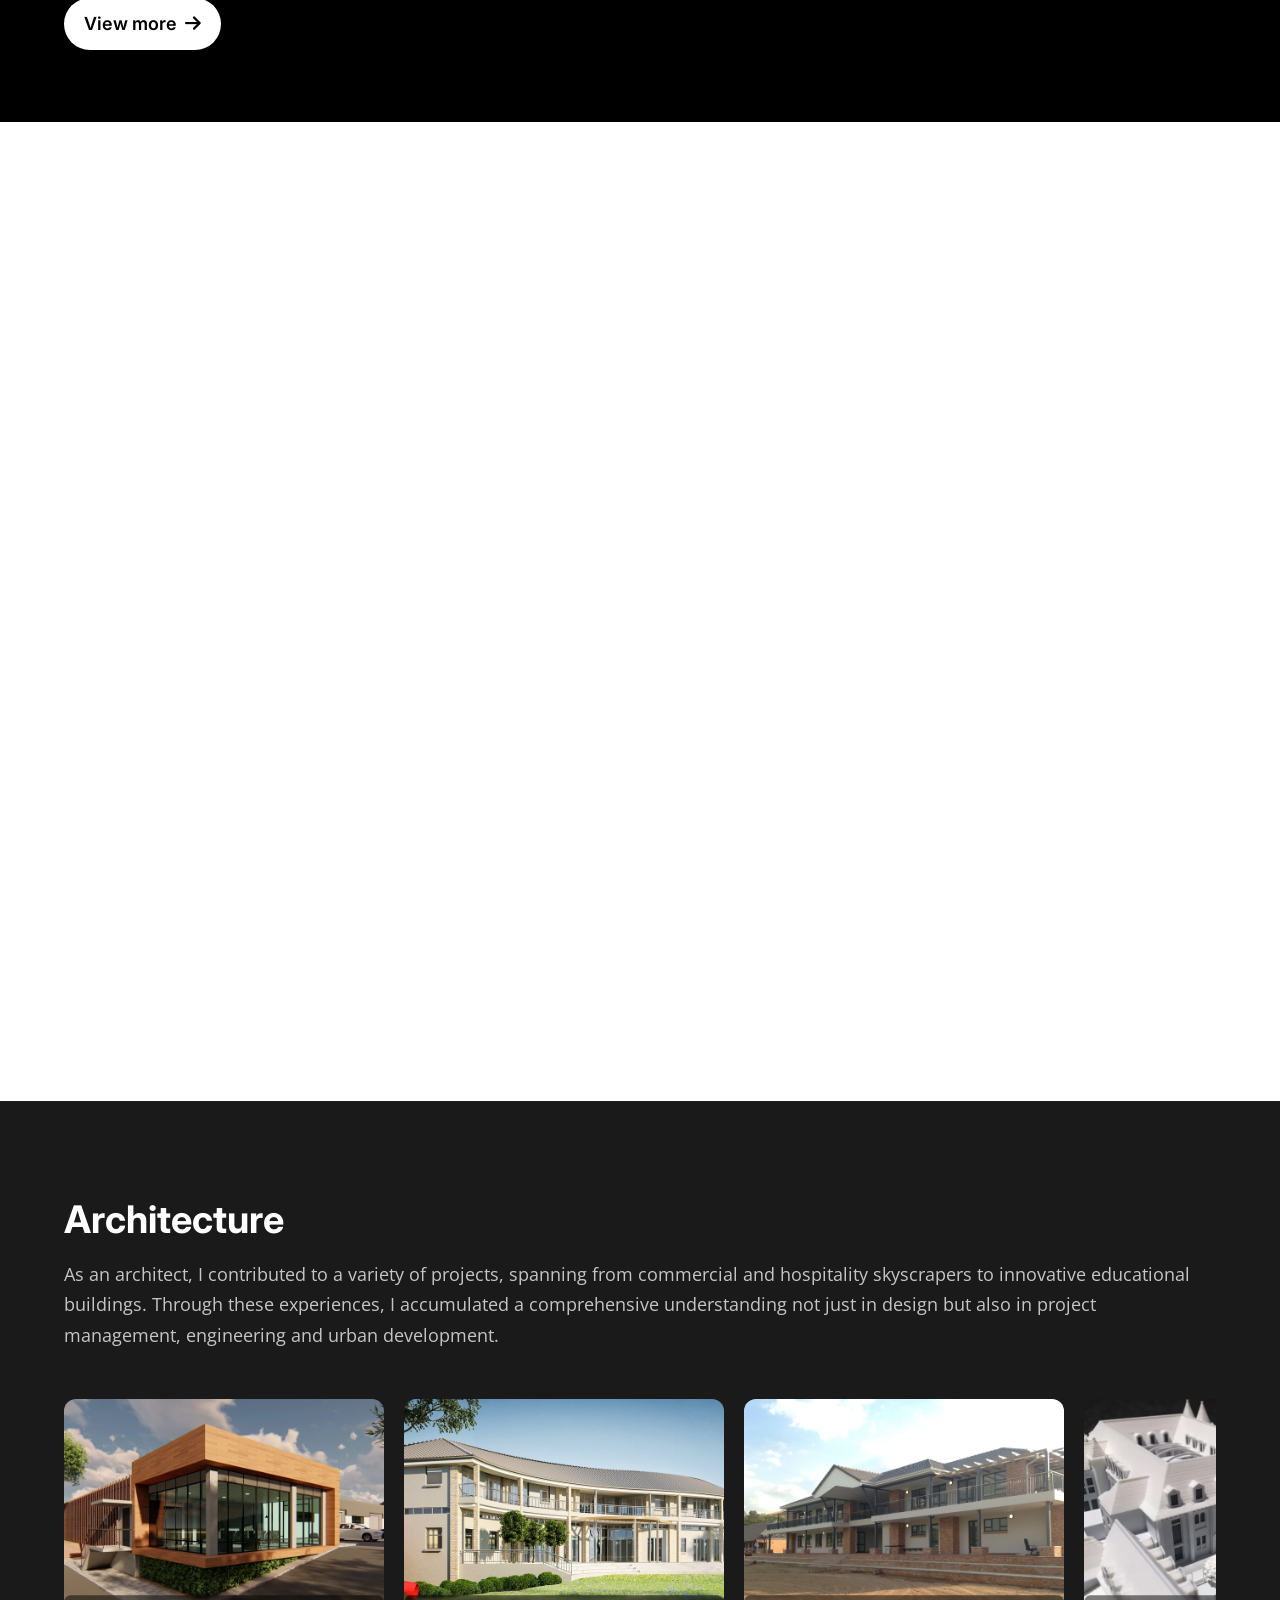
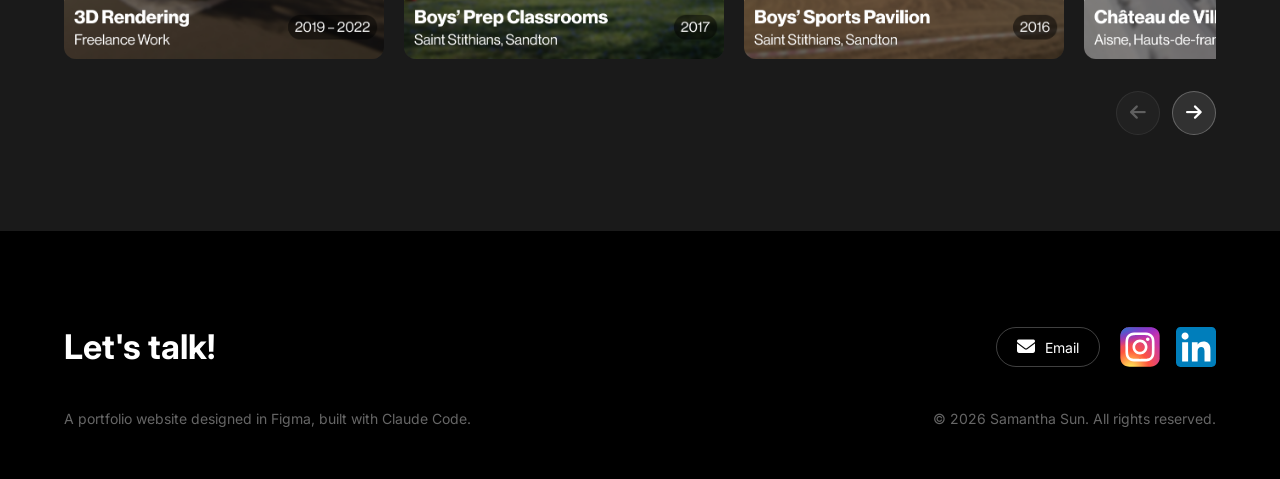
==== commit 49118e7b: "Update LinkedIn profile link Co-Authored-By: Claude Opus 5.5 <noreply@anthropic.com>" ====
--- a/index.html
+++ b/index.html
@@ -513,7 +513,7 @@
             <a href="https://www.instagram.com/samw.ise_/" class="footer-social-link" aria-label="Instagram" target="_blank" rel="noopener noreferrer">
               <img src="assets/icons/instagram.svg" alt="" class="footer-social-icon" />
             </a>
-            <a href="https://www.linkedin.com/in/samantha-sun-a6a9158a/" class="footer-social-link" aria-label="LinkedIn" target="_blank" rel="noopener noreferrer">
+            <a href="https://www.linkedin.com/in/samantha-jf-sun/" class="footer-social-link" aria-label="LinkedIn" target="_blank" rel="noopener noreferrer">
               <img src="assets/icons/linkedin.svg" alt="" class="footer-social-icon" />
             </a>
           </div>
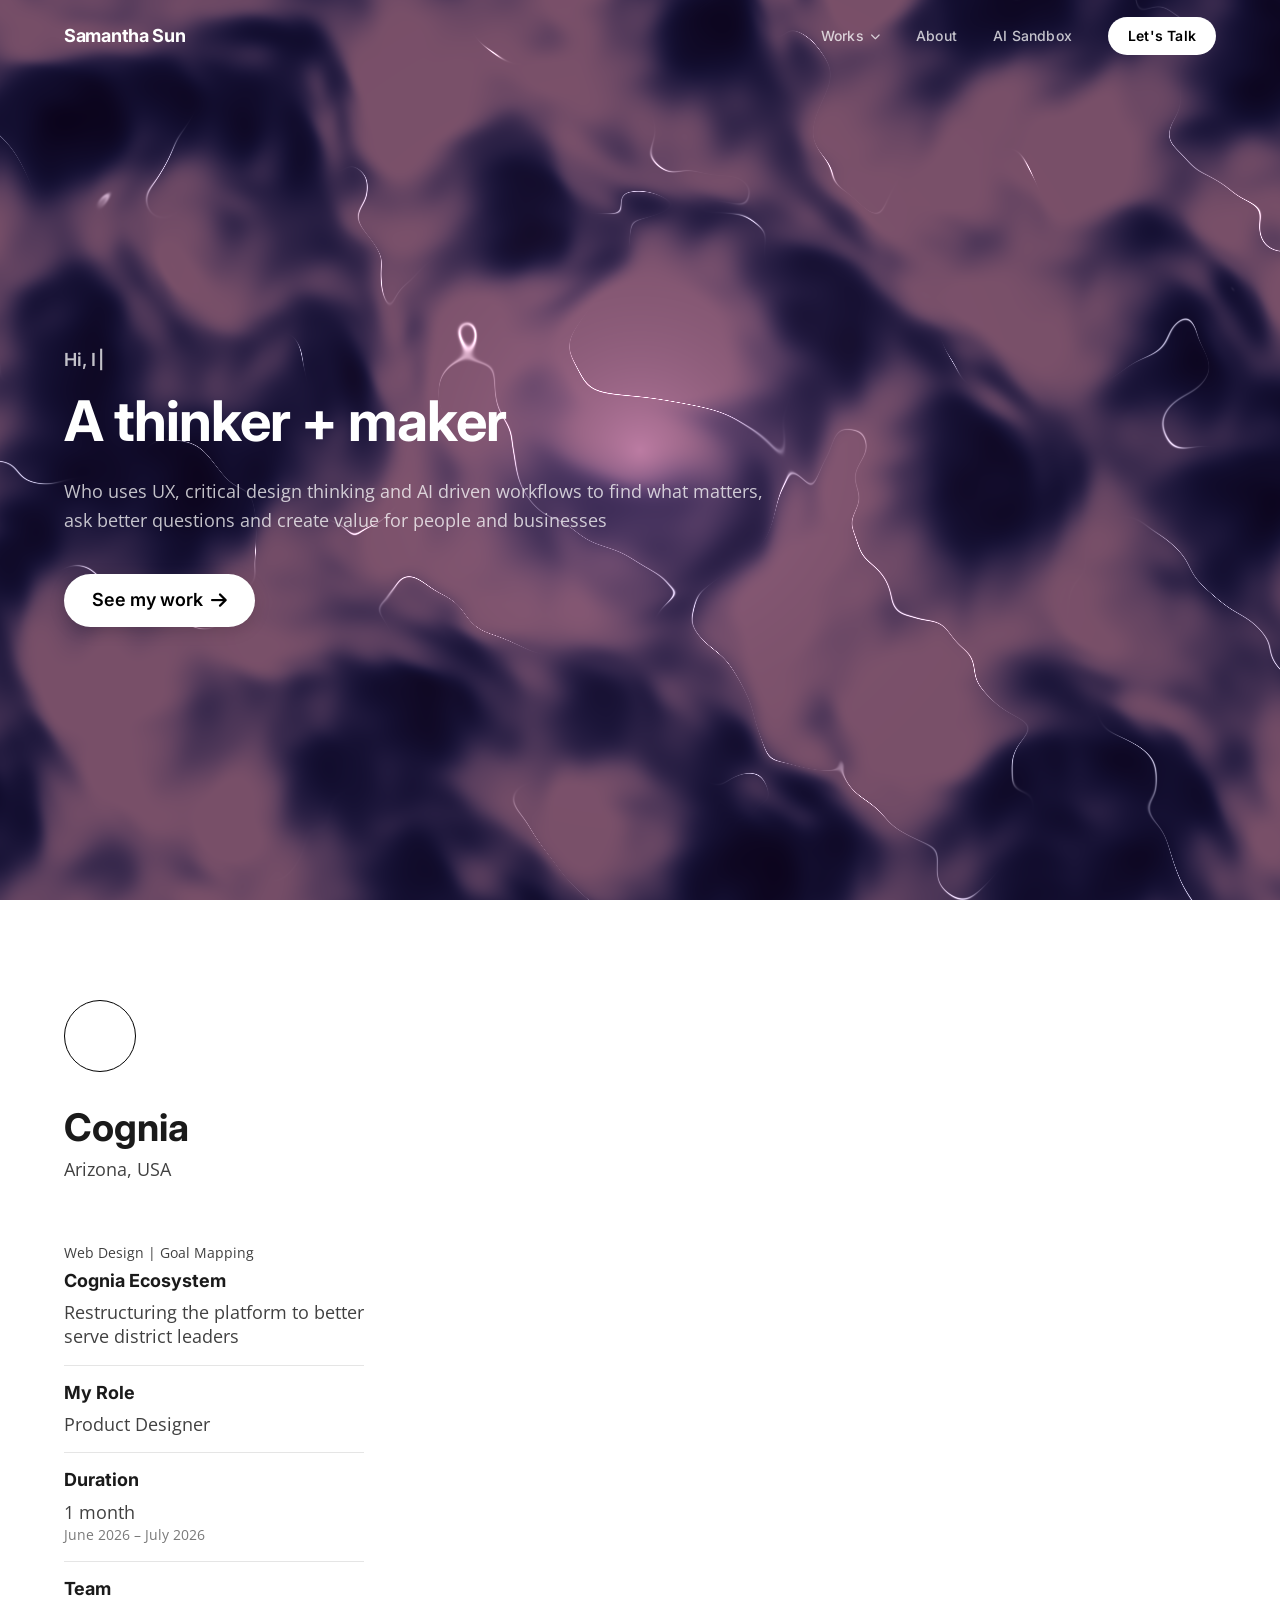
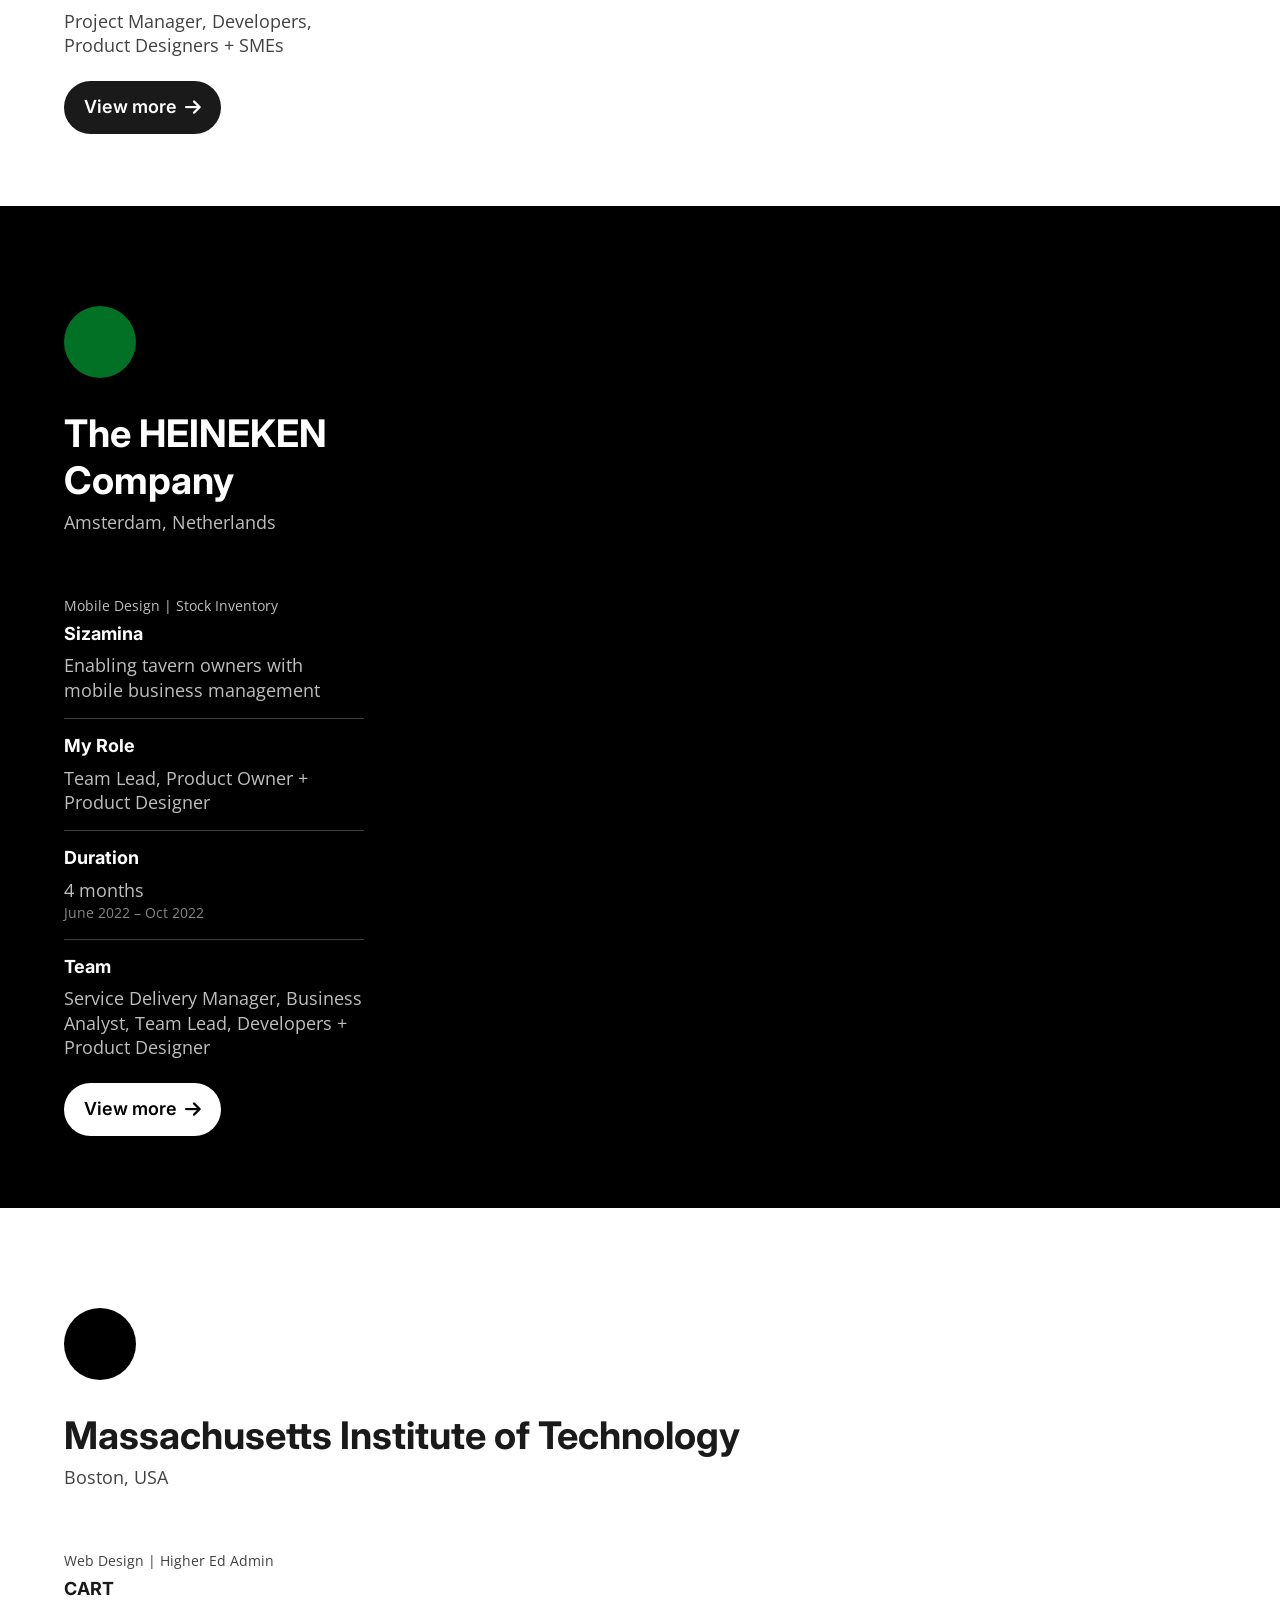
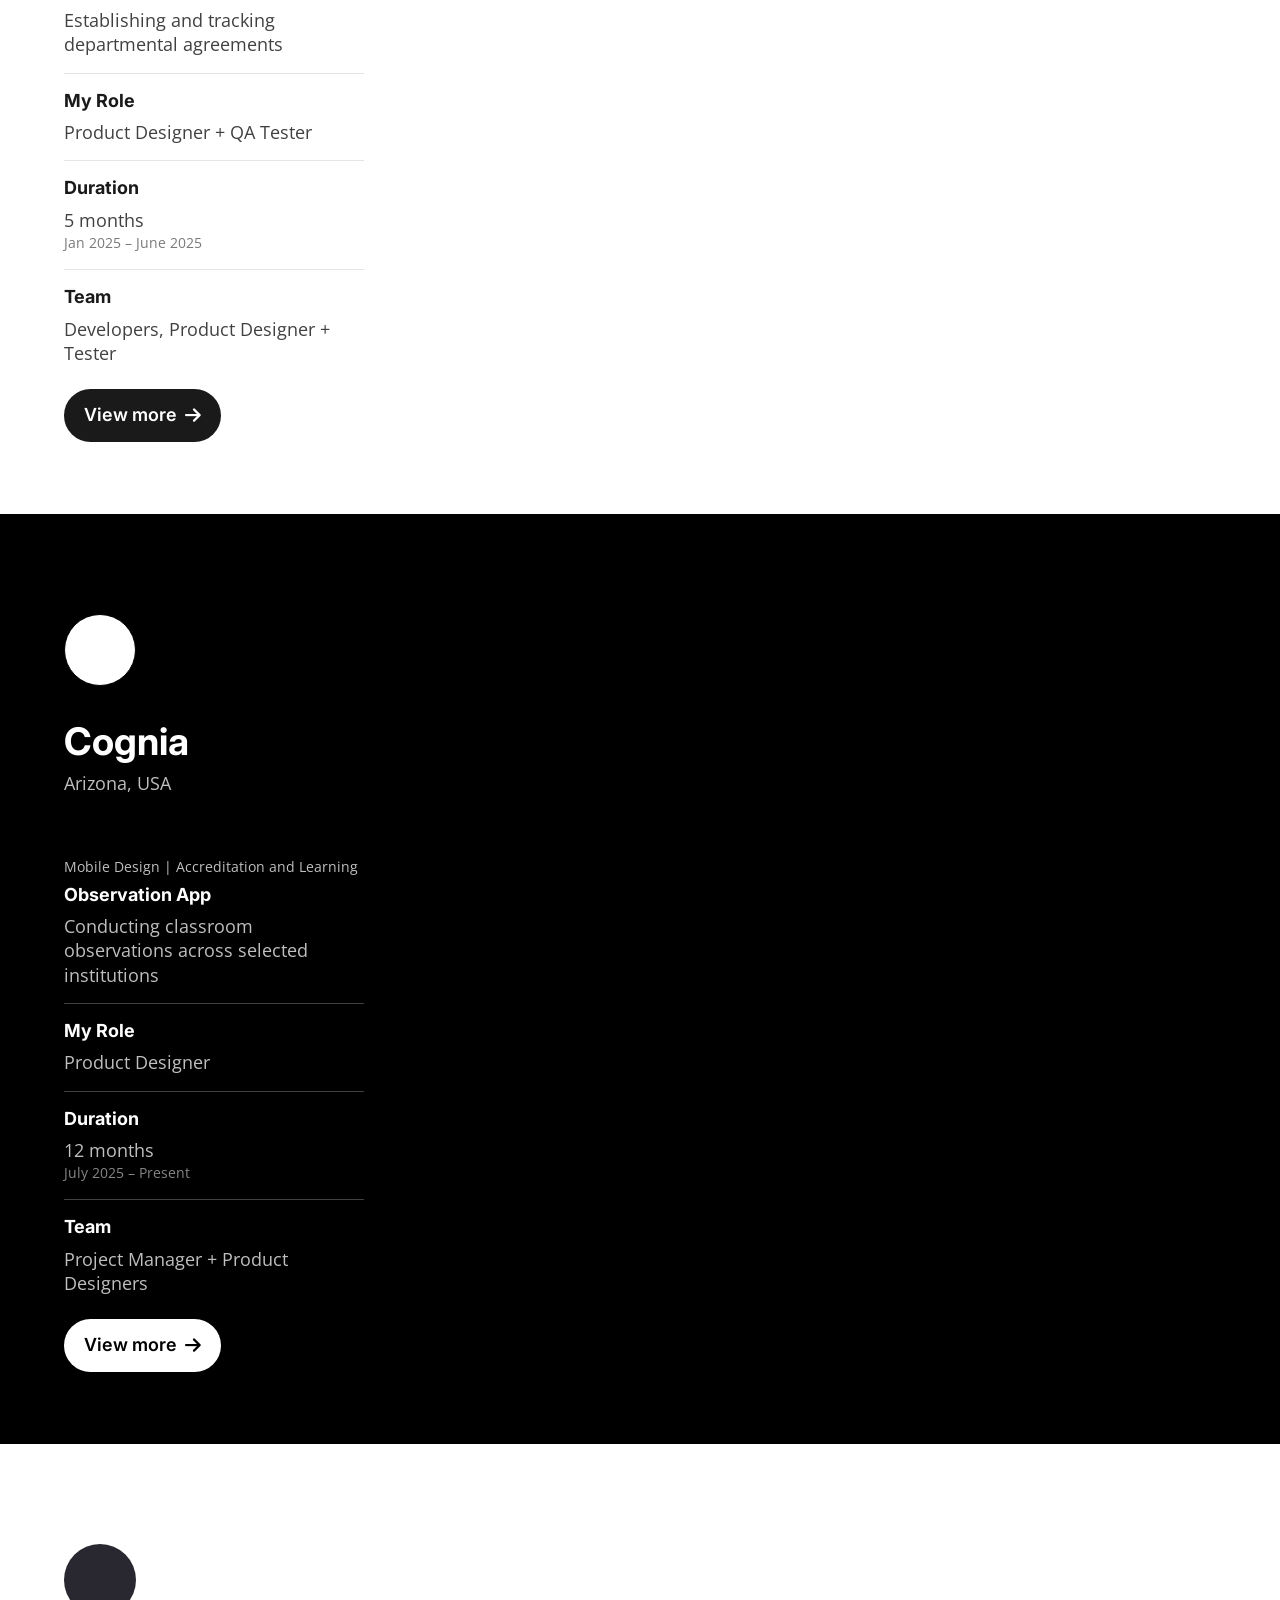
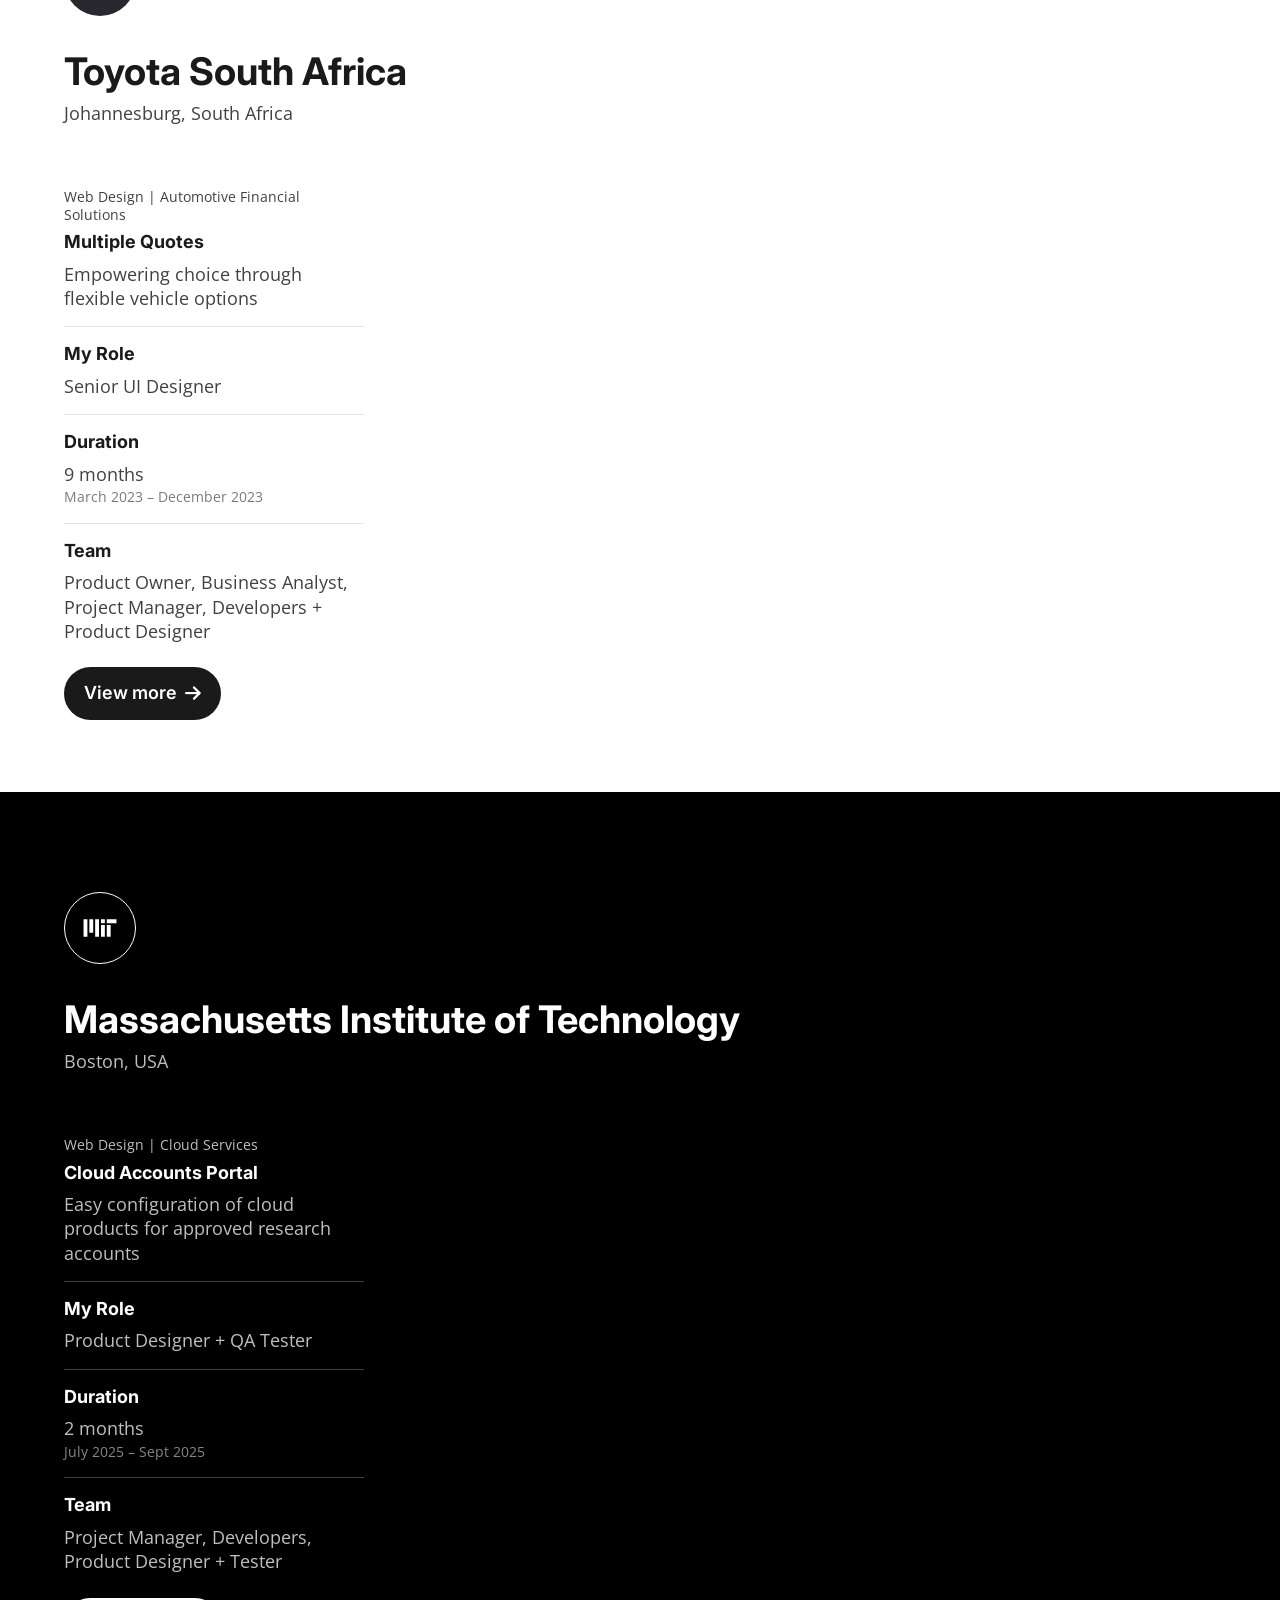
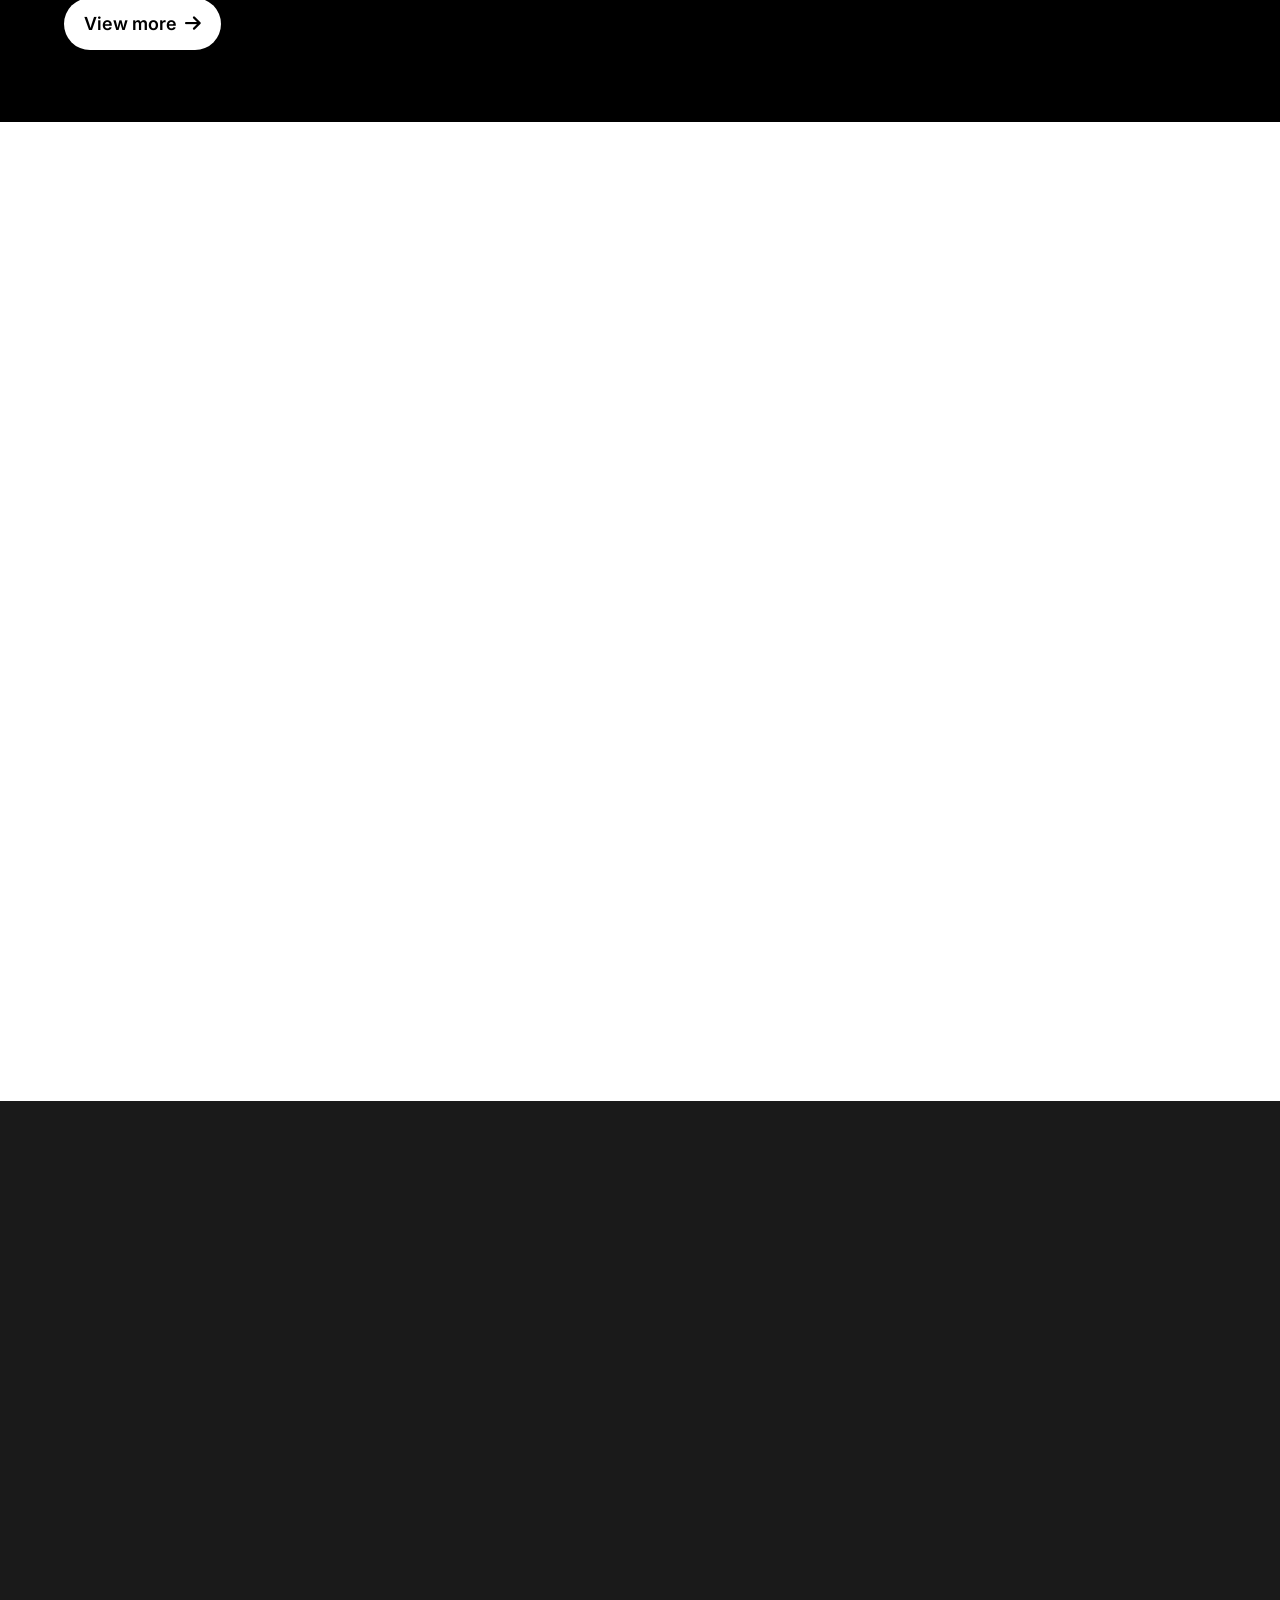
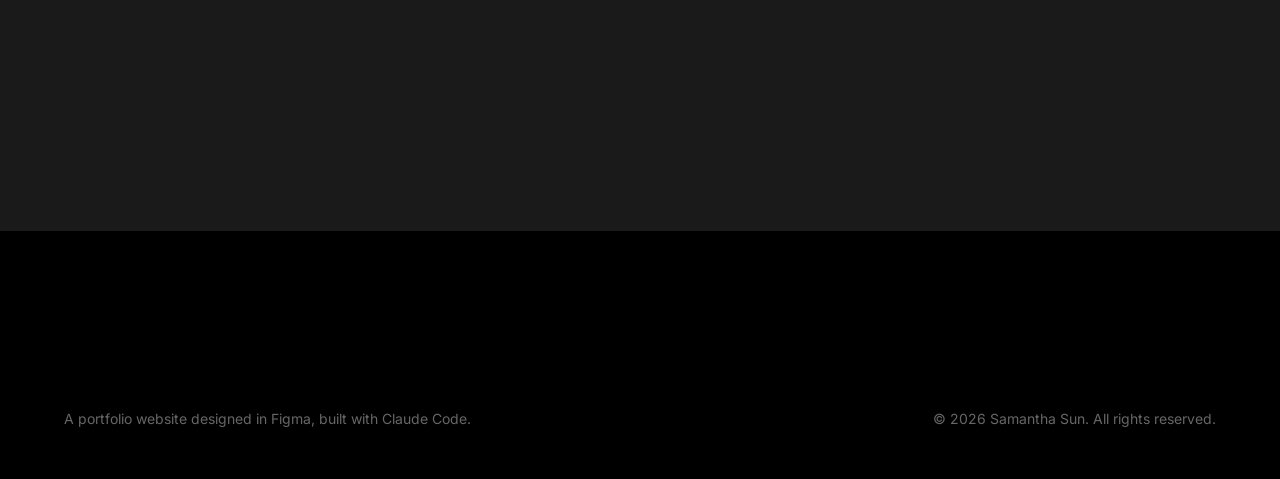
==== commit cb6aac20: "Refer to Sizamina users as tavern owners Co-Authored-By: Claude Opus 5.5 <noreply@anthropic.com>" ====
--- a/index.html
+++ b/index.html
@@ -166,7 +166,7 @@
               <div class="project-entry-detail has-border">
                 <p class="project-entry-categories">Mobile Design  |  Stock Inventory</p>
                 <p class="project-entry-title">Sizamina</p>
-                <p class="project-entry-desc">Enabling informal traders with mobile business management</p>
+                <p class="project-entry-desc">Enabling tavern owners with mobile business management</p>
               </div>
               <div class="project-entry-detail has-border">
                 <p class="project-entry-label">My Role</p>
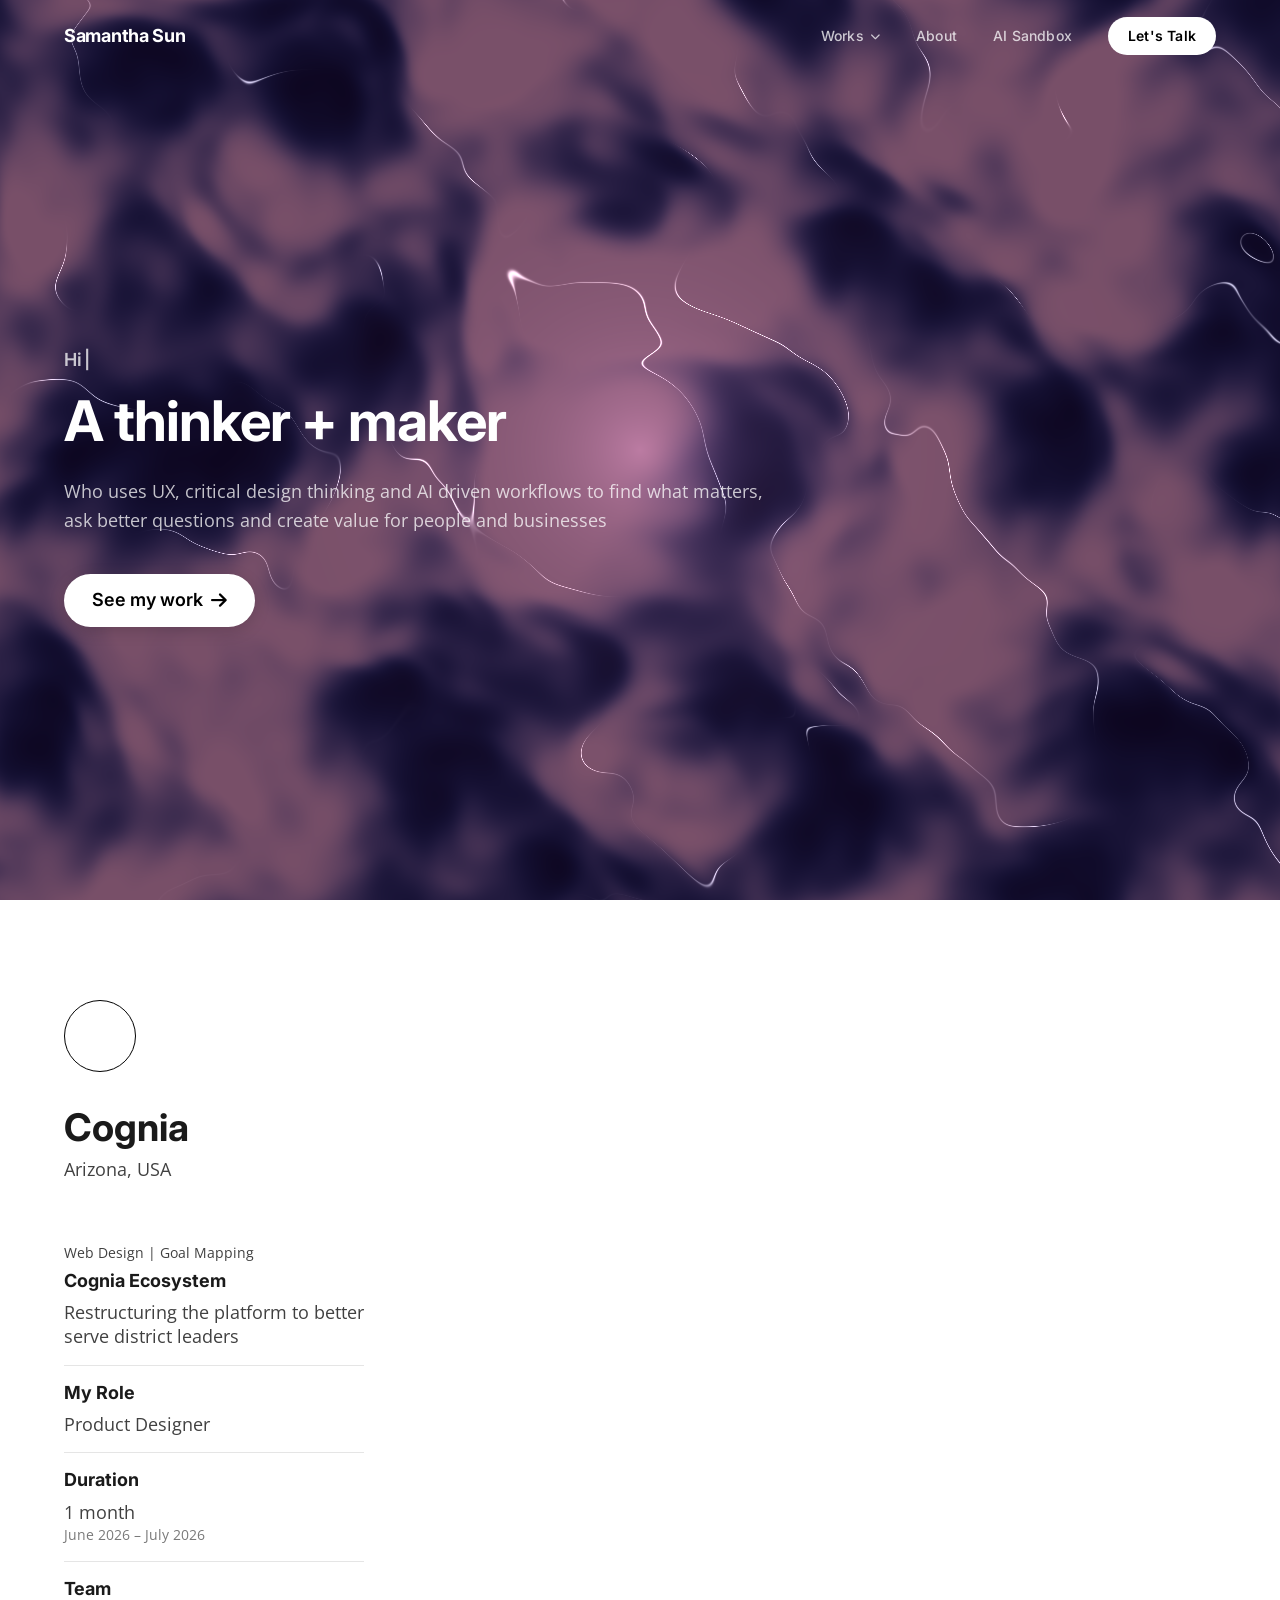
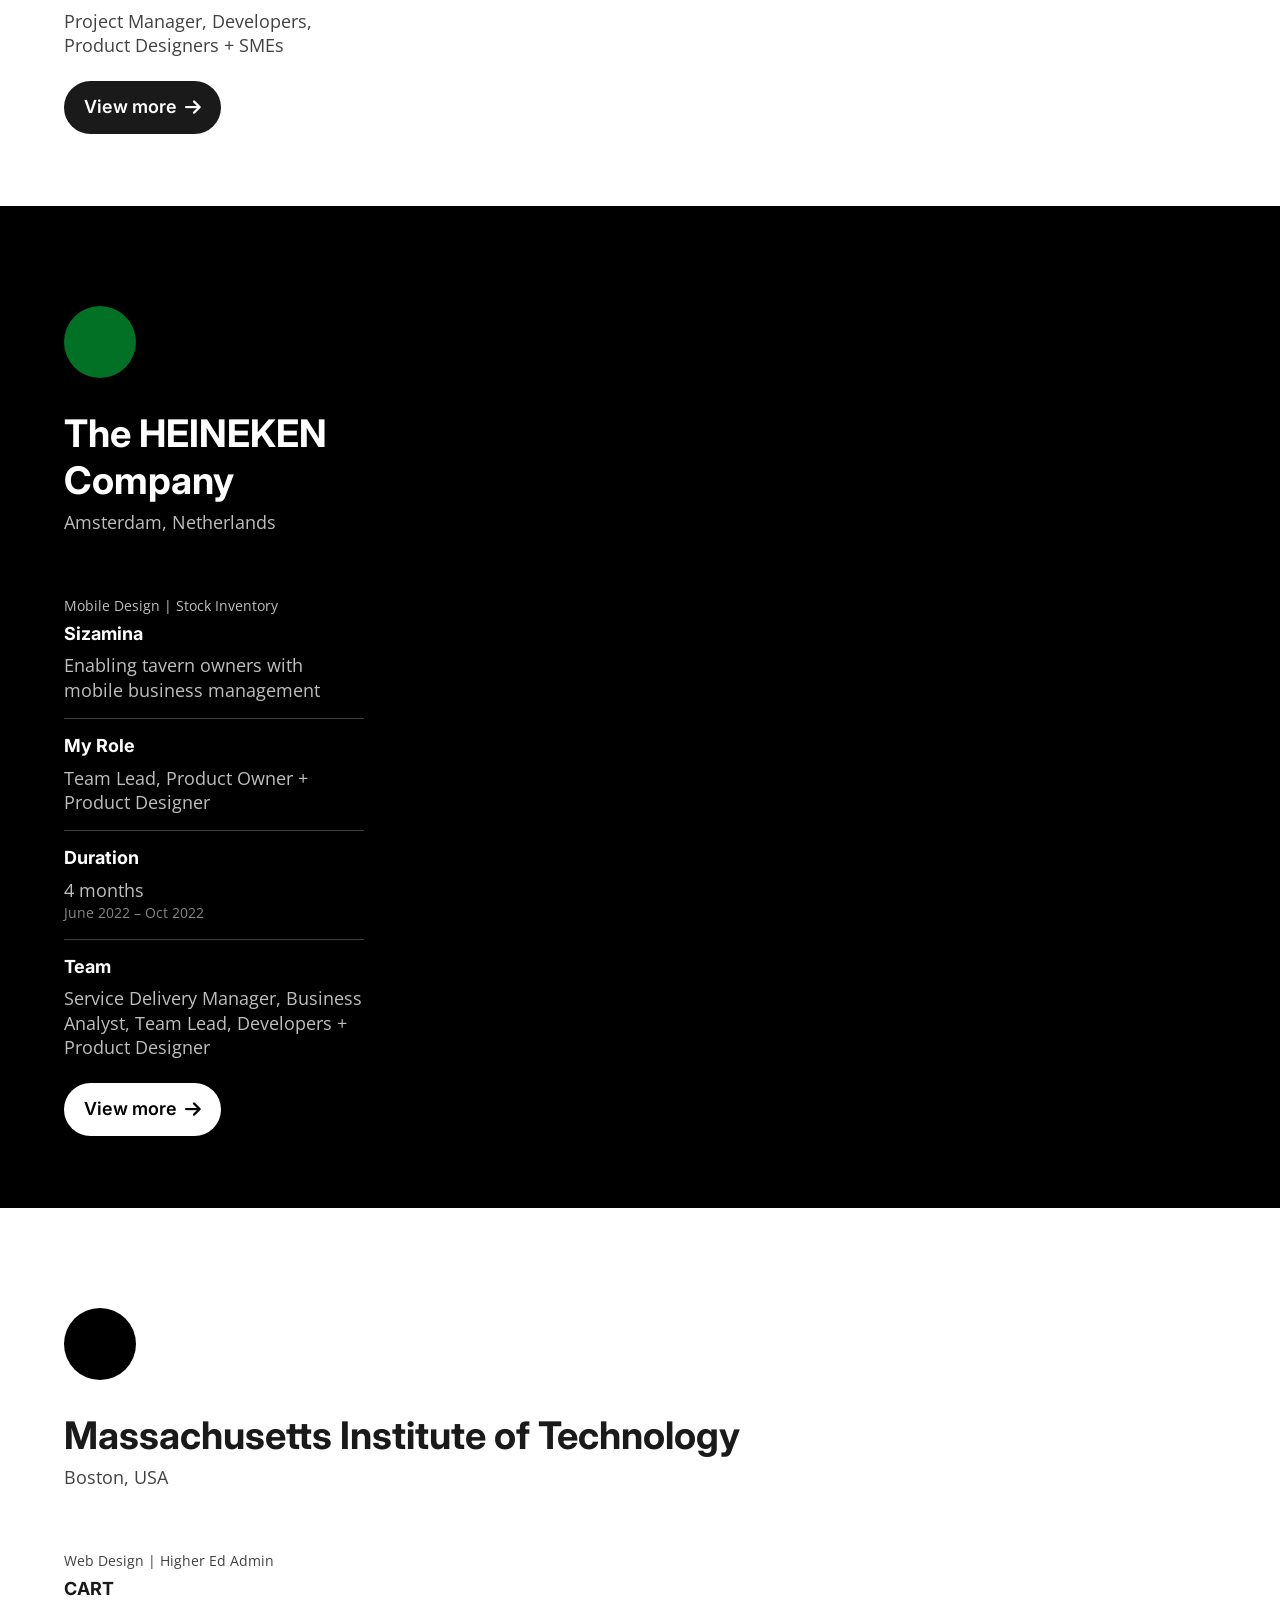
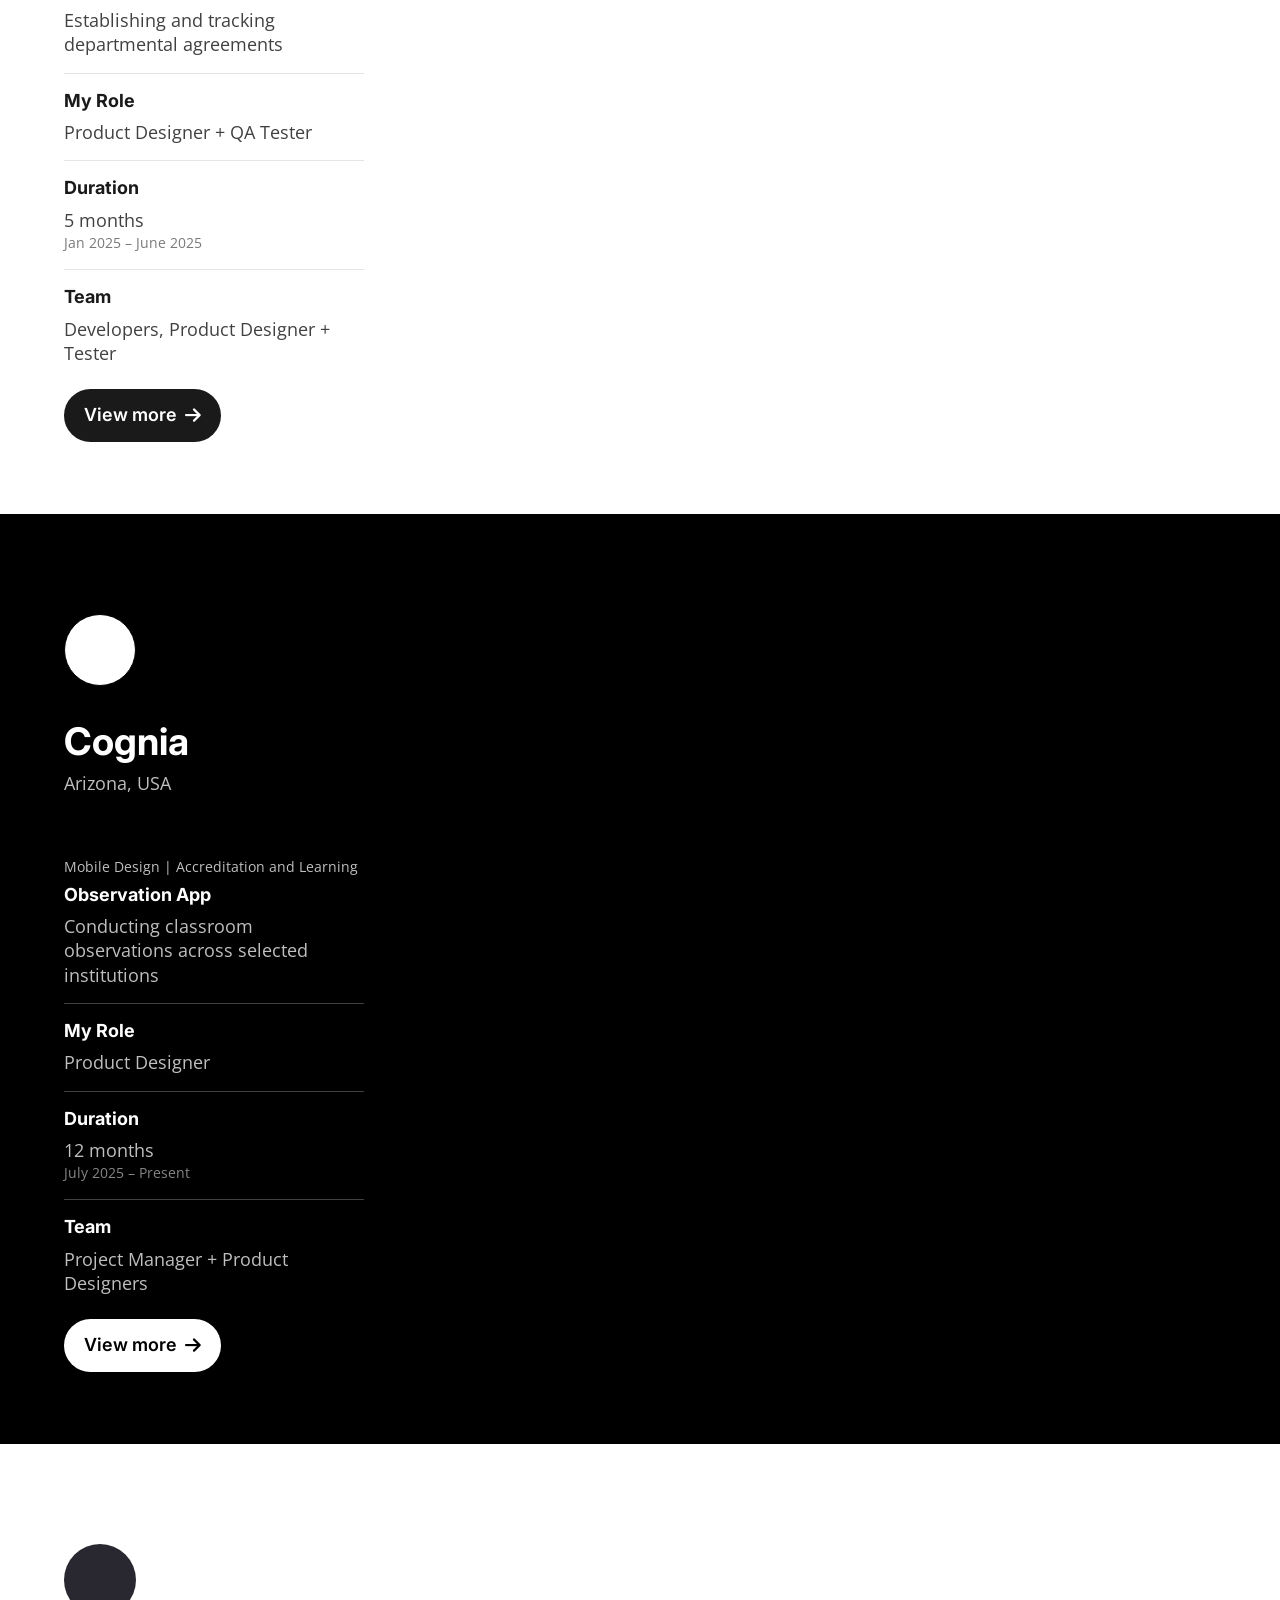
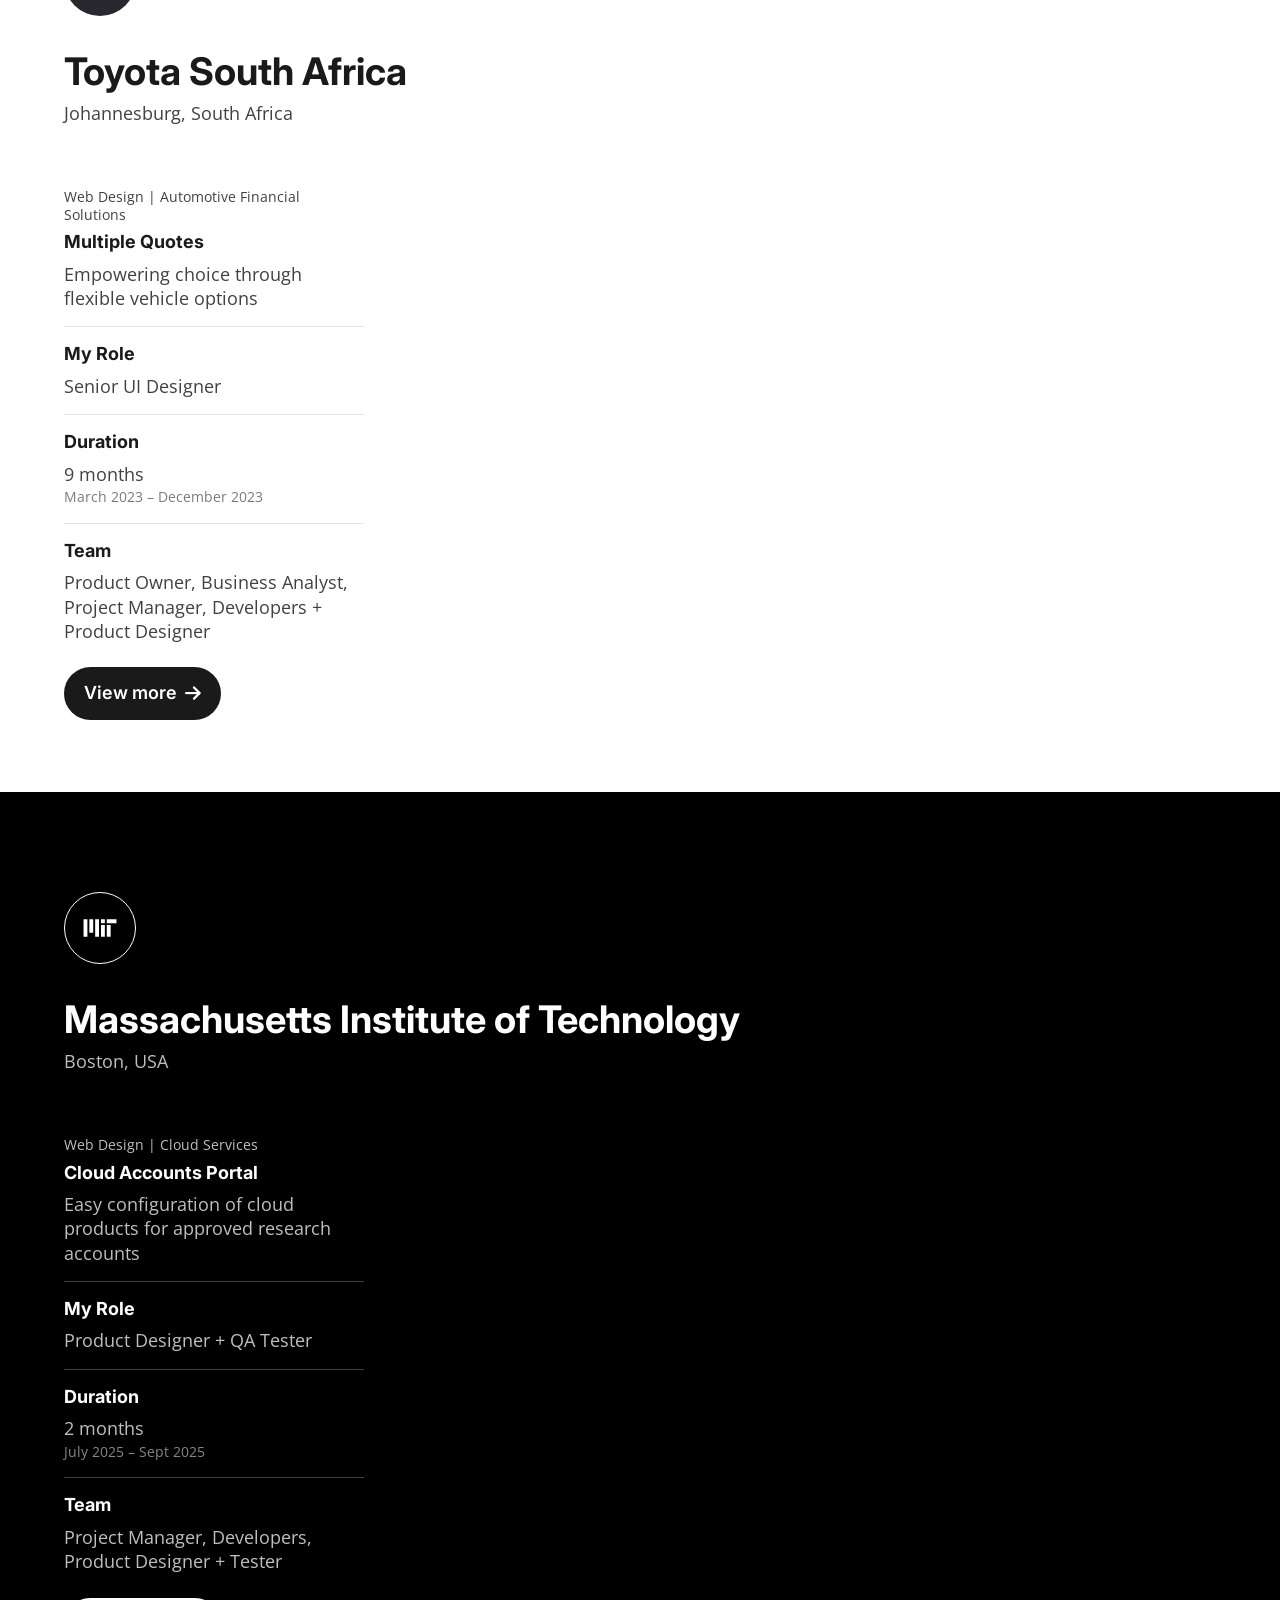
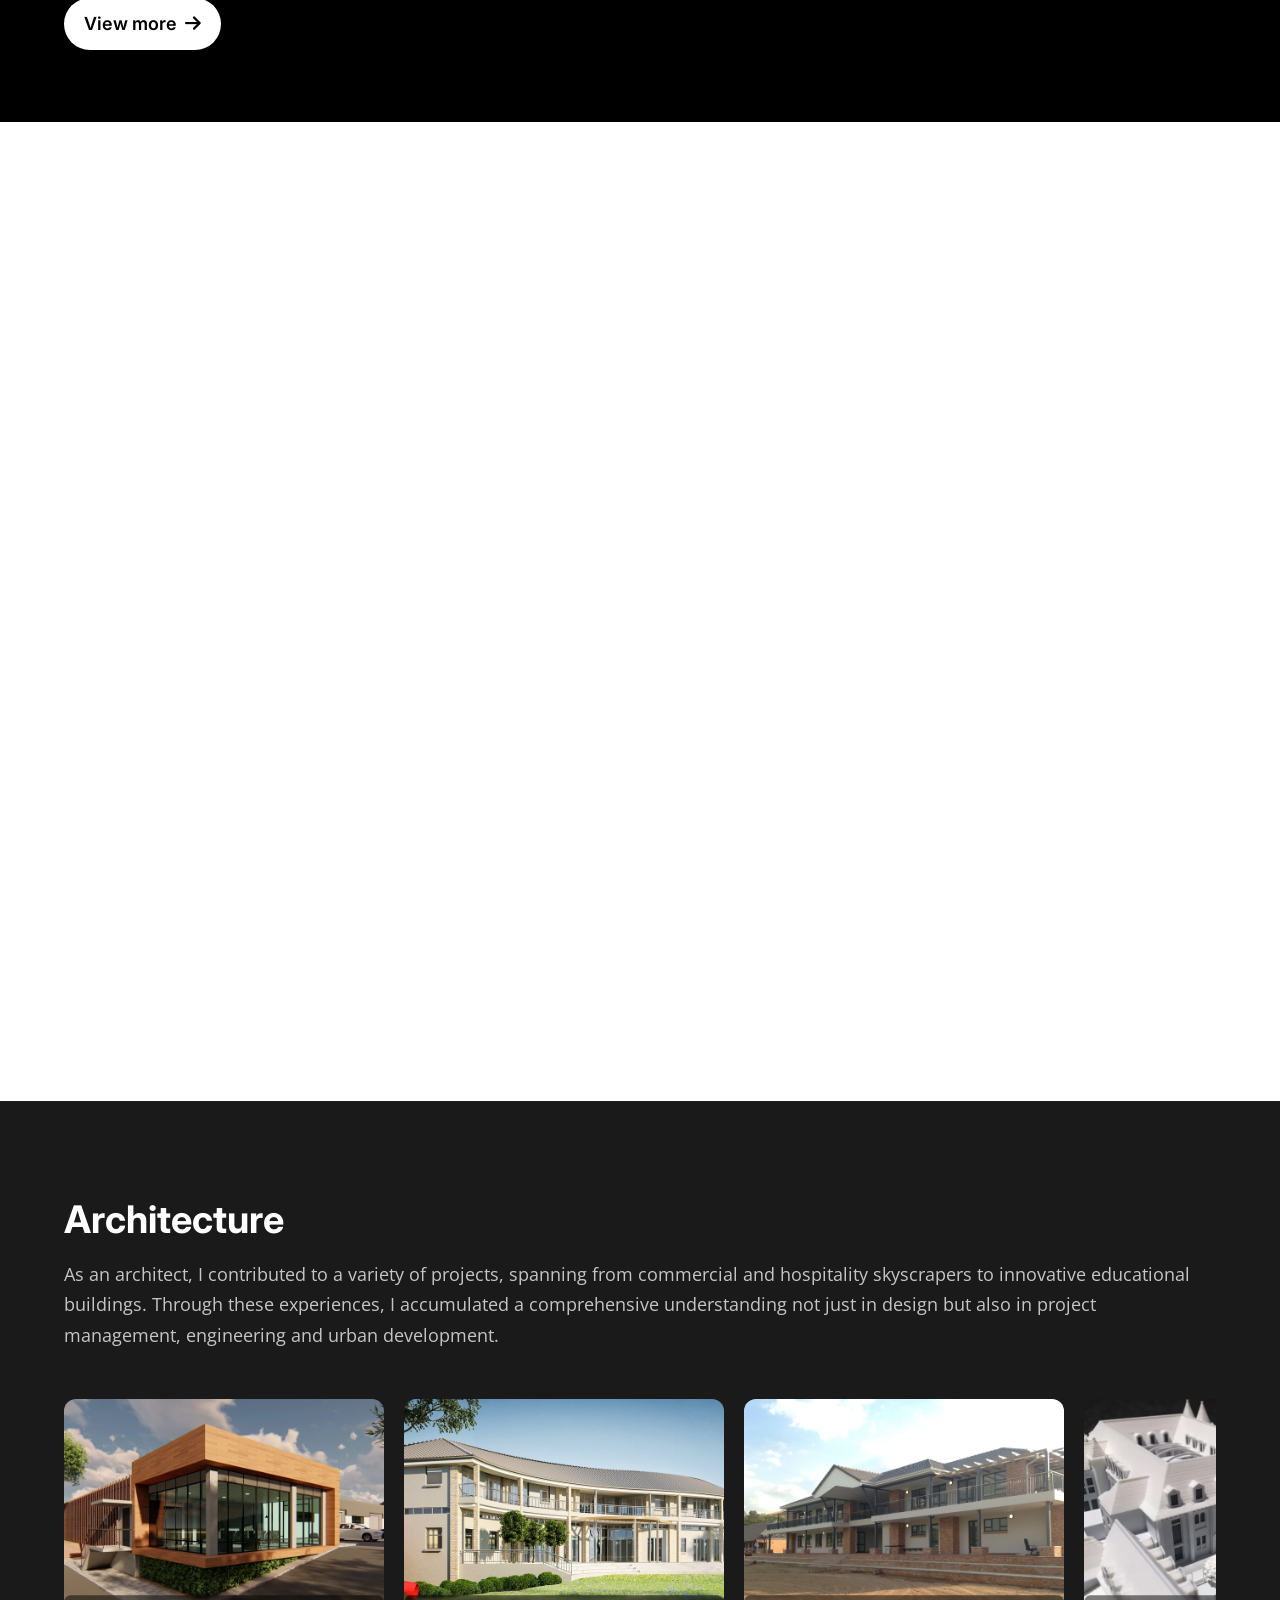
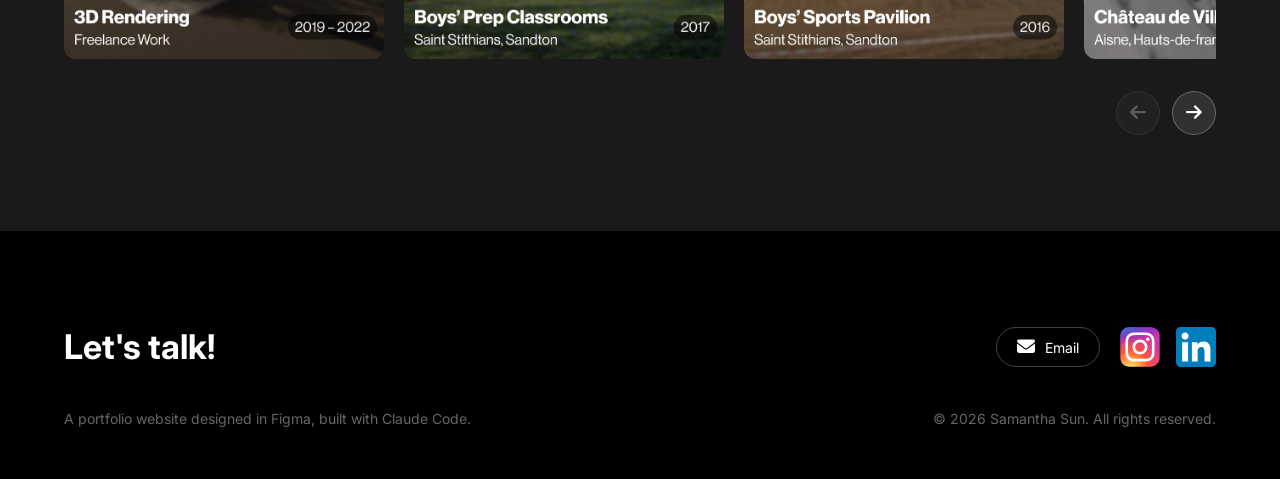
==== commit a976be66: "Add link-preview tags using profile photo Co-Authored-By: Claude Opus 5.5 <noreply@anthropic.com>" ====
--- a/index.html
+++ b/index.html
@@ -4,7 +4,18 @@
   <meta charset="UTF-8" />
   <meta name="viewport" content="width=device-width, initial-scale=1.0" />
   <title>Samantha Sun - Senior Product Designer</title>
-  <meta name="description" content="Portfolio of Samantha Sun - Senior Product Designer />
+  <meta name="description" content="Portfolio of Samantha Sun - Senior Product Designer" />
+
+  <!-- Link previews -->
+  <meta property="og:type" content="website" />
+  <meta property="og:url" content="https://sam-jf-sun.github.io/portfolio/" />
+  <meta property="og:title" content="Samantha Sun - Senior Product Designer" />
+  <meta property="og:description" content="Portfolio of Samantha Sun - Senior Product Designer" />
+  <meta property="og:image" content="https://sam-jf-sun.github.io/portfolio/assets/about/profile_preview.jpg" />
+  <meta property="og:image:width" content="630" />
+  <meta property="og:image:height" content="630" />
+  <meta property="og:image:alt" content="Portrait of Samantha Sun" />
+  <meta name="twitter:card" content="summary" />
 
   <!-- Favicon -->
   <link rel="icon" type="image/svg+xml" href="data:image/svg+xml,<svg xmlns='http://www.w3.org/2000/svg' viewBox='0 0 32 32'><rect width='32' height='32' rx='8' fill='%23f3ecfd'/><text x='50%25' y='54%25' dominant-baseline='middle' text-anchor='middle' font-family='Inter,sans-serif' font-weight='700' font-size='14' fill='%23784F68'>SS</text></svg>" />
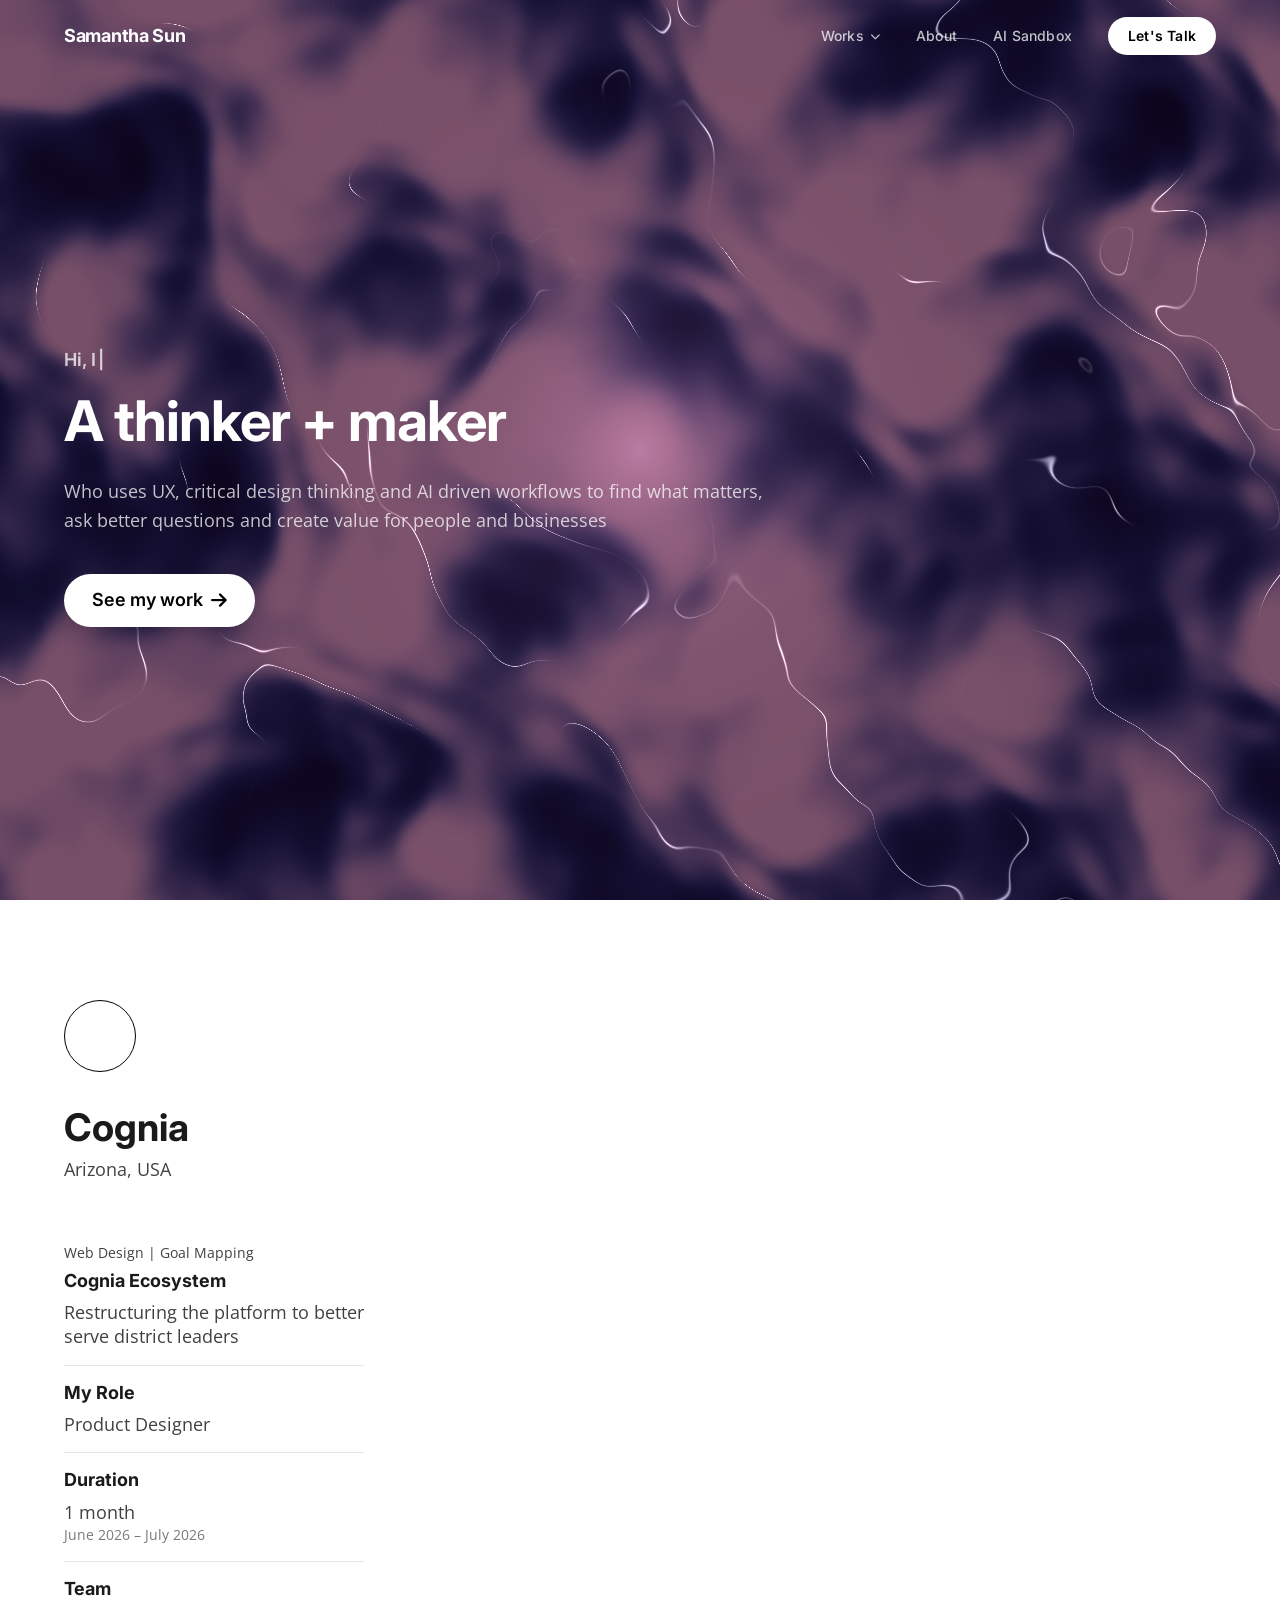
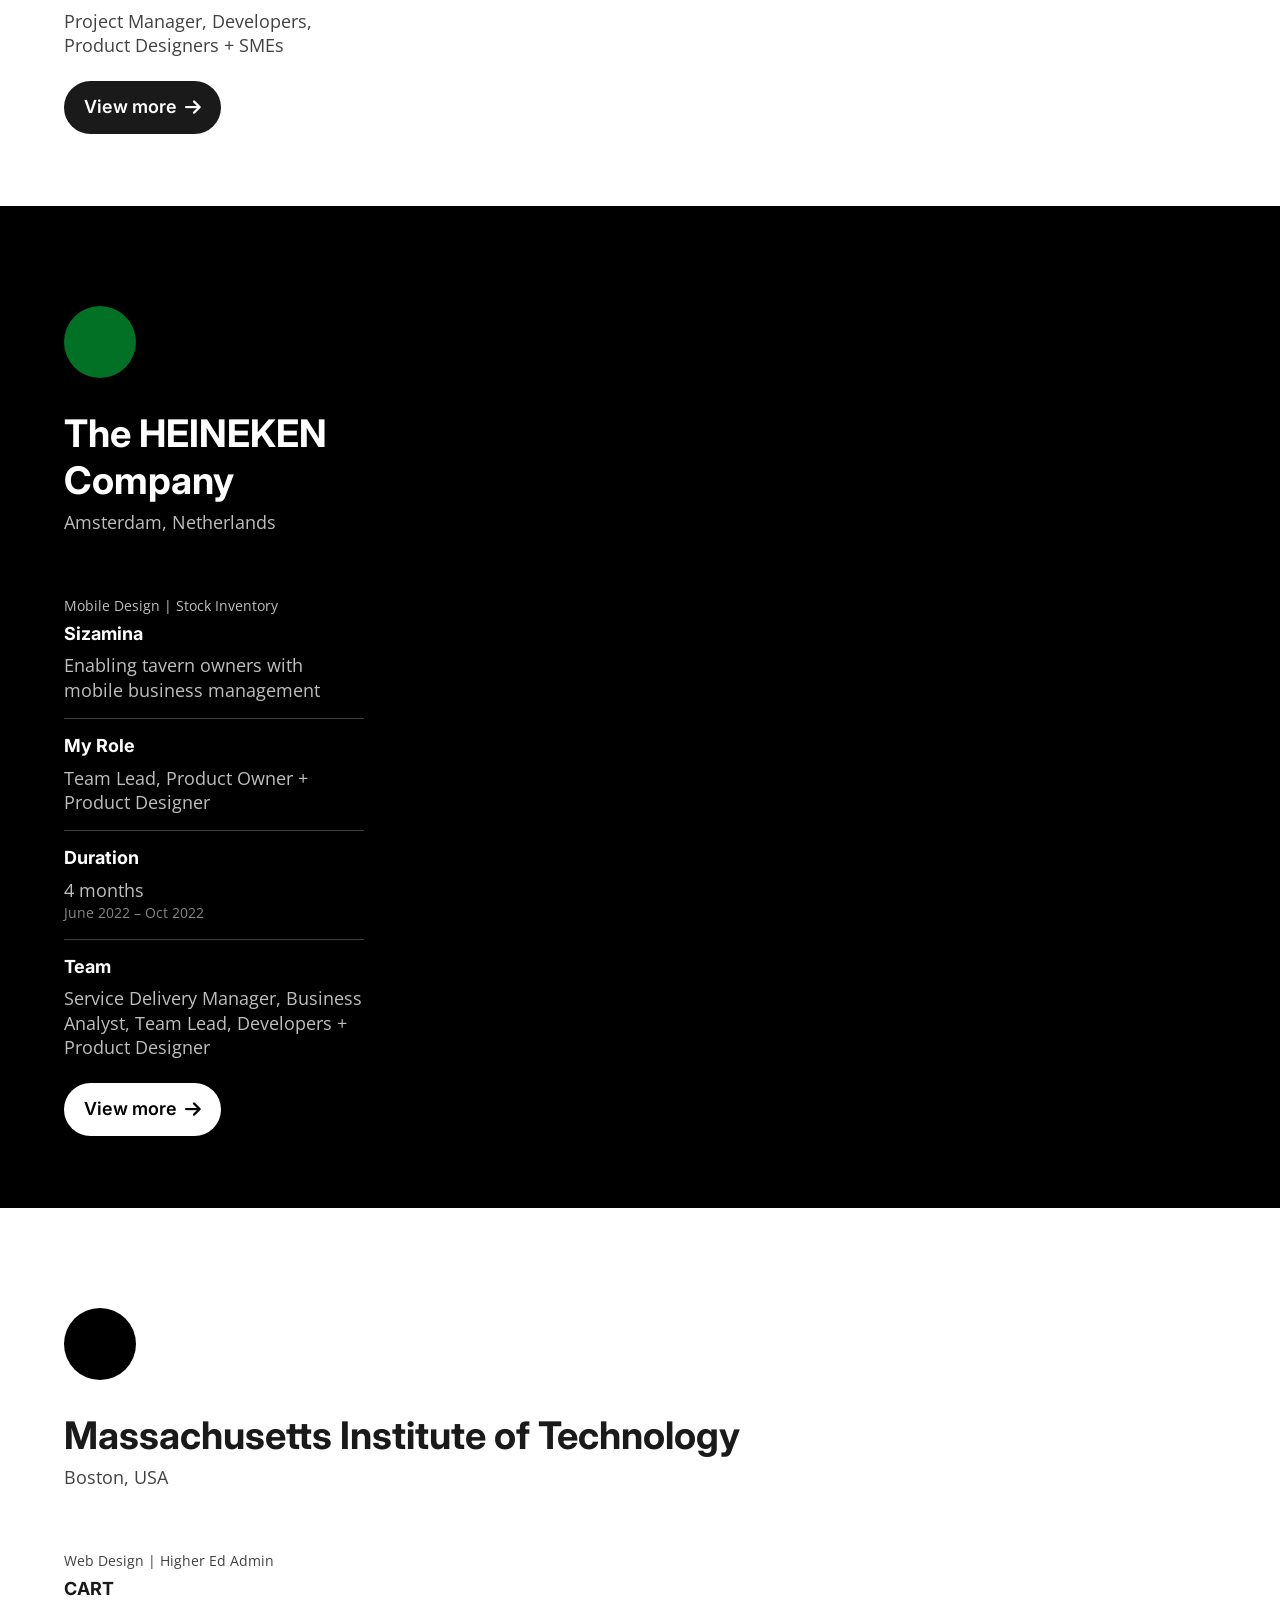
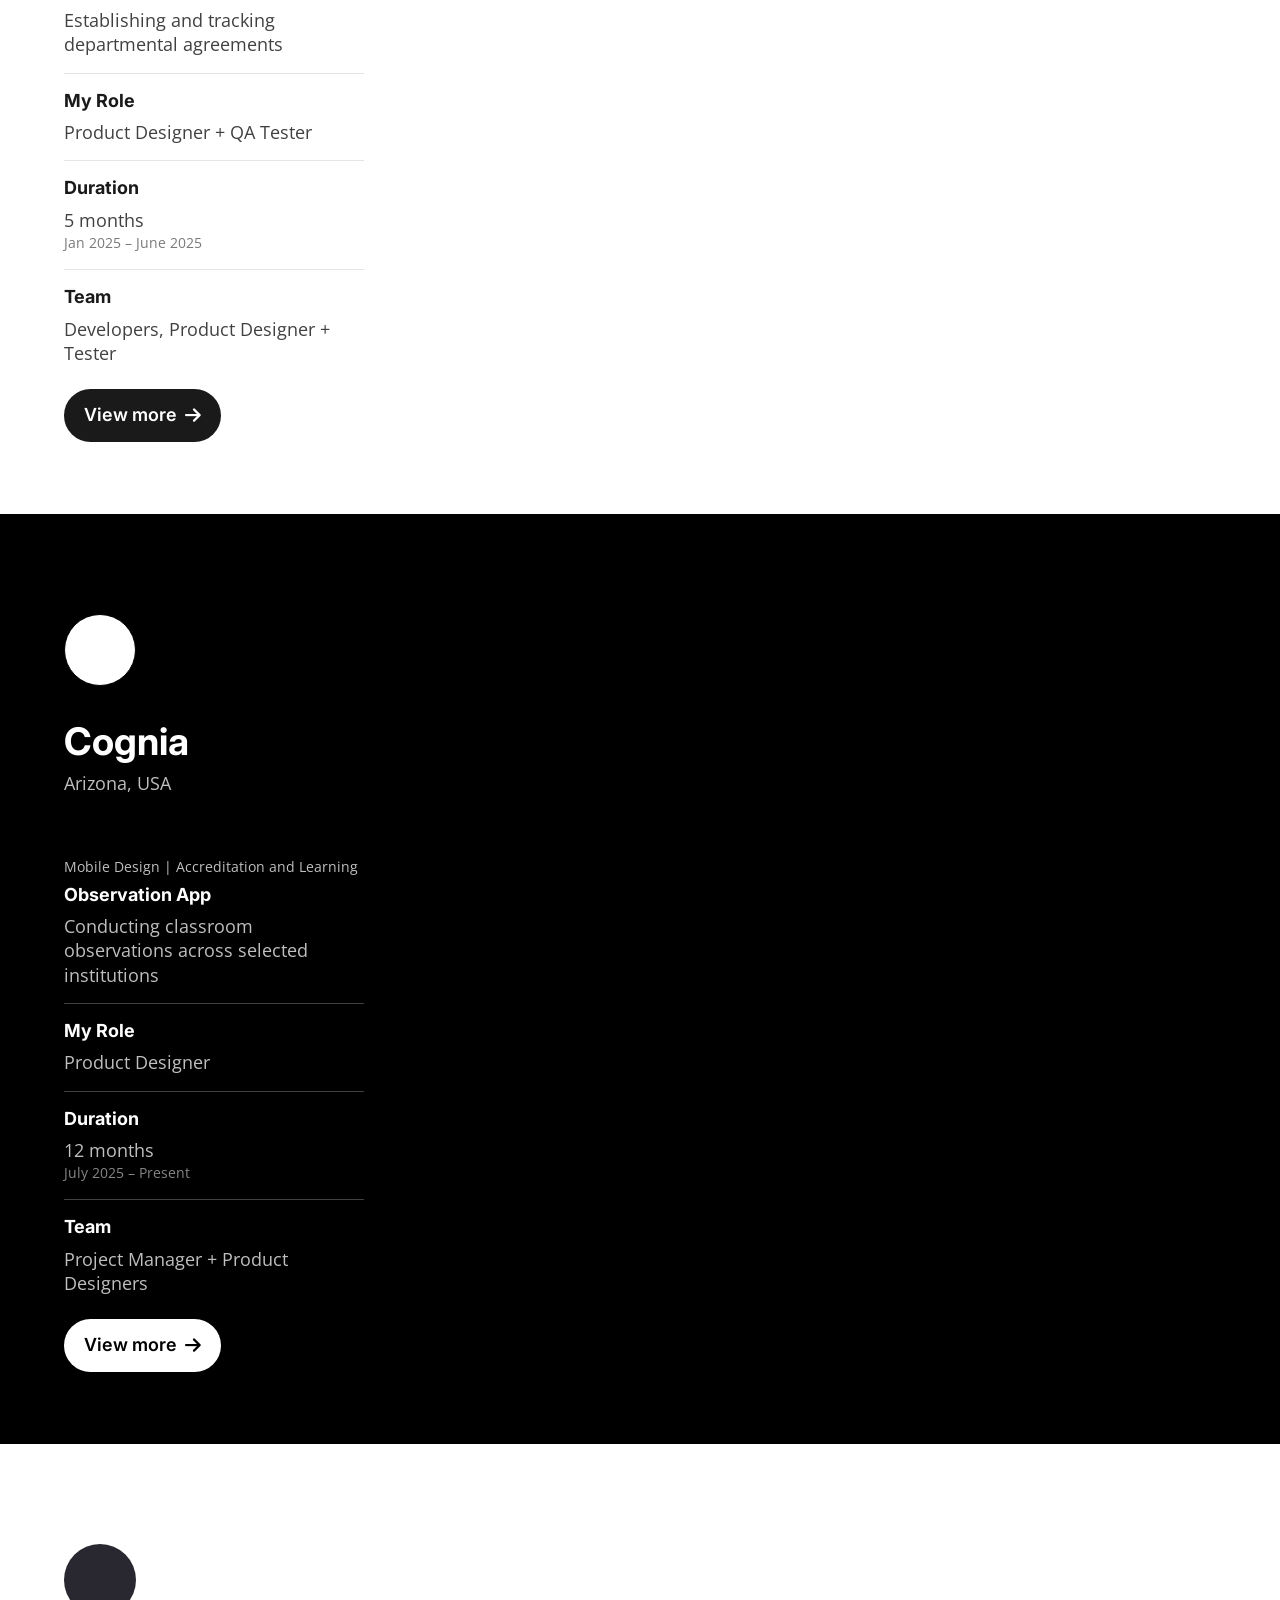
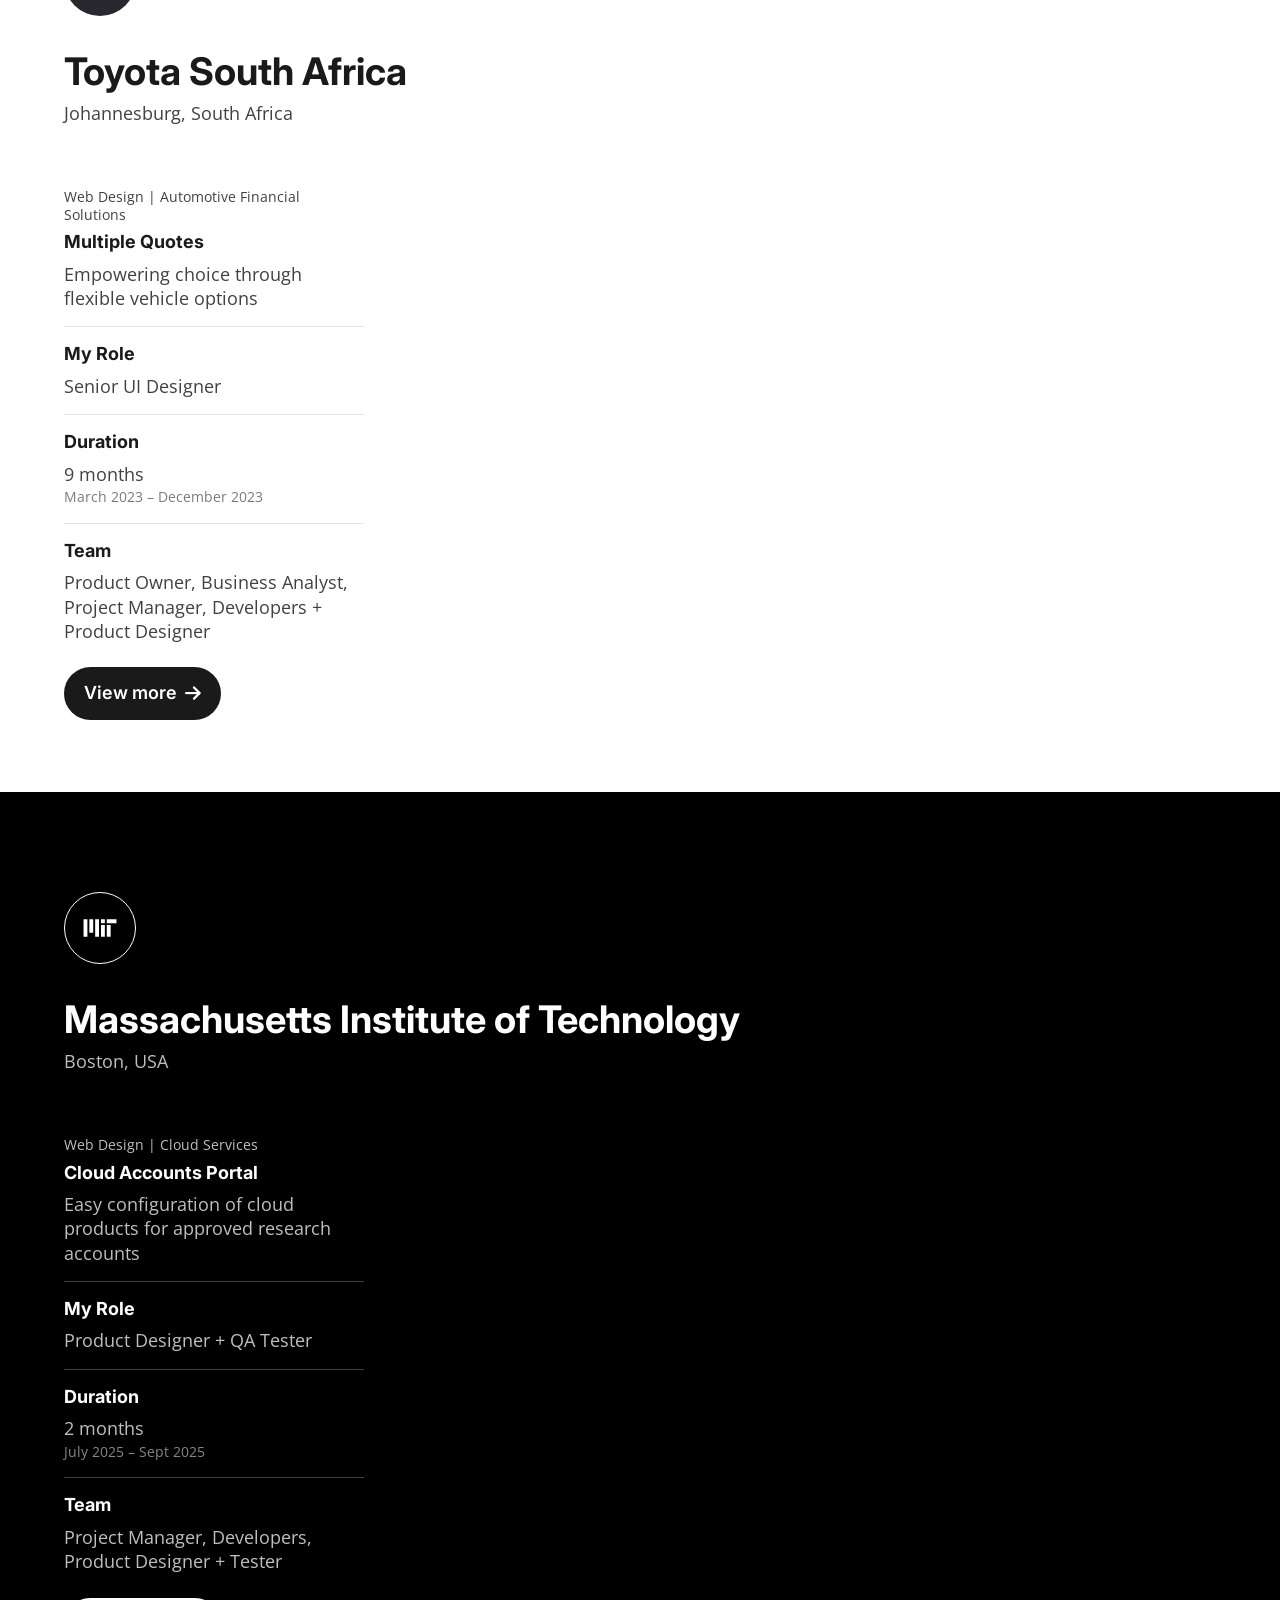
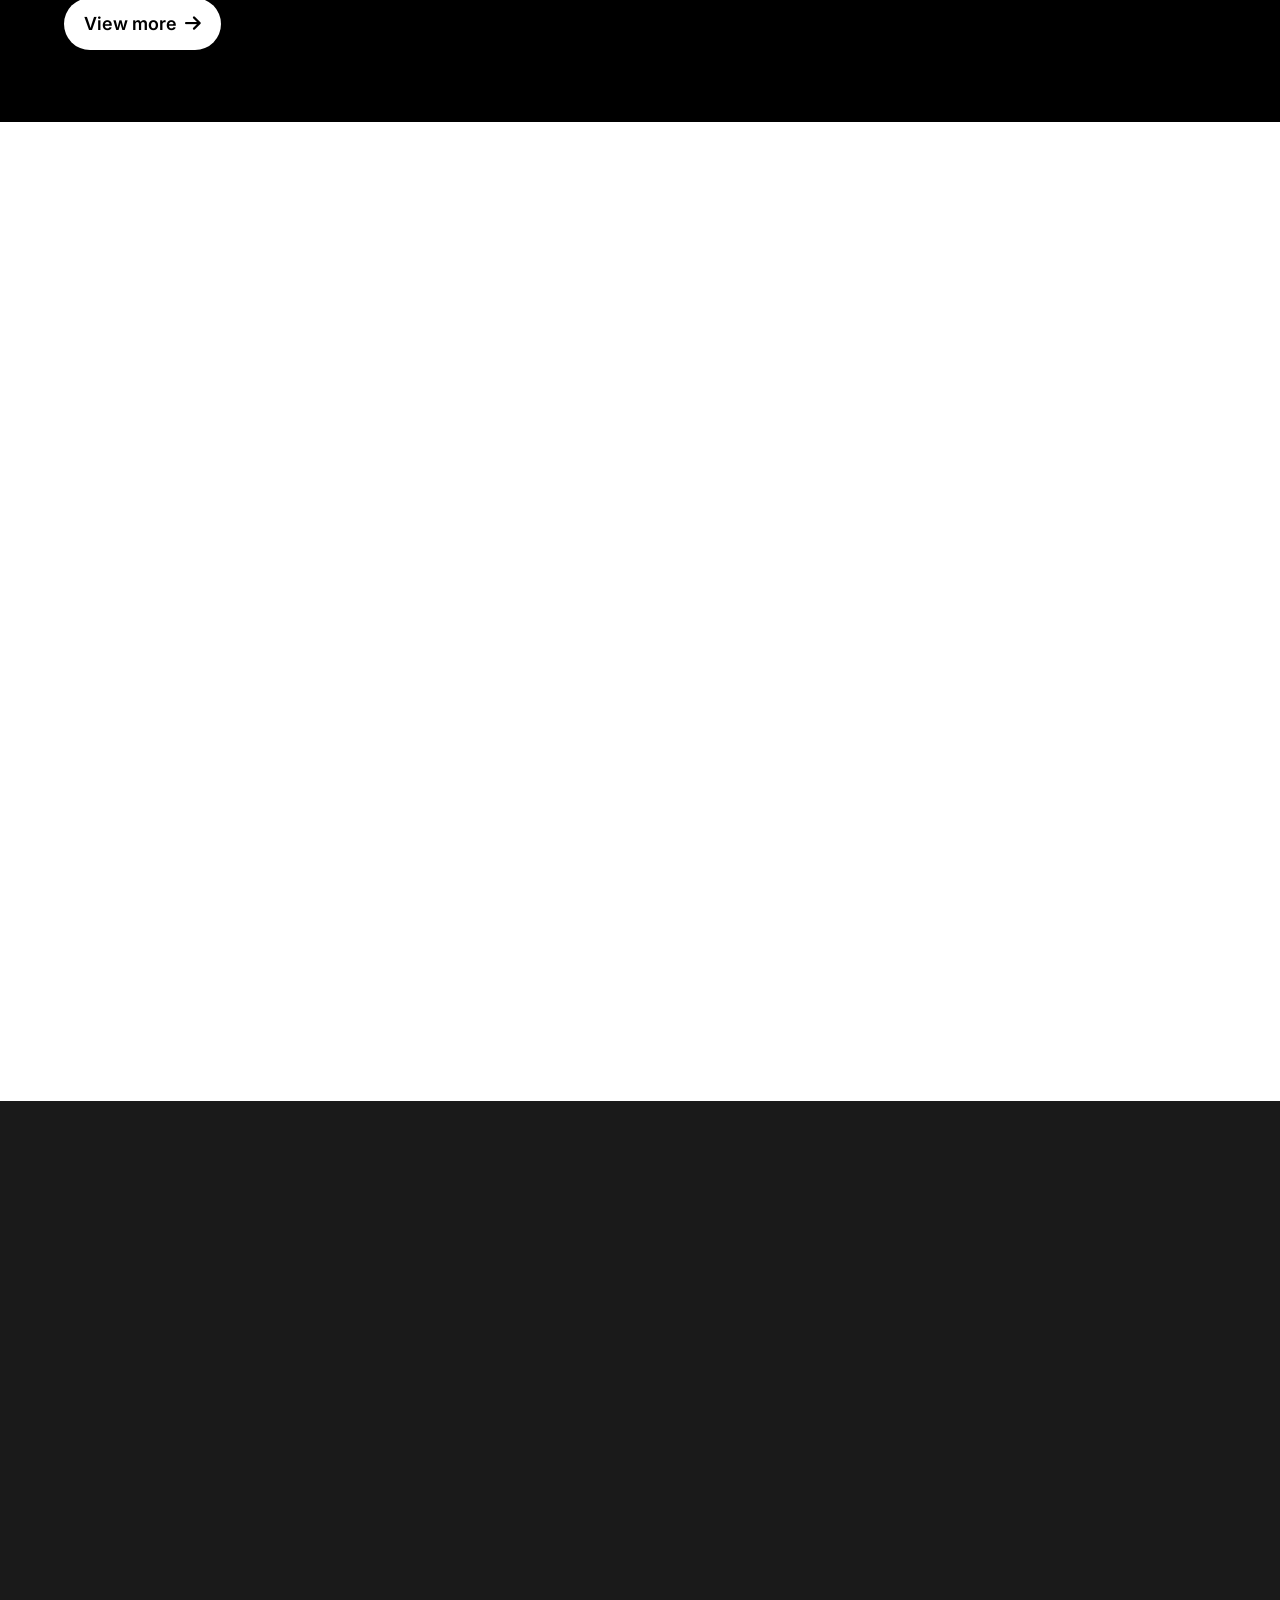
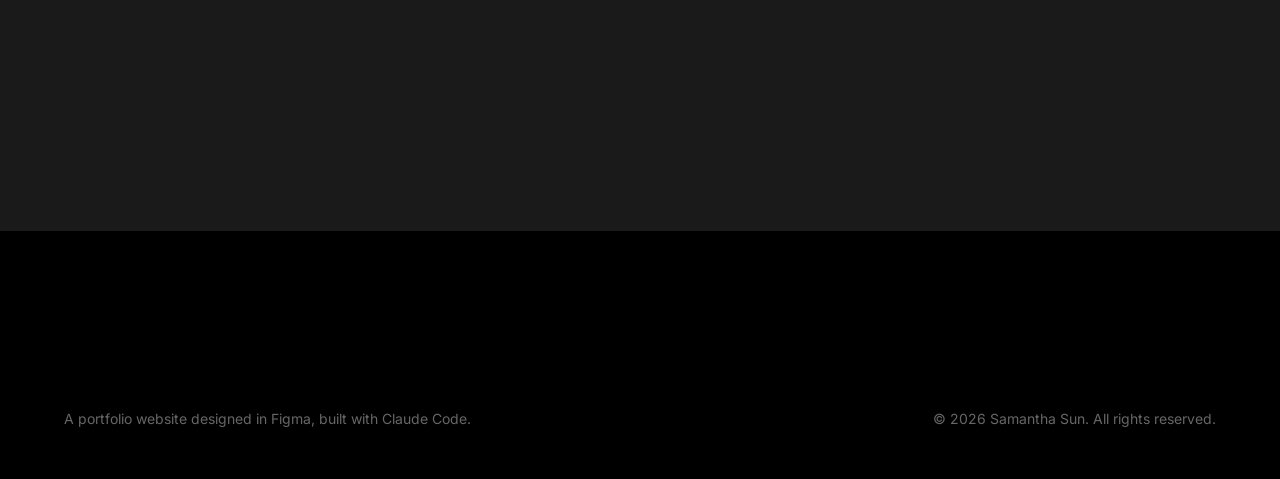
==== commit 56182ac4: "Use Senior-level Product Designer title and uncropped wide link preview Co-Authored-By: Claude Opus " ====
--- a/index.html
+++ b/index.html
@@ -3,19 +3,19 @@
 <head>
   <meta charset="UTF-8" />
   <meta name="viewport" content="width=device-width, initial-scale=1.0" />
-  <title>Samantha Sun - Senior Product Designer</title>
-  <meta name="description" content="Portfolio of Samantha Sun - Senior Product Designer" />
+  <title>Samantha Sun - Senior-level Product Designer</title>
+  <meta name="description" content="Portfolio of Samantha Sun - Senior-level Product Designer" />
 
   <!-- Link previews -->
   <meta property="og:type" content="website" />
   <meta property="og:url" content="https://sam-jf-sun.github.io/portfolio/" />
-  <meta property="og:title" content="Samantha Sun - Senior Product Designer" />
-  <meta property="og:description" content="Portfolio of Samantha Sun - Senior Product Designer" />
-  <meta property="og:image" content="https://sam-jf-sun.github.io/portfolio/assets/about/profile_preview.jpg" />
-  <meta property="og:image:width" content="630" />
+  <meta property="og:title" content="Samantha Sun - Senior-level Product Designer" />
+  <meta property="og:description" content="Portfolio of Samantha Sun - Senior-level Product Designer" />
+  <meta property="og:image" content="https://sam-jf-sun.github.io/portfolio/assets/about/link_preview.jpg" />
+  <meta property="og:image:width" content="1200" />
   <meta property="og:image:height" content="630" />
   <meta property="og:image:alt" content="Portrait of Samantha Sun" />
-  <meta name="twitter:card" content="summary" />
+  <meta name="twitter:card" content="summary_large_image" />
 
   <!-- Favicon -->
   <link rel="icon" type="image/svg+xml" href="data:image/svg+xml,<svg xmlns='http://www.w3.org/2000/svg' viewBox='0 0 32 32'><rect width='32' height='32' rx='8' fill='%23f3ecfd'/><text x='50%25' y='54%25' dominant-baseline='middle' text-anchor='middle' font-family='Inter,sans-serif' font-weight='700' font-size='14' fill='%23784F68'>SS</text></svg>" />
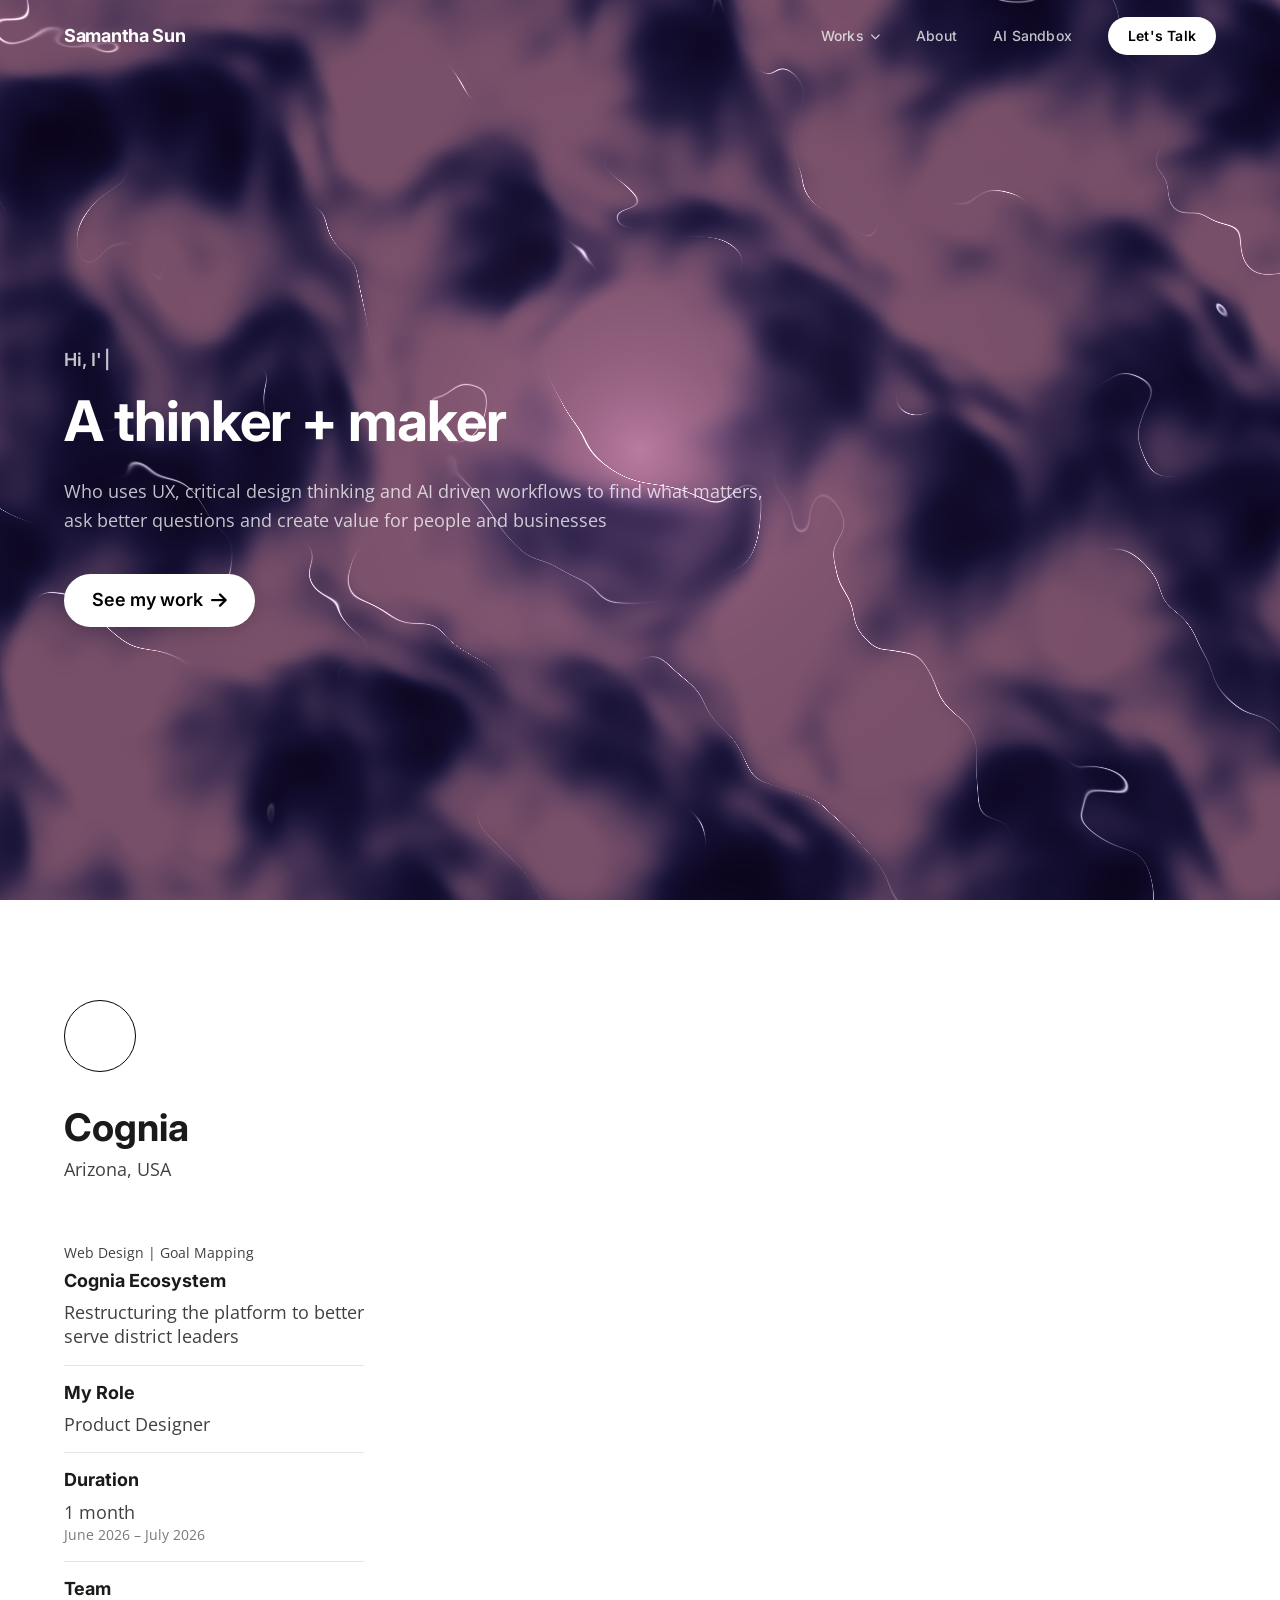
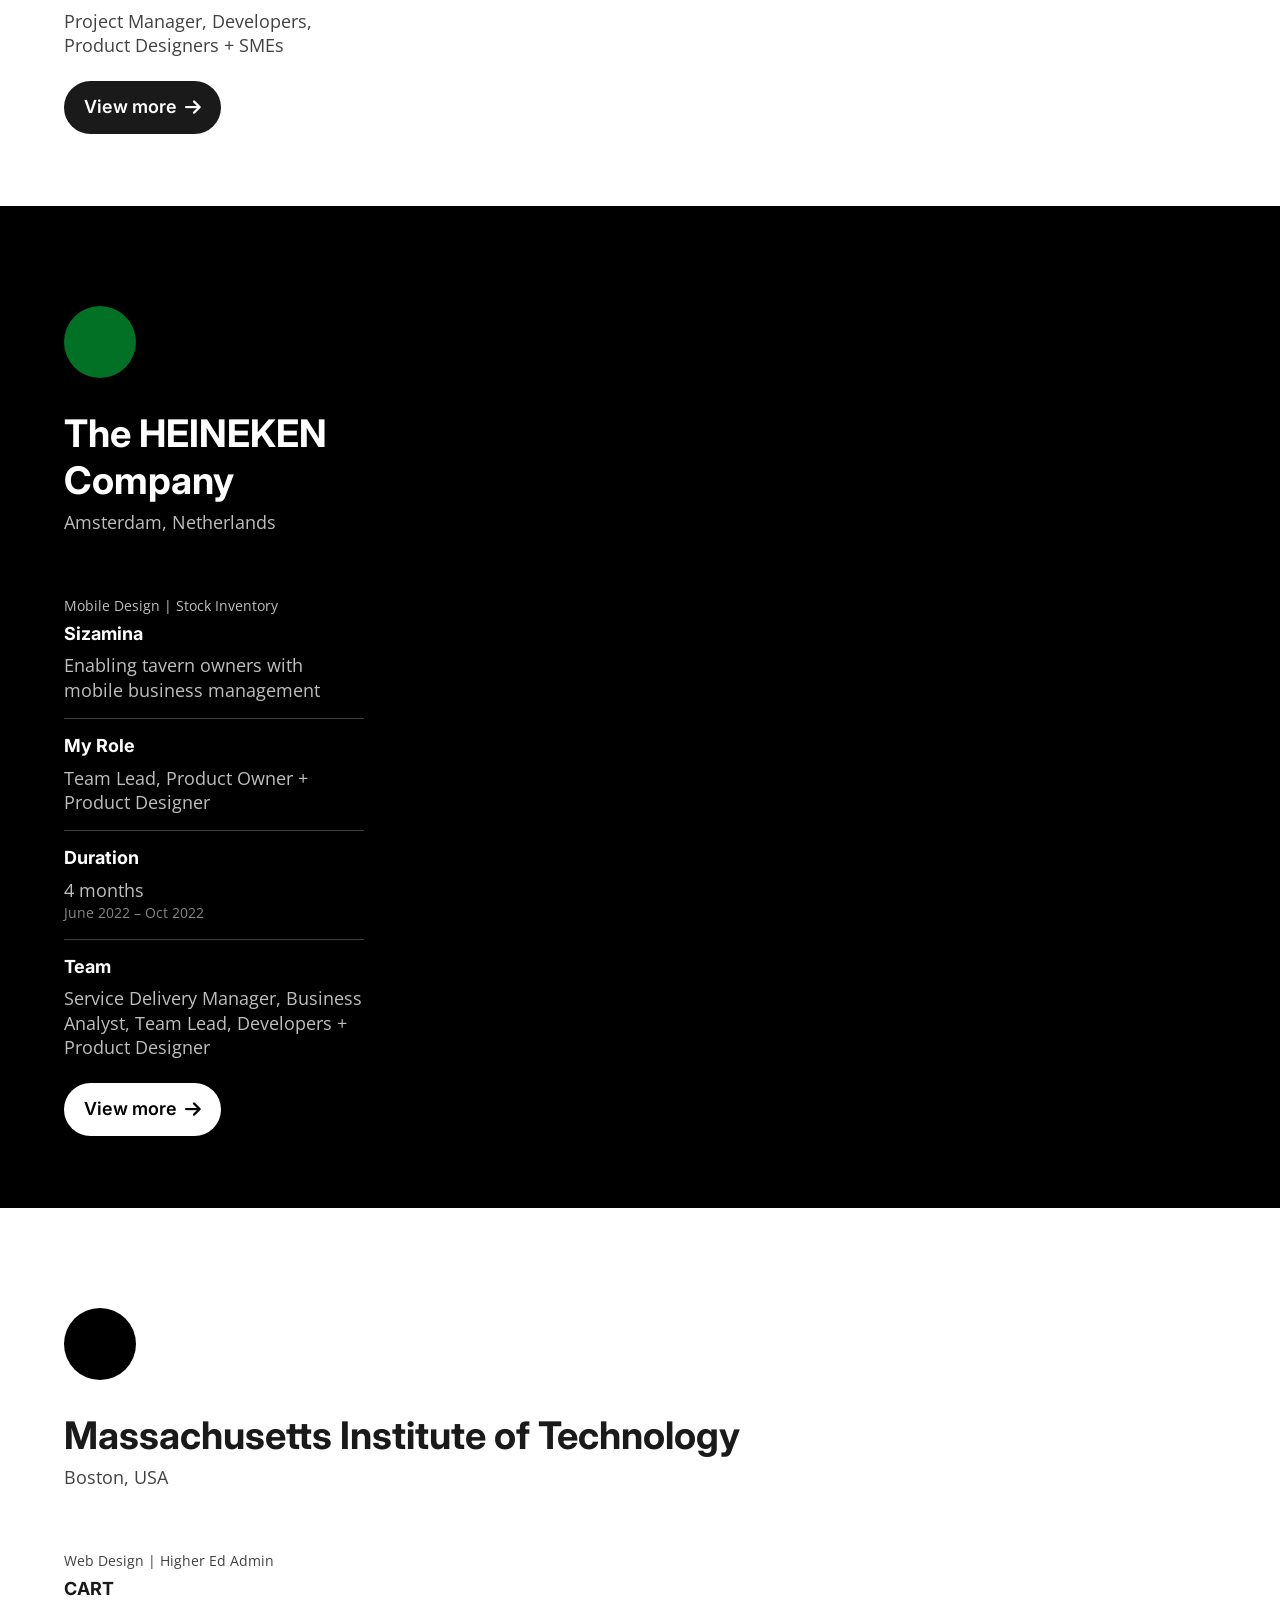
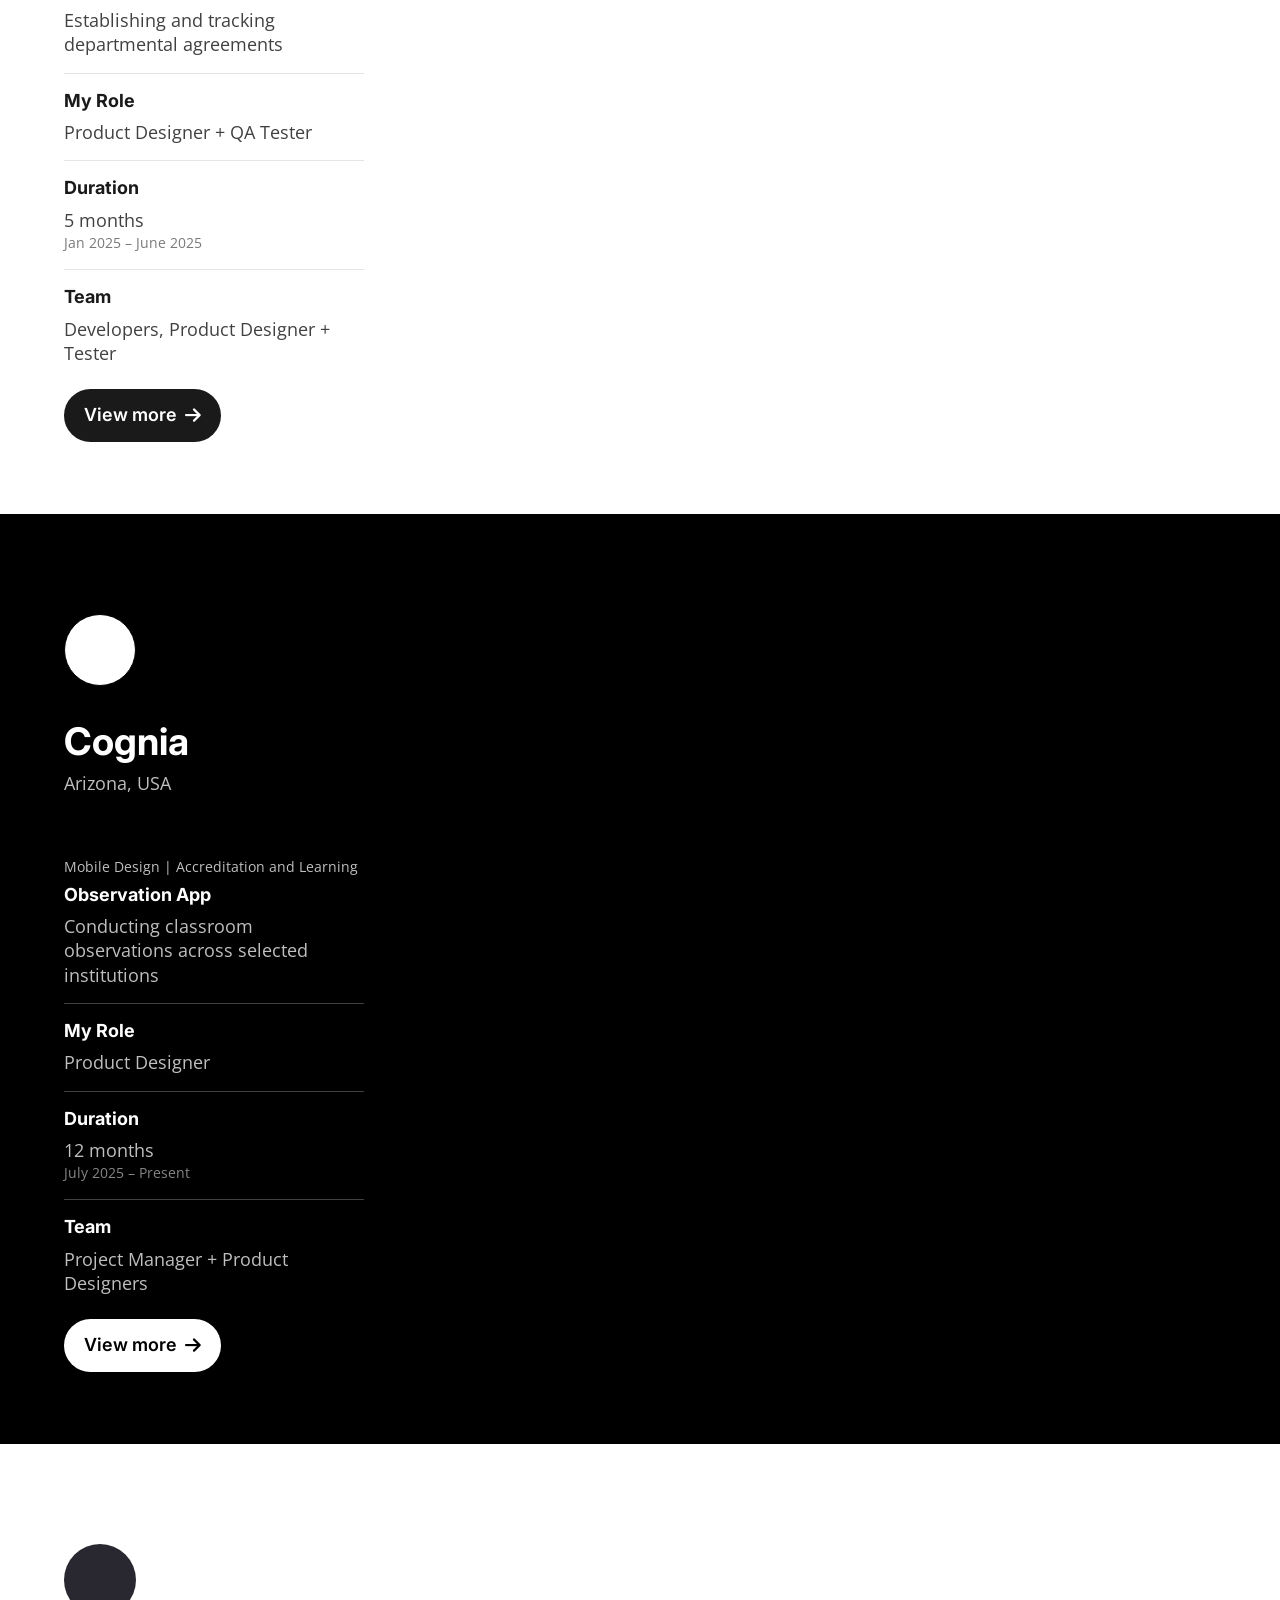
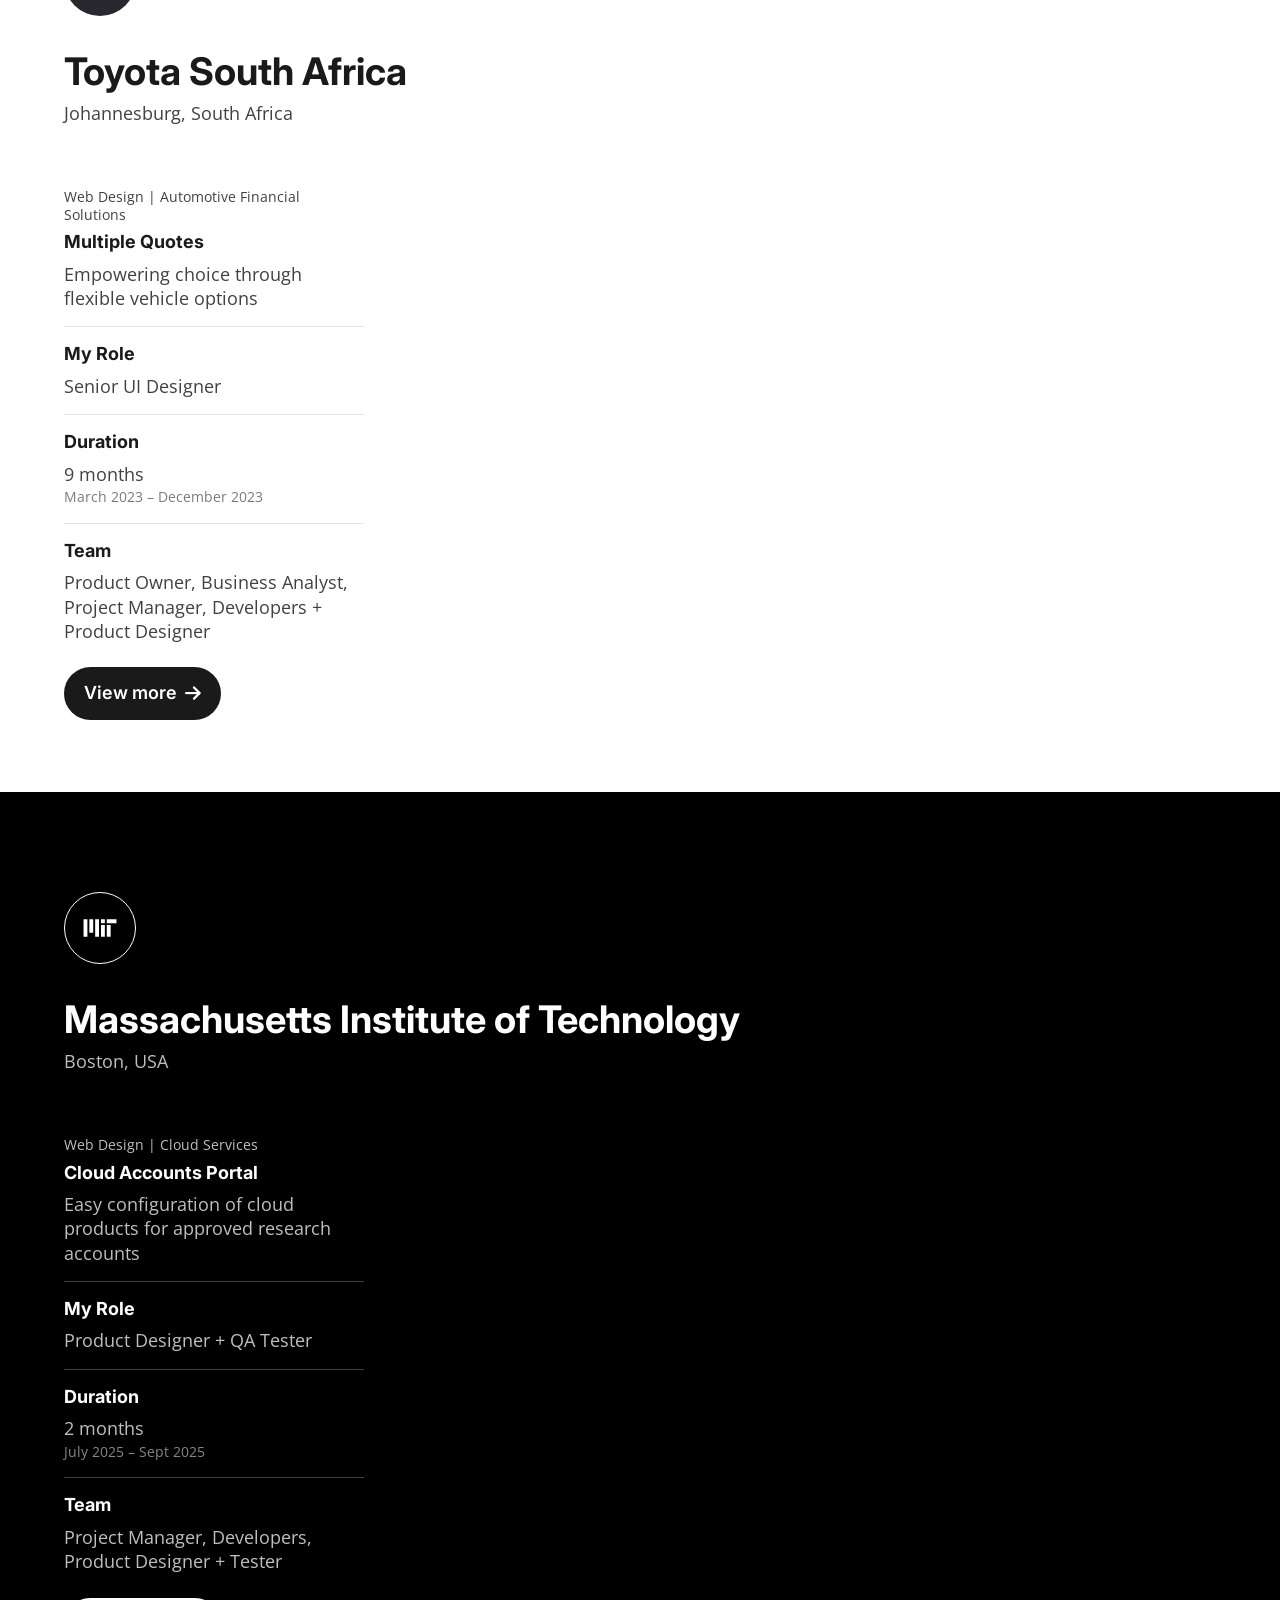
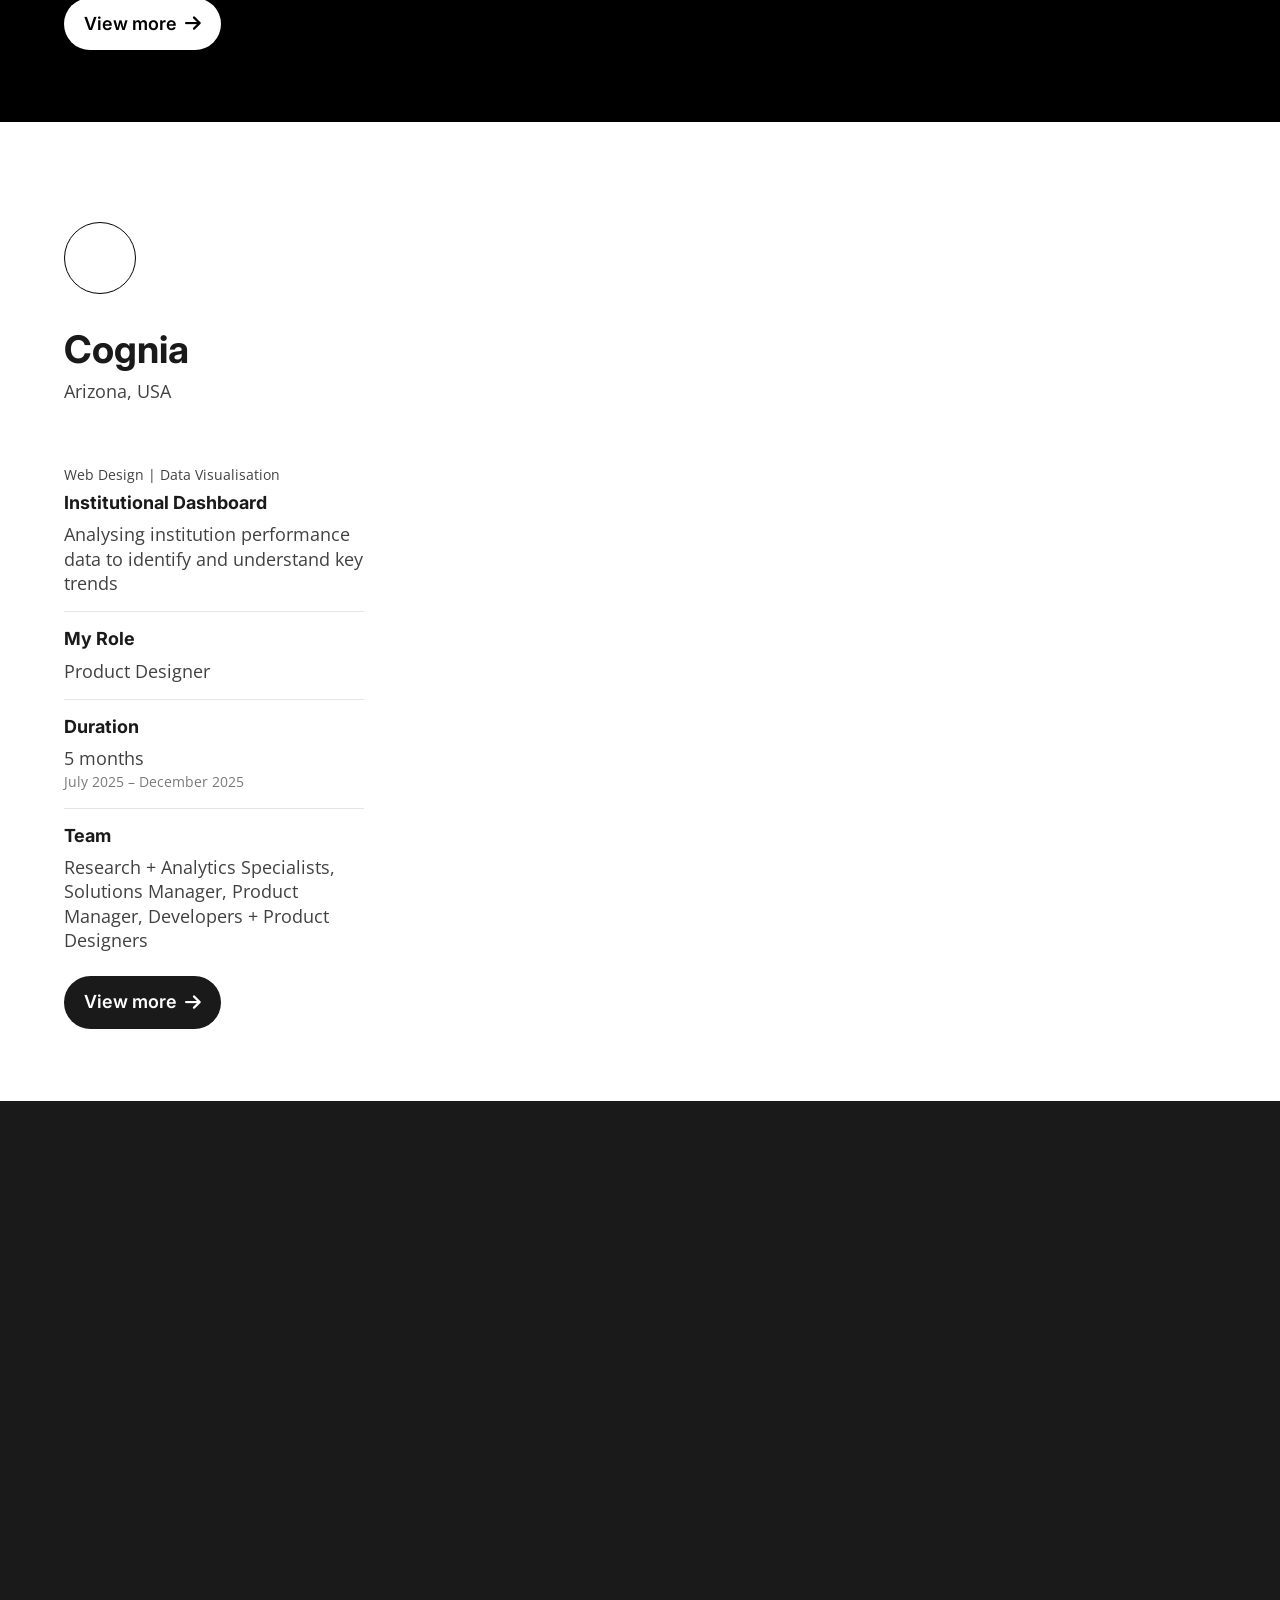
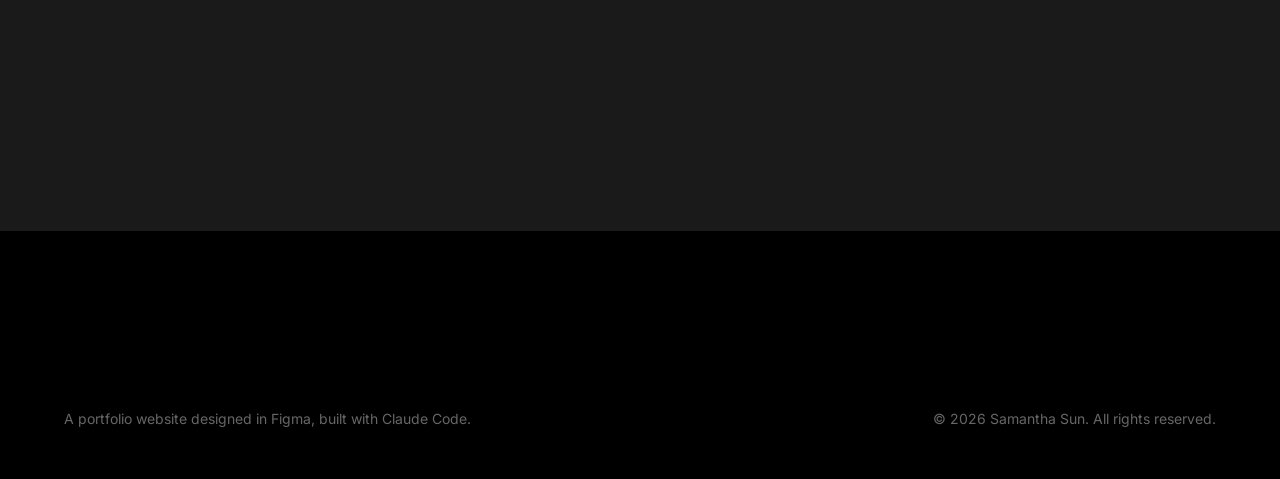
==== commit 433817e9: "Drop og:url so LinkedIn treats new link variants as fresh Co-Authored-By: Claude Opus 5.5 <noreply@a" ====
--- a/index.html
+++ b/index.html
@@ -8,7 +8,6 @@
 
   <!-- Link previews -->
   <meta property="og:type" content="website" />
-  <meta property="og:url" content="https://sam-jf-sun.github.io/portfolio/" />
   <meta property="og:title" content="Samantha Sun - Senior-level Product Designer" />
   <meta property="og:description" content="Portfolio of Samantha Sun - Senior-level Product Designer" />
   <meta property="og:image" content="https://sam-jf-sun.github.io/portfolio/assets/about/link_preview.jpg" />
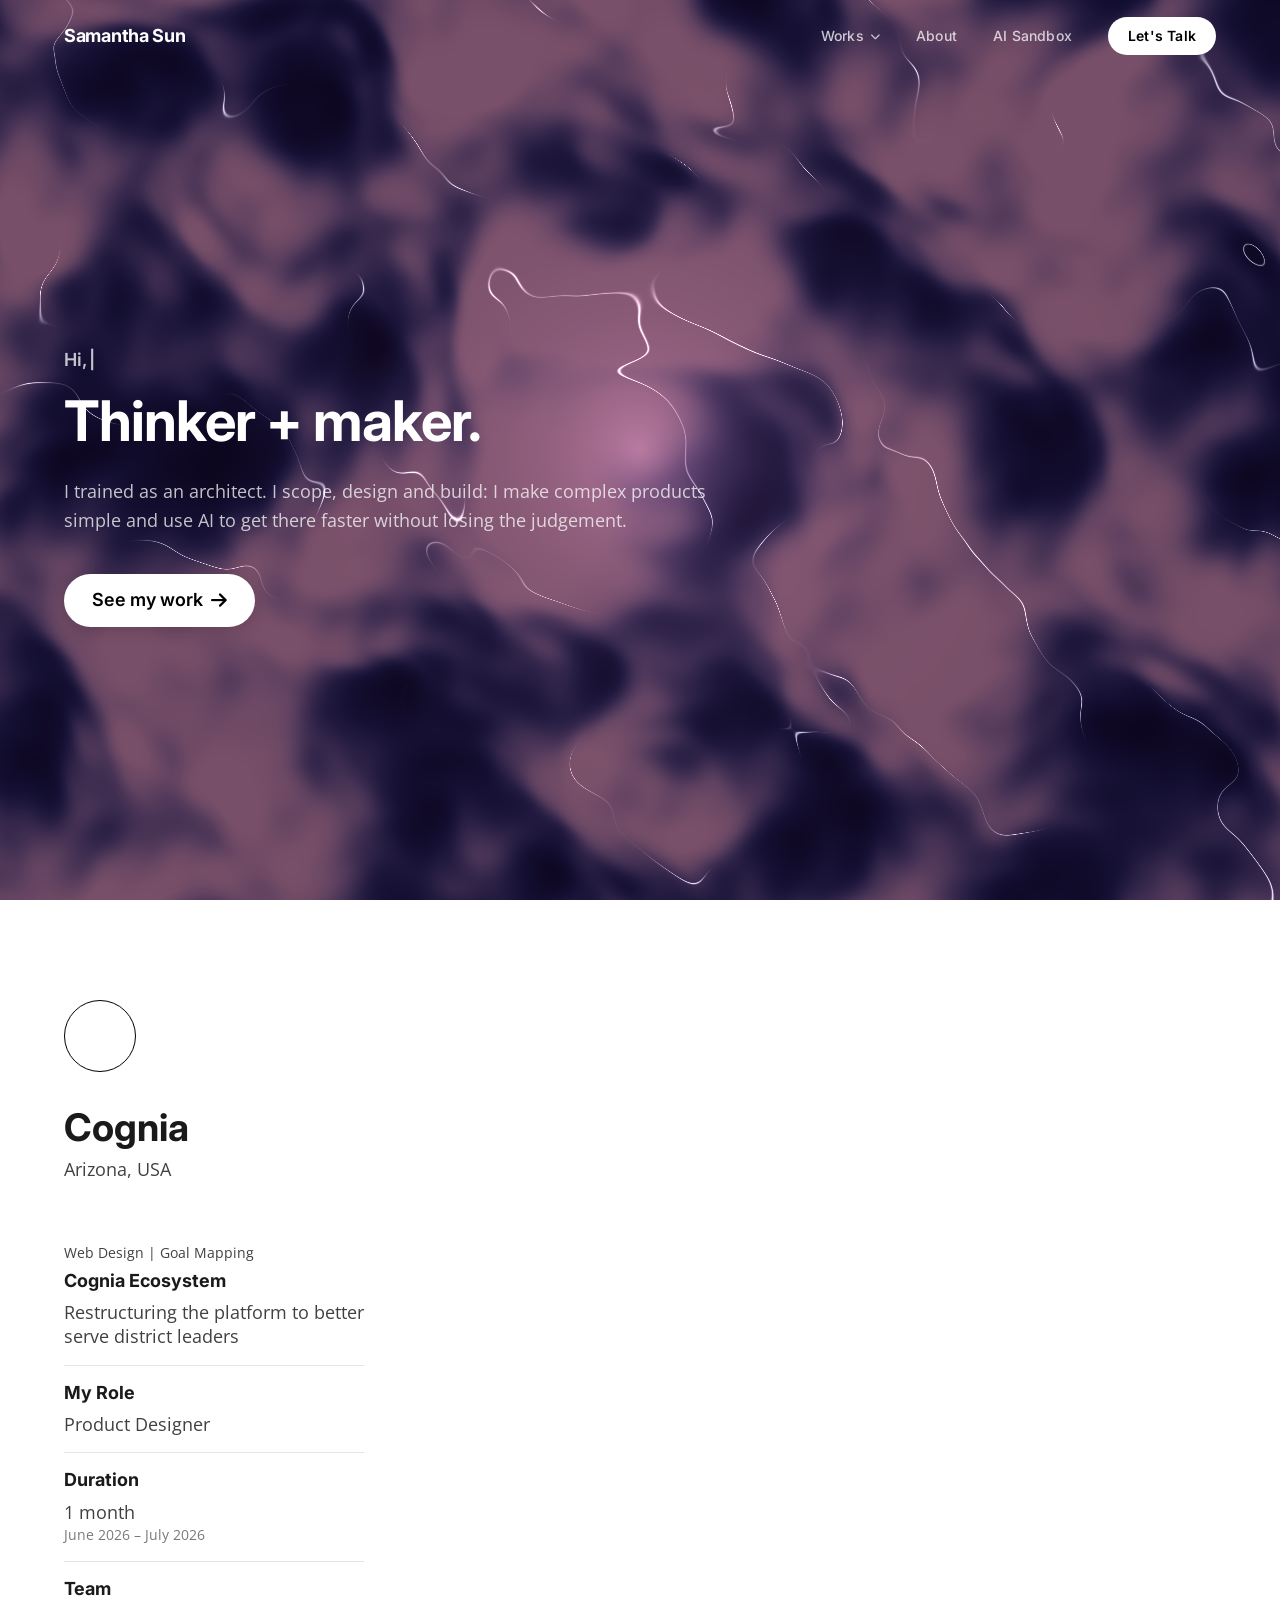
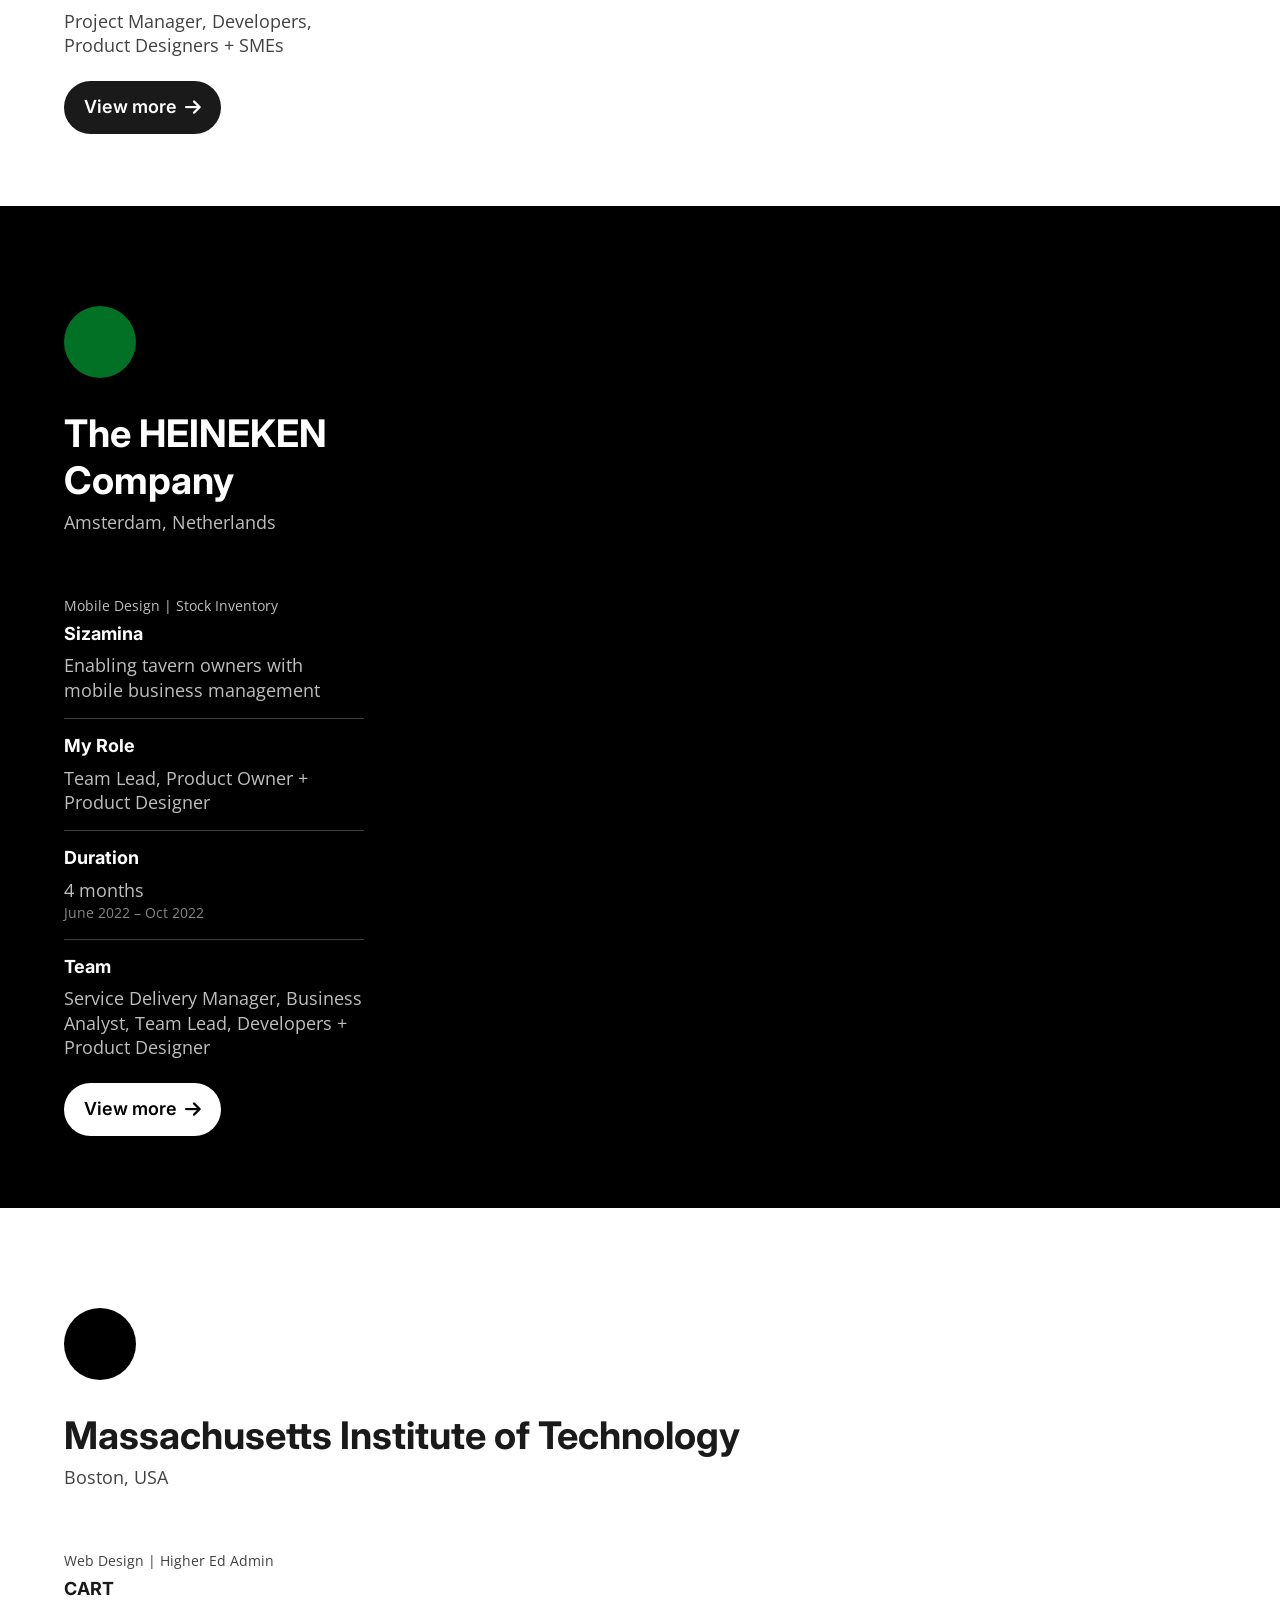
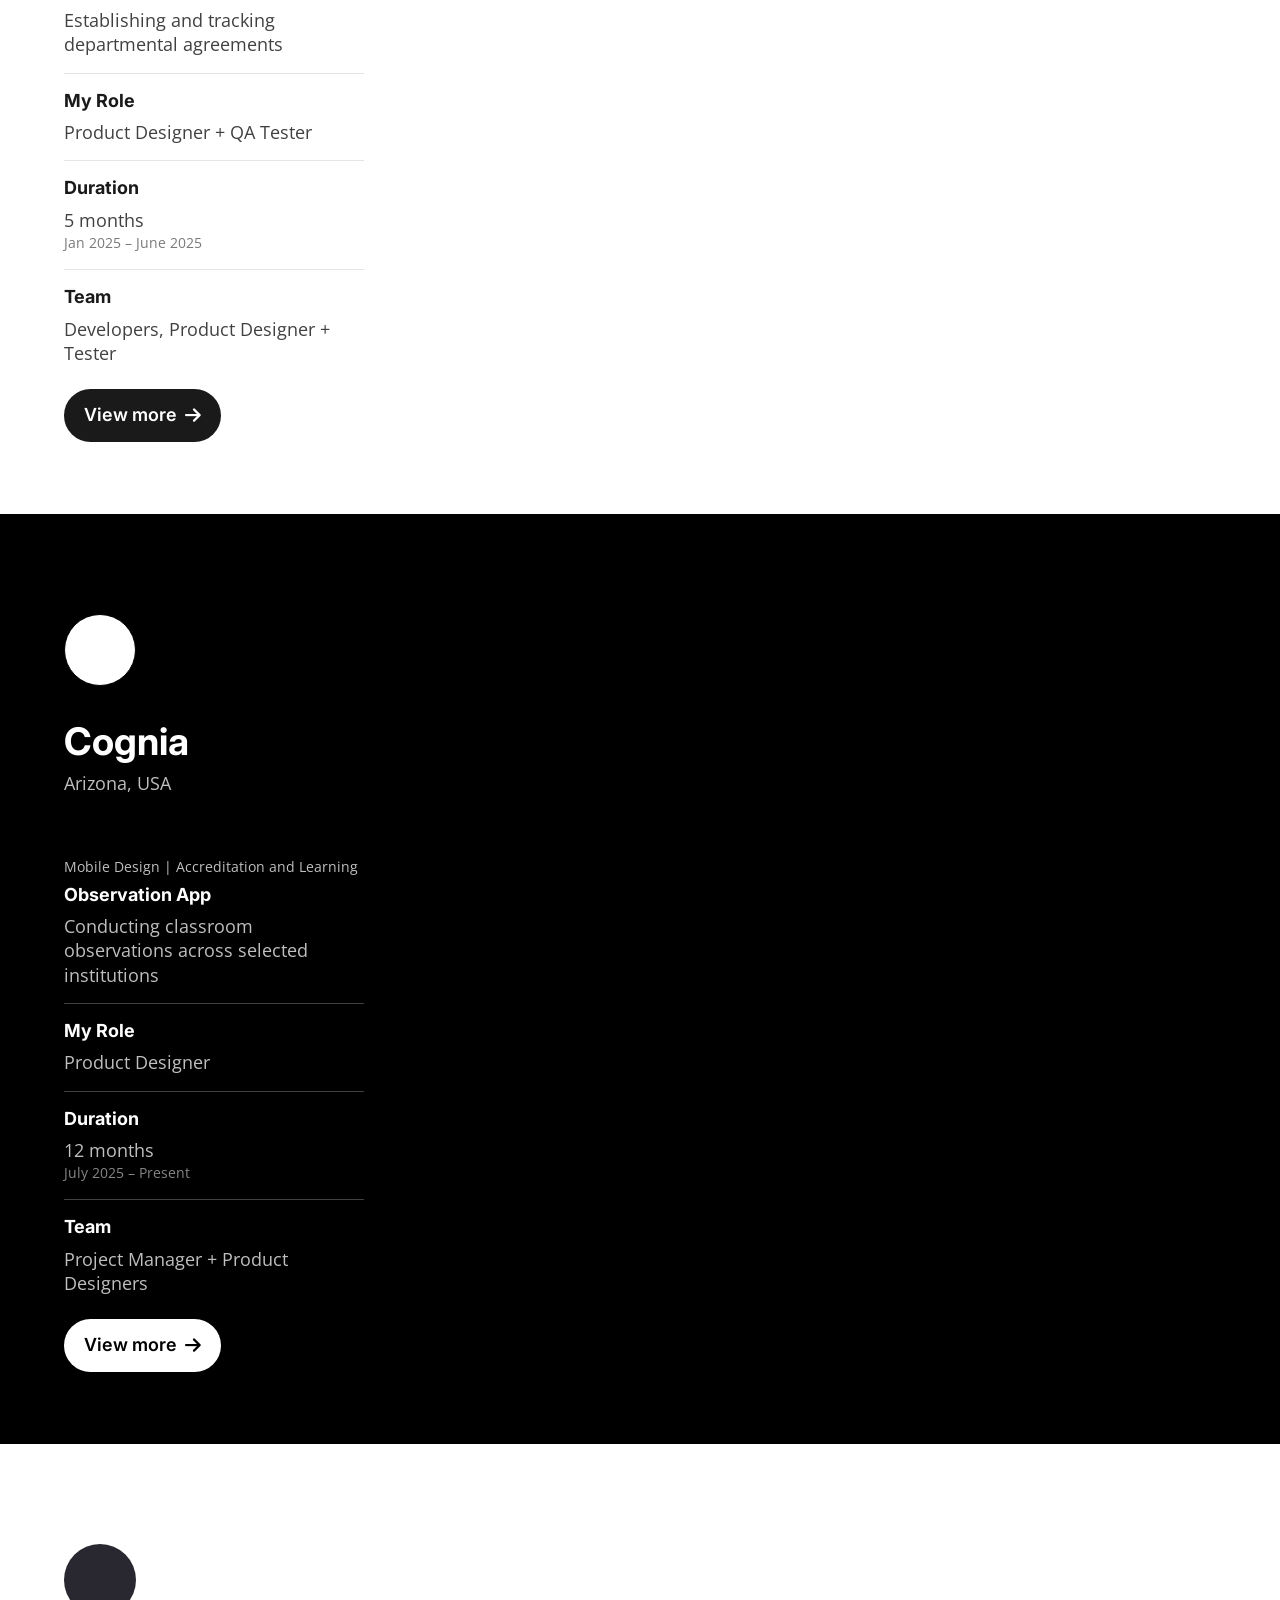
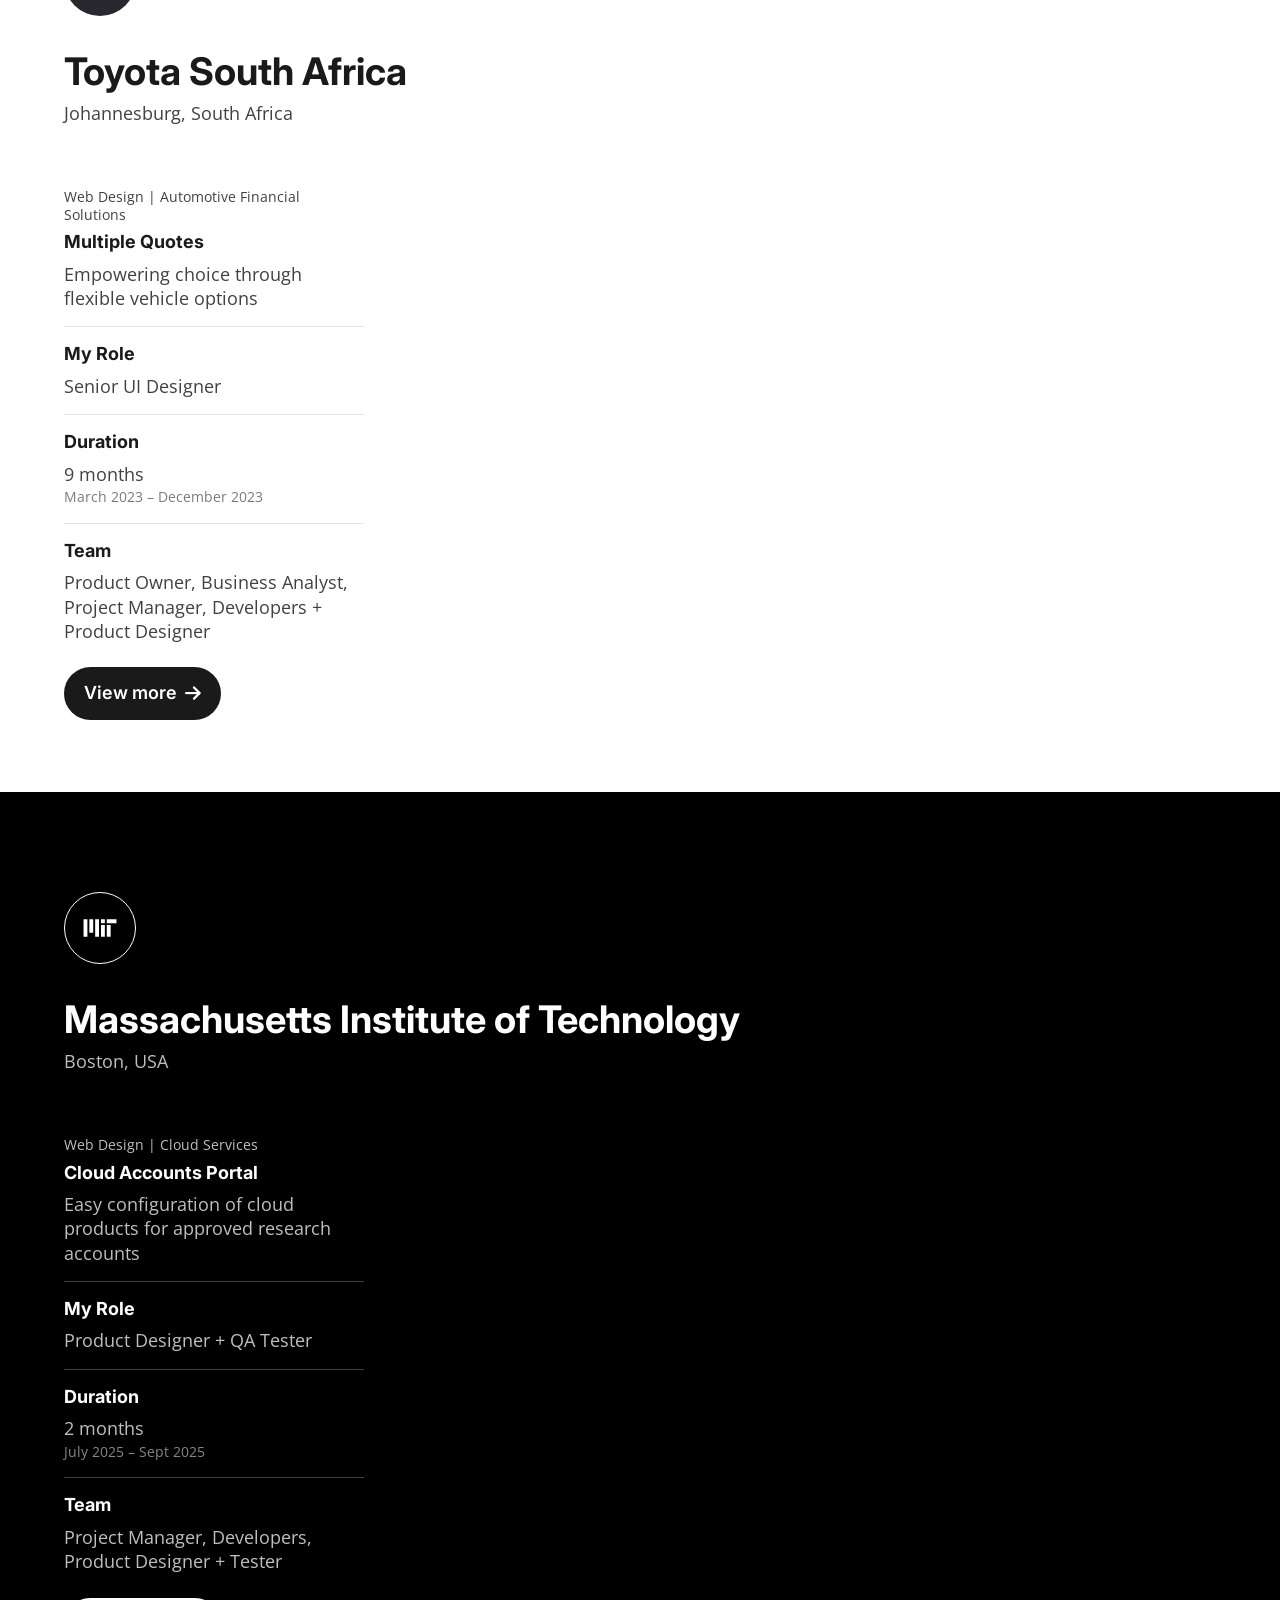
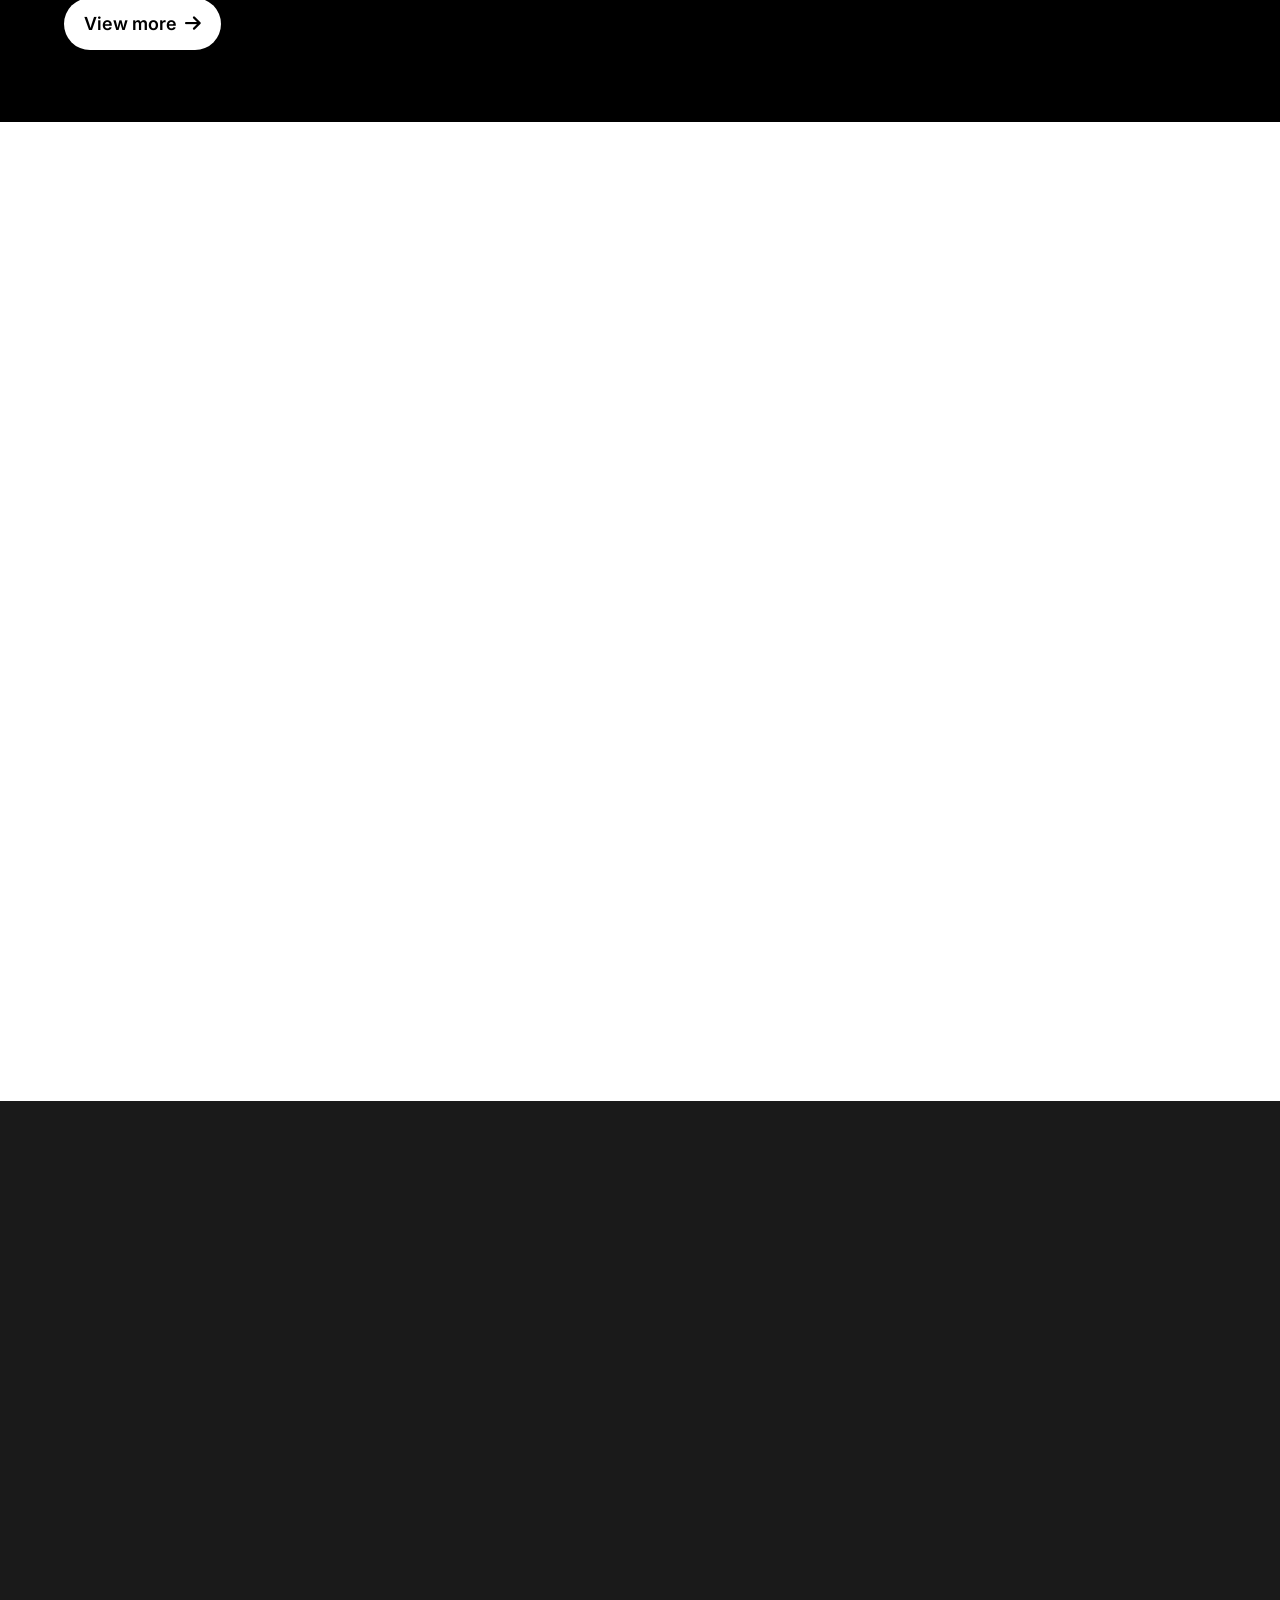
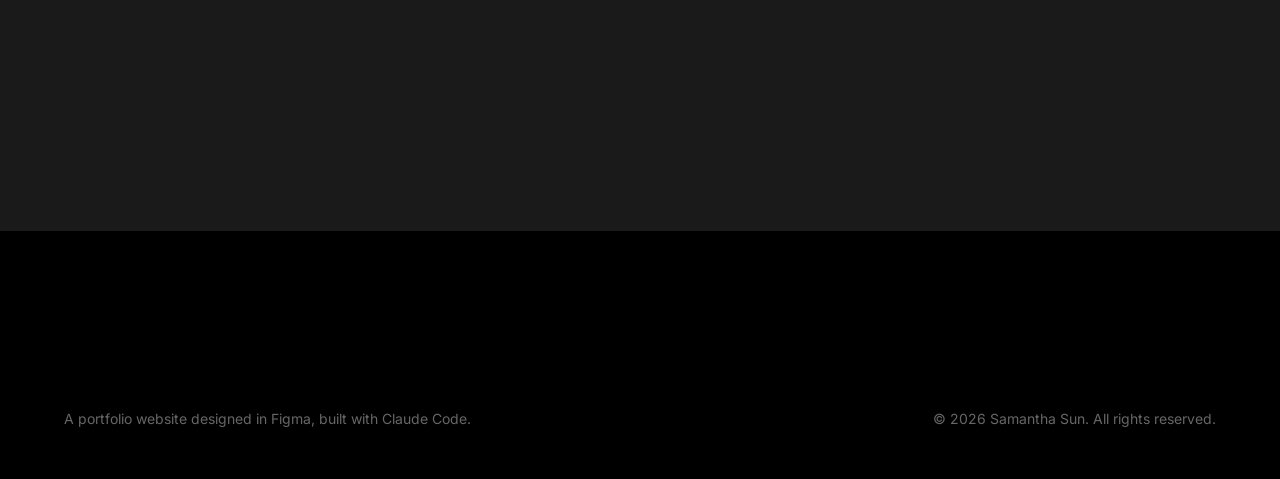
==== commit 4e9f848c: "Update hero heading and subtext Co-Authored-By: Claude Opus 5.5 <noreply@anthropic.com> Claude-Sessi" ====
--- a/index.html
+++ b/index.html
@@ -98,9 +98,9 @@
       <div class="container">
         <div class="hero-content">
           <p class="hero-typewriter"><span id="typewriter-text"></span><span class="typewriter-cursor">|</span></p>
-          <h1 class="hero-heading">A thinker + maker</h1>
+          <h1 class="hero-heading">Thinker + maker.</h1>
           <p class="hero-subtext">
-            Who uses UX, critical design thinking and AI driven workflows to find what matters, ask better questions and create value for people and businesses
+            I trained as an architect. I scope, design and build: I make complex products simple and use AI to get there faster without losing the judgement.
           </p>
           <div class="hero-cta">
             <a href="#works" class="btn btn-primary">
